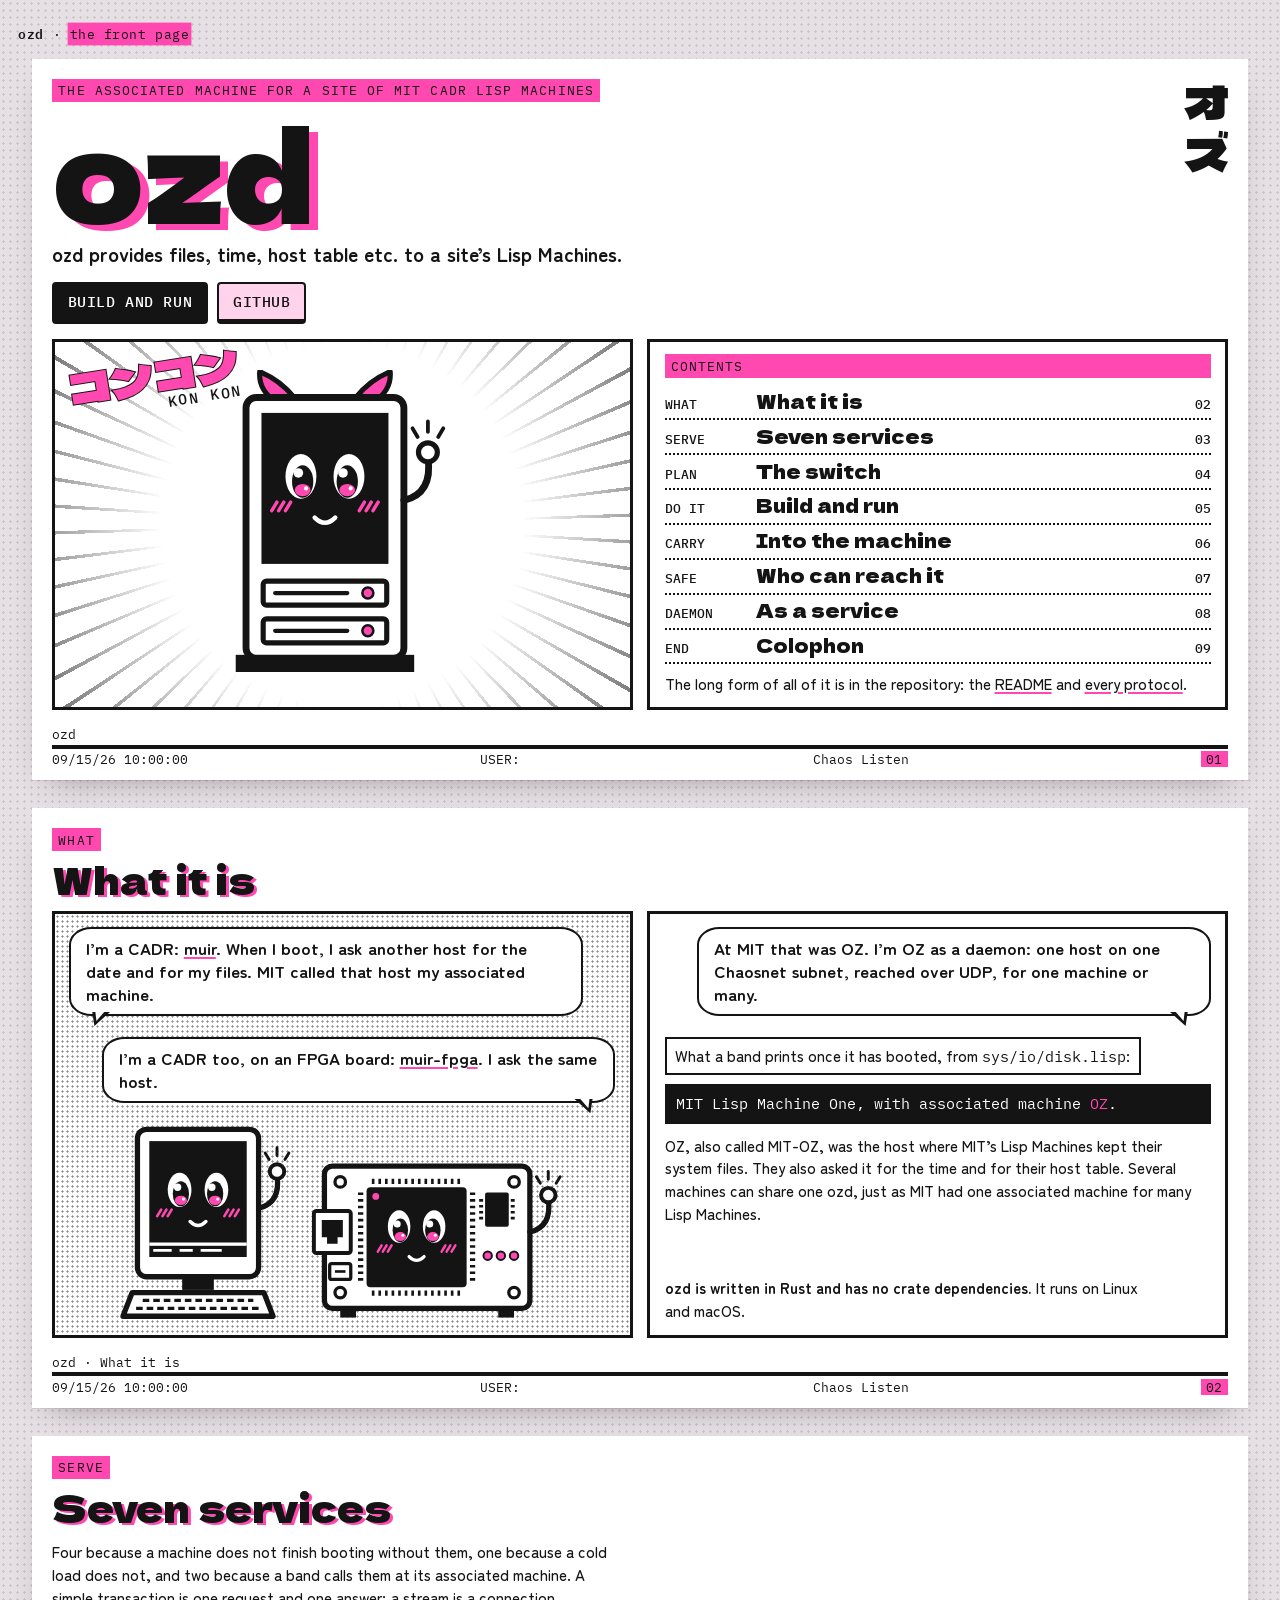
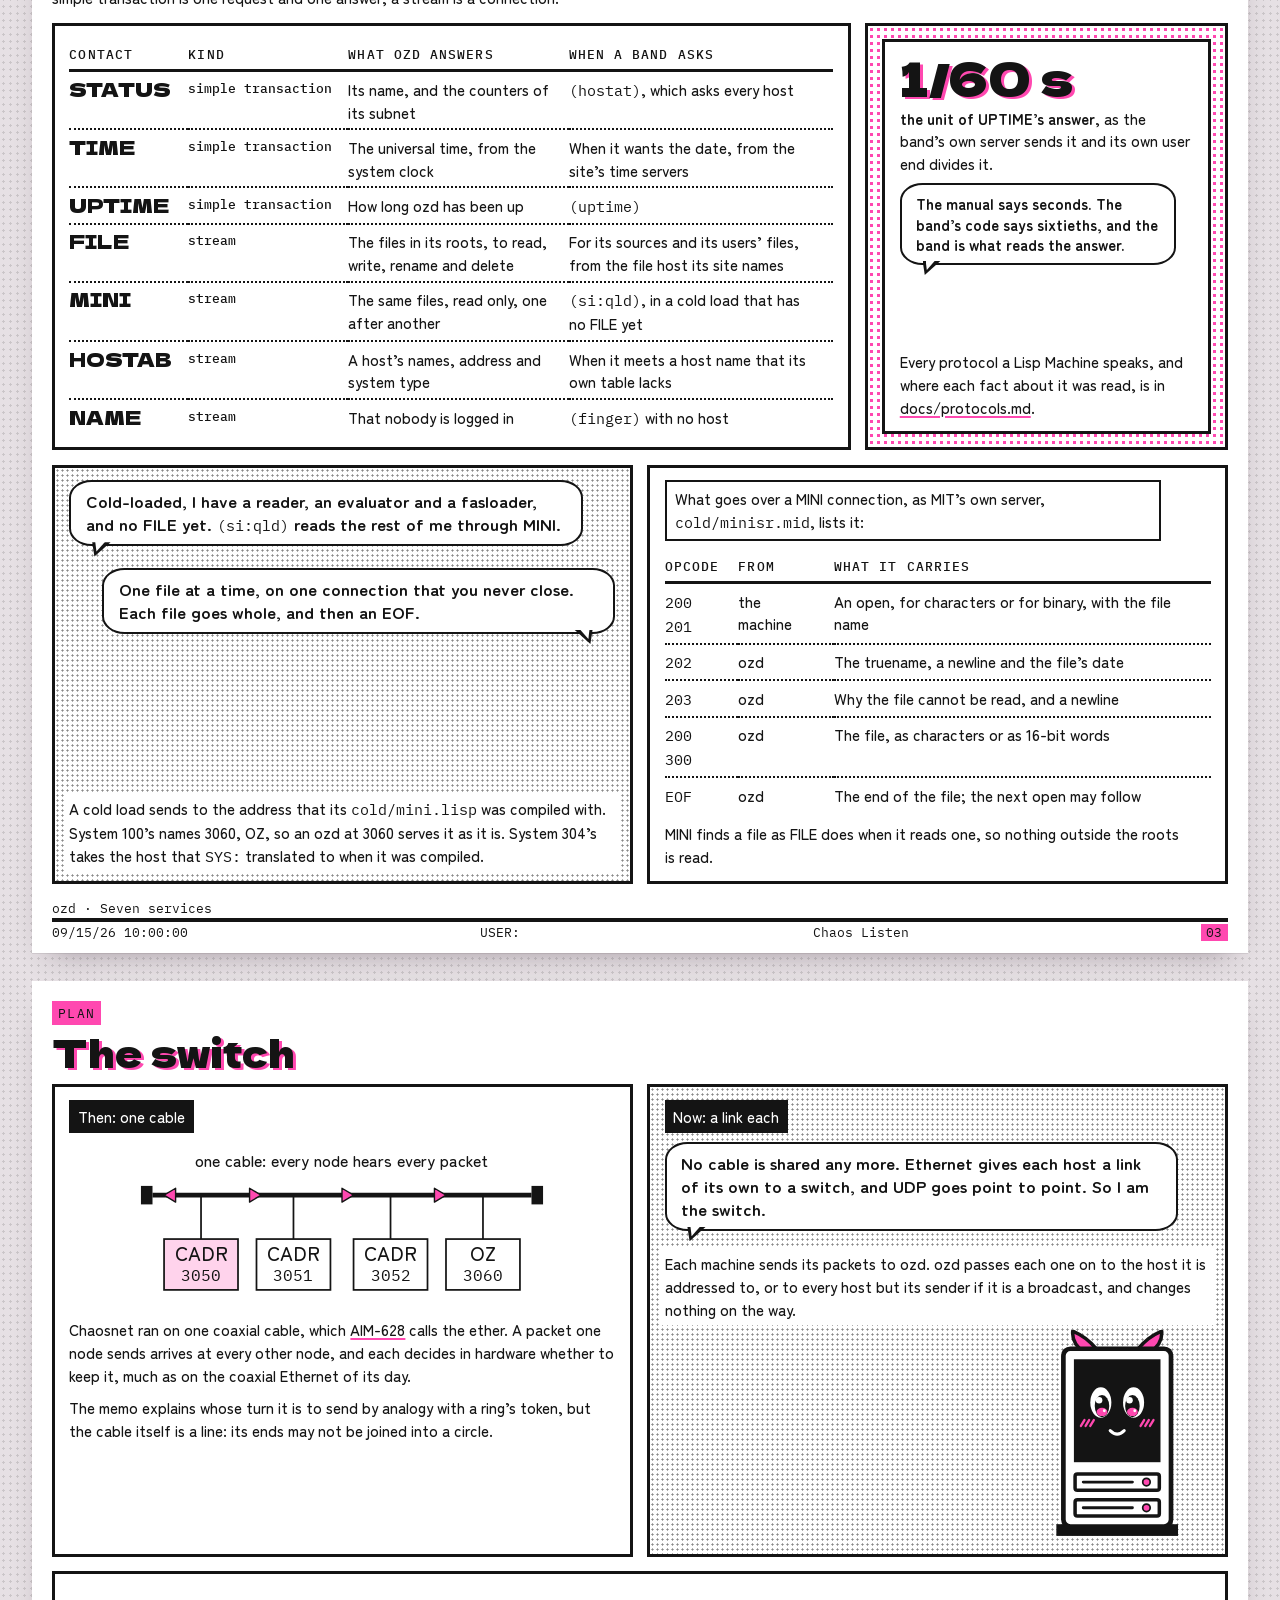
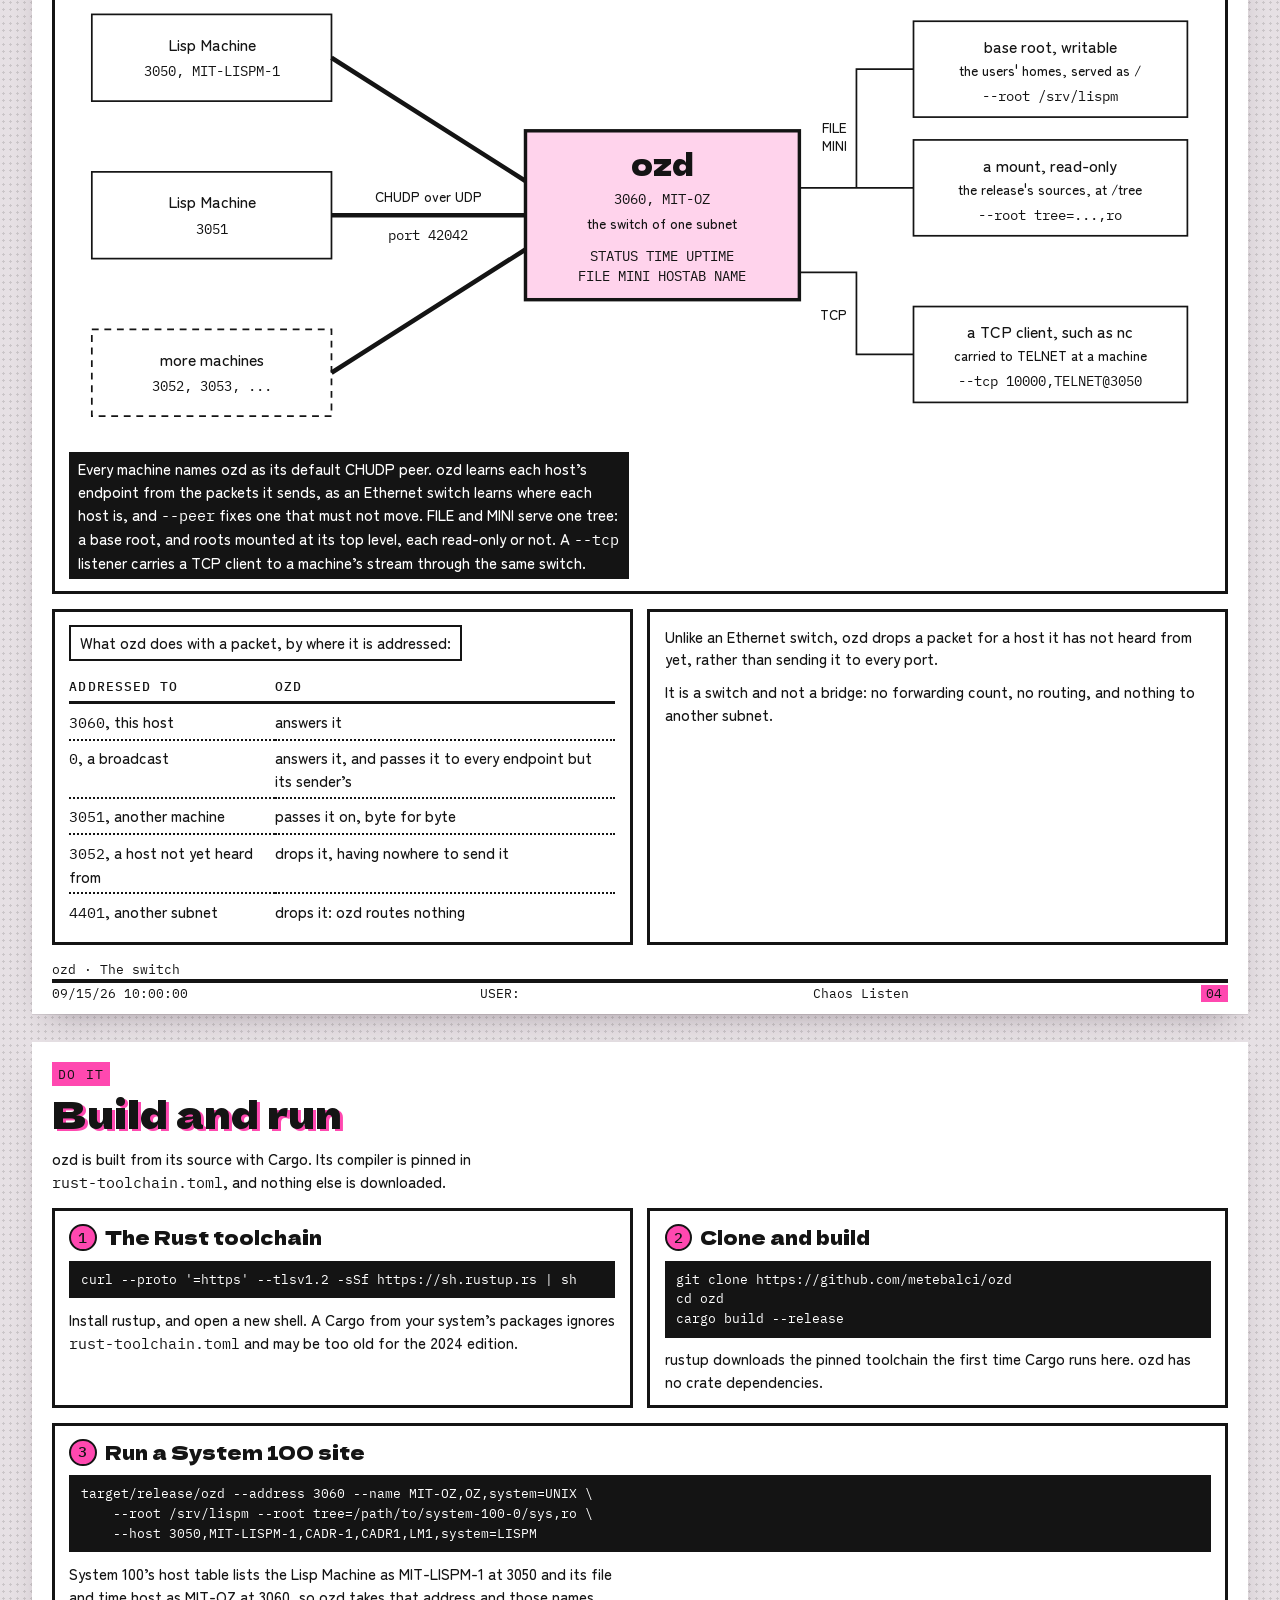
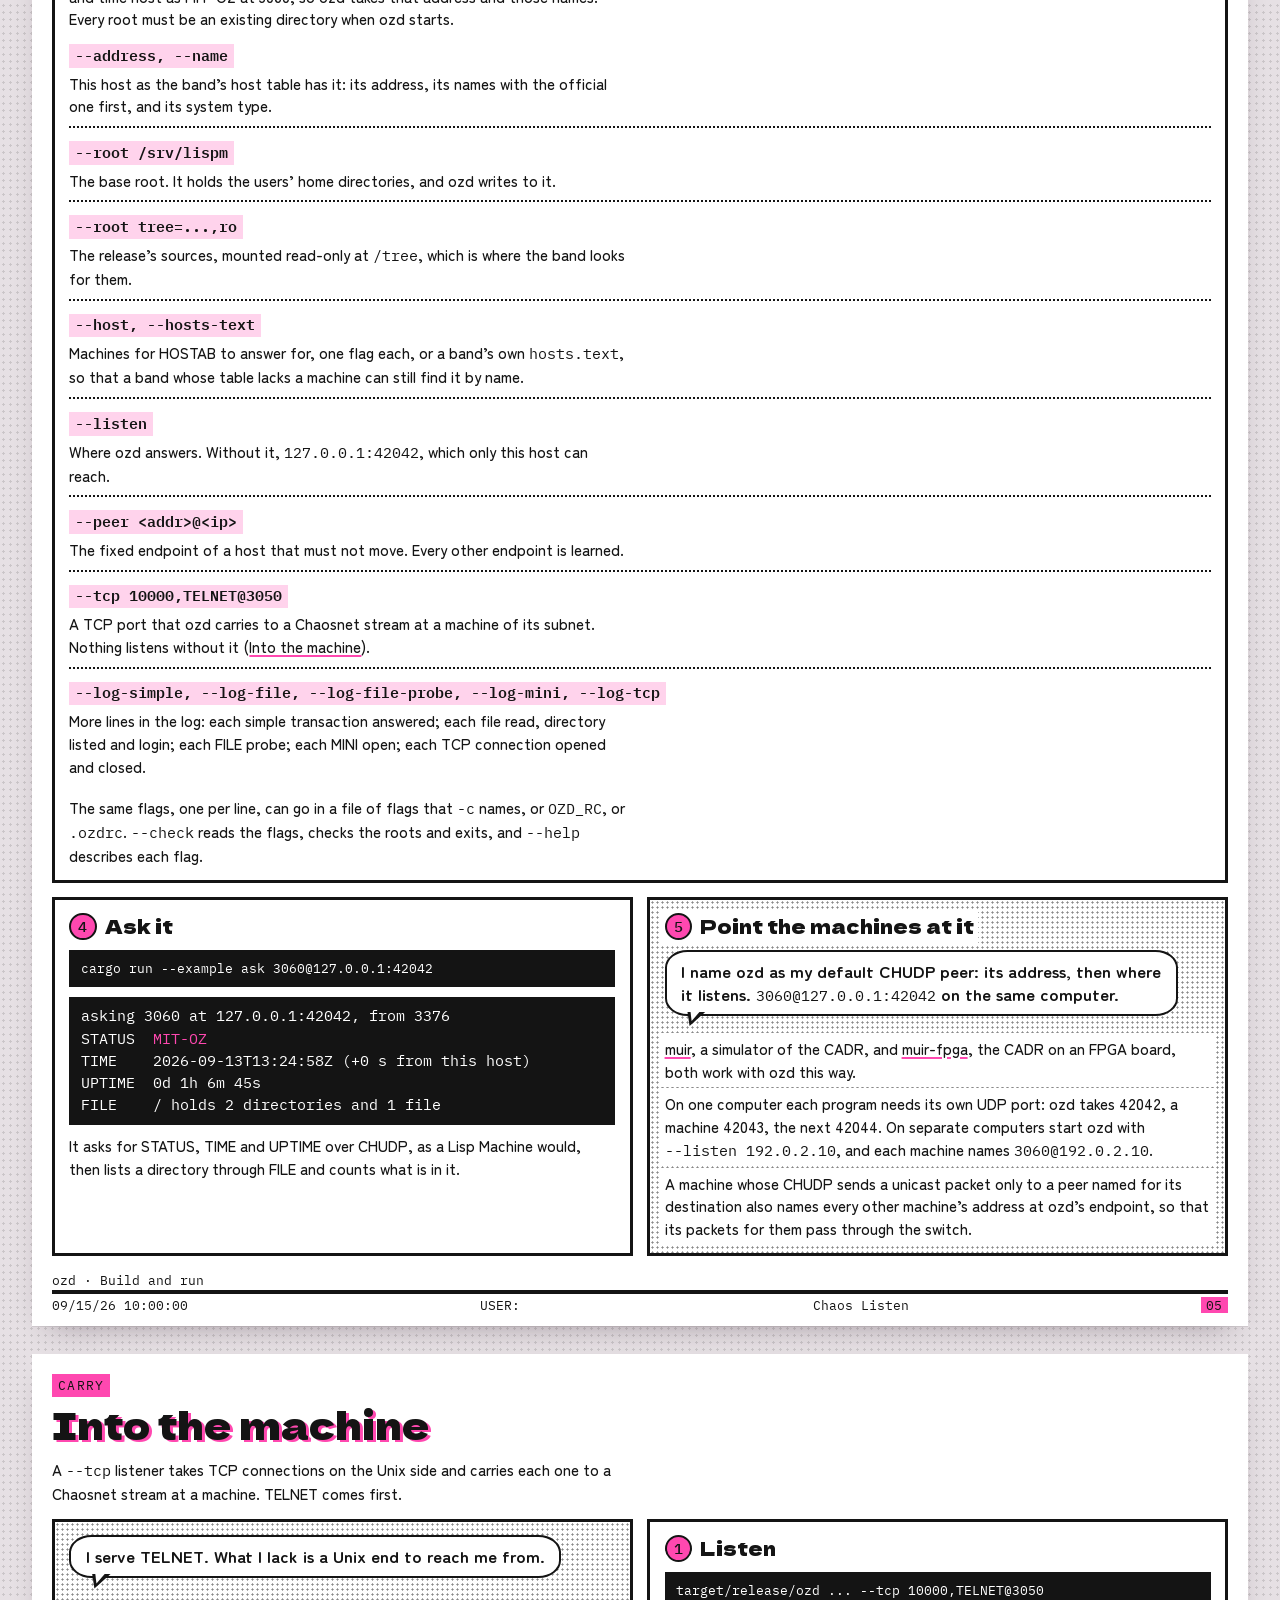
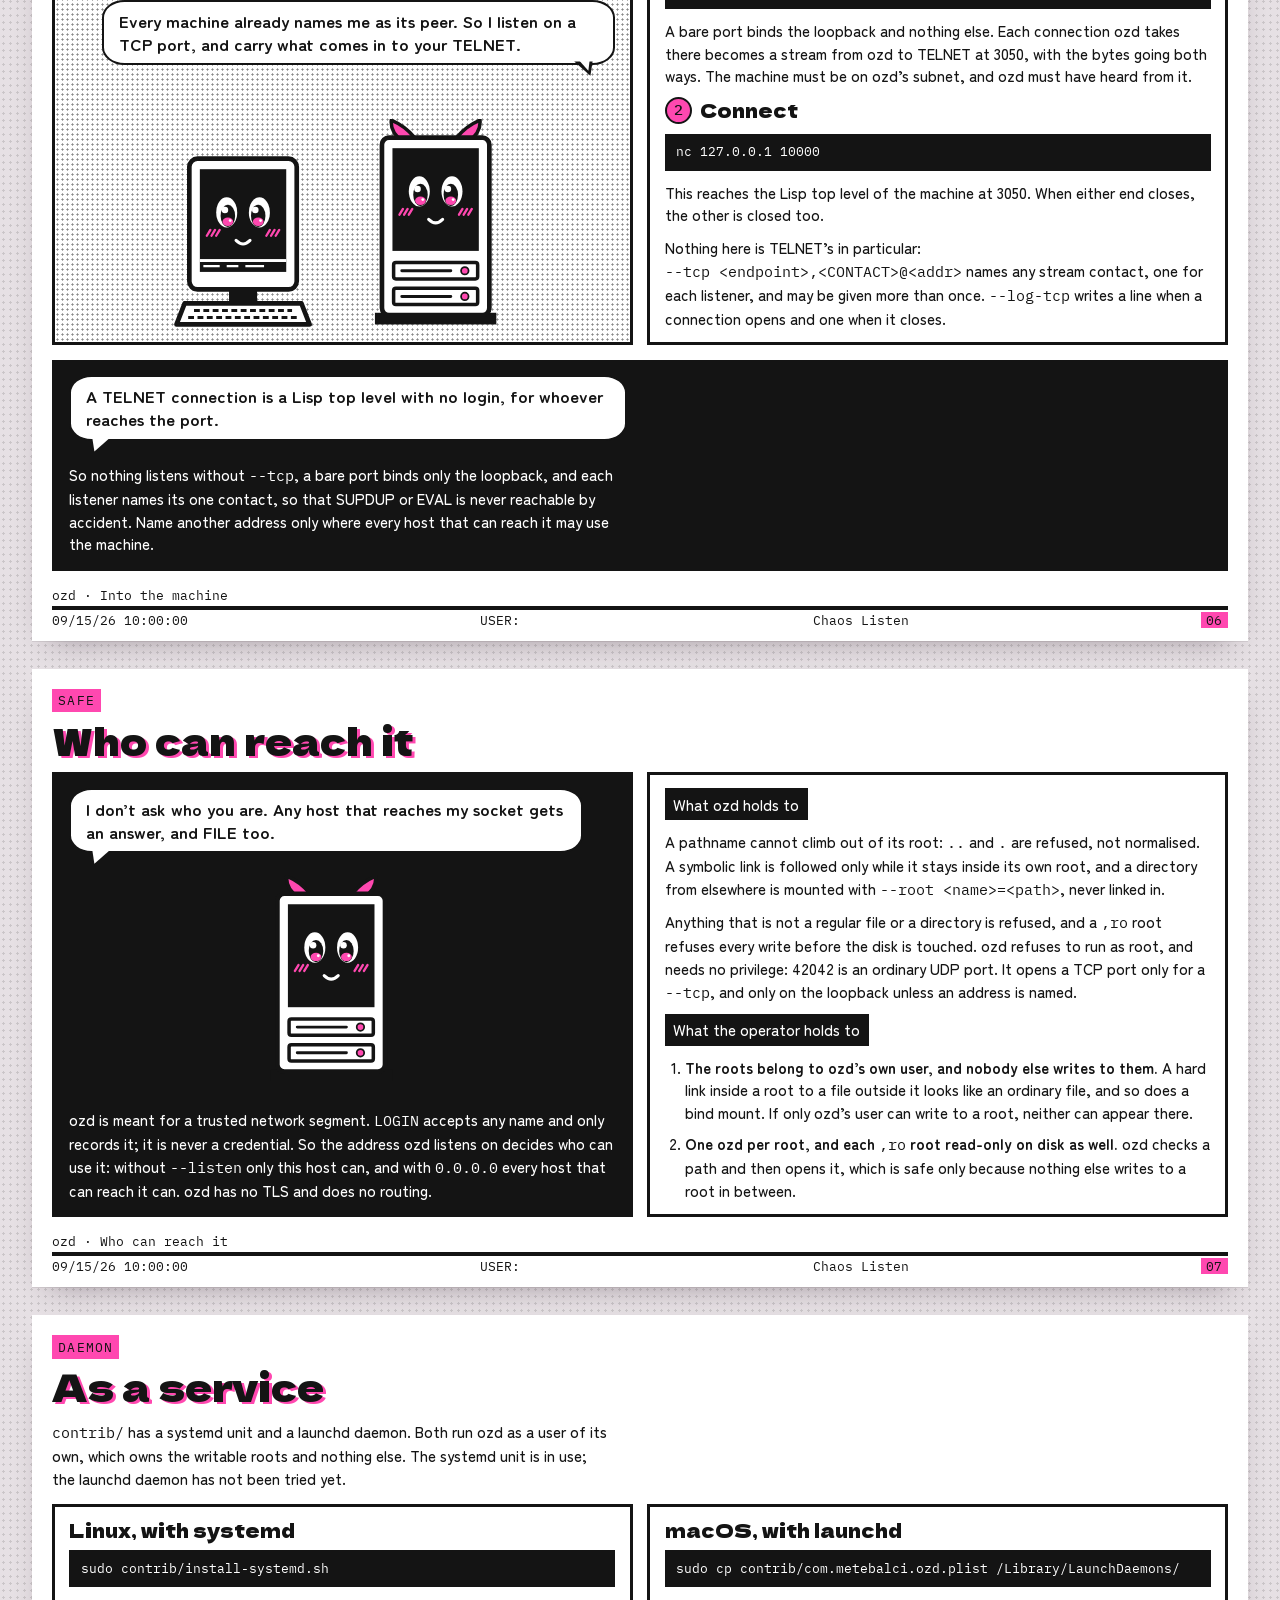
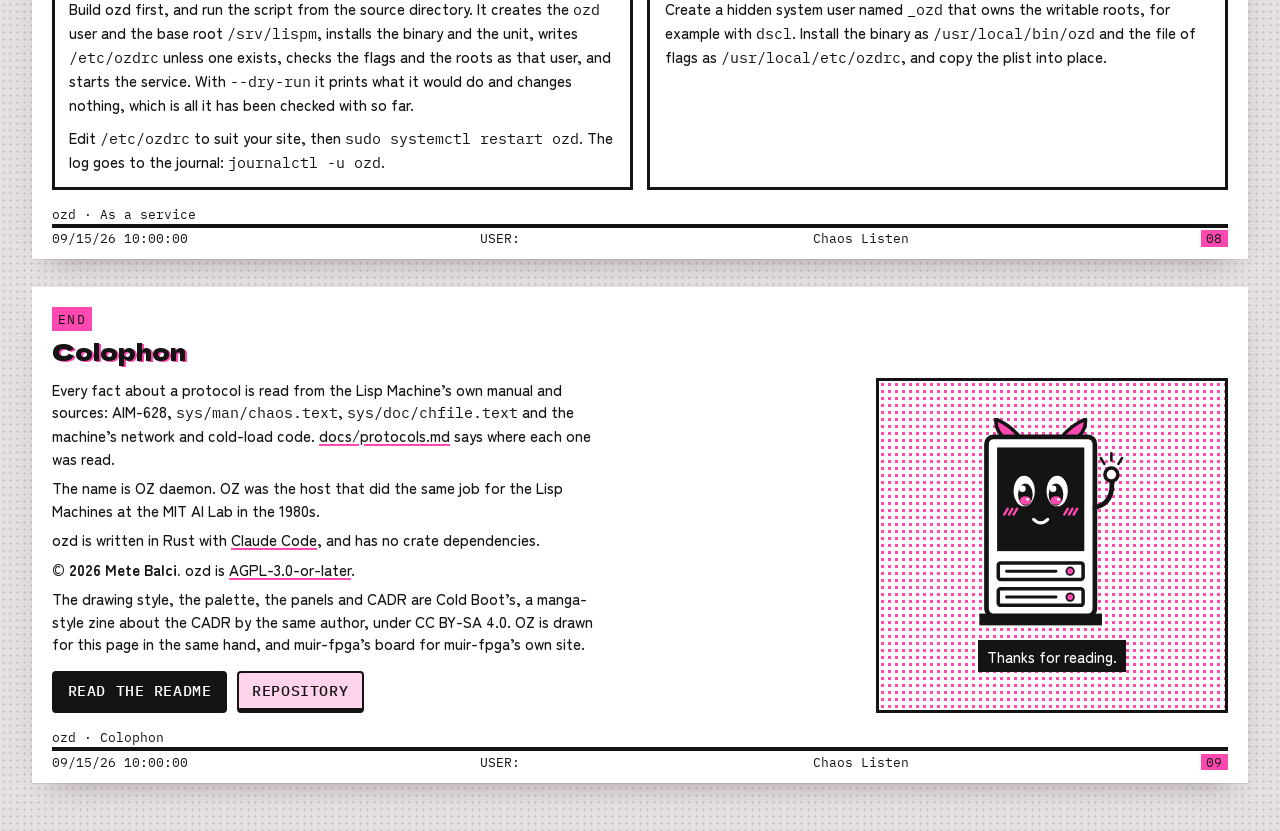
==== pages/index.html @ 04069c21 "The top line marks the front page as the page being shown The line above the masthead reads "ozd · t" ====
<!doctype html>
<html lang="en">
<head>
<meta charset="utf-8">
<meta name="viewport" content="width=device-width, initial-scale=1">
<title>ozd &mdash; the associated machine for a site of MIT CADR Lisp Machines</title>
<meta name="description" content="ozd is the host a site's Lisp Machines ask for their files, the time and their host table. It serves STATUS, TIME, UPTIME, FILE, MINI, HOSTAB and NAME over CHUDP, passes packets between the machines of its subnet, and carries a TCP connection to a machine's TELNET. Written in Rust, with no dependencies.">
<link rel="stylesheet" href="style.css">
</head>
<body>

<!-- The characters, drawn once and placed with <use>. CADR's body, its face
     and its waving arm are Cold Boot's own parts. OZ is drawn for this page
     in the same hand: a cabinet with CADR's face, two drive bays with
     their lights, and a daemon's horns. -->
<svg width="0" height="0" style="position:absolute" aria-hidden="true">
  <defs>
    <g id="cadr-body">
      <rect x="48" y="112" width="24" height="14" fill="#141414"/>
      <rect x="14" y="4" width="92" height="112" rx="7" fill="#fff" stroke="#141414" stroke-width="4"/>
      <rect x="23" y="13" width="74" height="88" fill="#141414"/>
      <rect x="23" y="90" width="74" height="2.5" fill="#fff"/>
      <path d="M26 96h14M46 96h10M62 96h16" stroke="#fff" stroke-width="2"/>
      <polygon points="10,128 110,128 117,146 3,146" fill="#fff" stroke="#141414" stroke-width="4" stroke-linejoin="round"/>
      <path d="M18 134h84M13 140h94" stroke="#141414" stroke-width="2.5" stroke-dasharray="5 3"/>
    </g>

    <g id="face-happy">
      <ellipse cx="46" cy="50" rx="9" ry="13" fill="#fff"/>
      <ellipse cx="74" cy="50" rx="9" ry="13" fill="#fff"/>
      <ellipse cx="47" cy="53" rx="6.2" ry="9.5" fill="#141414"/>
      <ellipse cx="73" cy="53" rx="6.2" ry="9.5" fill="#141414"/>
      <ellipse cx="47" cy="58" rx="4.6" ry="3.6" fill="#ff48b0"/>
      <ellipse cx="73" cy="58" rx="4.6" ry="3.6" fill="#ff48b0"/>
      <circle cx="44.5" cy="48" r="2.8" fill="#fff"/>
      <circle cx="70.5" cy="48" r="2.8" fill="#fff"/>
      <circle cx="49" cy="57" r="1.2" fill="#fff"/>
      <circle cx="75" cy="57" r="1.2" fill="#fff"/>
      <path d="M54 74q6 6 12 0" fill="none" stroke="#fff" stroke-width="2.6" stroke-linecap="round"/>
      <path d="M29 70l3-5M33 70l3-5M37 70l3-5M80 70l3-5M84 70l3-5M88 70l3-5" stroke="#ff48b0" stroke-width="2" stroke-linecap="round"/>
    </g>

    <g id="arm-wave">
      <path d="M106 64q17-4 14-25" fill="none" stroke="#141414" stroke-width="4" stroke-linecap="round"/>
      <circle cx="120" cy="36" r="5.5" fill="#fff" stroke="#141414" stroke-width="3"/>
      <path d="M111 22l3 5M120 18v6M129 22l-3 5" stroke="#141414" stroke-width="2.2" stroke-linecap="round"/>
    </g>

    <!-- OZ stands 12 units lower than CADR, to leave room for its horns, so
         the shared parts are placed with the same offset. -->
    <g id="oz">
      <path d="M32 19Q21 12 22 1Q34 6 42 16Z" fill="#ff48b0" stroke="#141414" stroke-width="3" stroke-linejoin="round"/>
      <path d="M88 19Q99 12 98 1Q86 6 78 16Z" fill="#ff48b0" stroke="#141414" stroke-width="3" stroke-linejoin="round"/>
      <rect x="8" y="166" width="104" height="10" fill="#141414"/>
      <rect x="14" y="16" width="92" height="152" rx="6" fill="#fff" stroke="#141414" stroke-width="4"/>
      <rect x="23" y="25" width="74" height="88" fill="#141414"/>
      <rect x="24" y="123" width="72" height="14" rx="2" fill="#fff" stroke="#141414" stroke-width="3"/>
      <rect x="24" y="145" width="72" height="14" rx="2" fill="#fff" stroke="#141414" stroke-width="3"/>
      <path d="M31 130h42M31 152h42" stroke="#141414" stroke-width="2.5" stroke-linecap="round"/>
      <circle cx="85" cy="130" r="3.2" fill="#ff48b0" stroke="#141414" stroke-width="1.5"/>
      <circle cx="85" cy="152" r="3.2" fill="#ff48b0" stroke="#141414" stroke-width="1.5"/>
      <use href="#face-happy" y="12"/>
    </g>
    <g id="oz-wave"><use href="#oz"/><use href="#arm-wave" y="12"/></g>

    <!-- muir-fpga: the CADR on an FPGA board, drawn in the same hand for
         muir-fpga's own site. The chip wears CADR's face; the DDR3 beside it, the
         Ethernet jack and the microSD slot are the parts muir-fpga's README
         names on its Arty Z7-20, and the mounting holes and the lights are any
         development board's. -->
    <g id="fpga-board">
      <rect x="20" y="116" width="12" height="9" fill="#141414"/>
      <rect x="140" y="116" width="12" height="9" fill="#141414"/>
      <rect x="8" y="10" width="156" height="108" rx="6" fill="#fff" stroke="#141414" stroke-width="4"/>
      <circle cx="20" cy="22" r="4" fill="#fff" stroke="#141414" stroke-width="2.5"/>
      <circle cx="152" cy="22" r="4" fill="#fff" stroke="#141414" stroke-width="2.5"/>
      <circle cx="20" cy="106" r="4" fill="#fff" stroke="#141414" stroke-width="2.5"/>
      <circle cx="152" cy="106" r="4" fill="#fff" stroke="#141414" stroke-width="2.5"/>
      <path d="M44 21.5h68M44 106.5h68M35.5 30v68M120.5 30v68" stroke="#141414" stroke-width="4" stroke-dasharray="2 3"/>
      <rect x="40" y="26" width="76" height="76" rx="3" fill="#141414"/>
      <circle cx="47" cy="33" r="2.6" fill="#ff48b0"/>
      <use href="#face-happy" transform="translate(21 8.4) scale(0.95)"/>
      <rect x="130" y="30" width="18" height="26" rx="1.5" fill="#141414"/>
      <path d="M127 35v16M151 35v16" stroke="#141414" stroke-width="3" stroke-dasharray="2 2.5"/>
      <rect x="0" y="44" width="28" height="32" rx="2" fill="#fff" stroke="#141414" stroke-width="3"/>
      <path d="M6 51h16v13h-4v5h-8v-5h-4z" fill="#141414"/>
      <rect x="12" y="84" width="16" height="12" rx="1.5" fill="#fff" stroke="#141414" stroke-width="2.5"/>
      <path d="M16 90h8" stroke="#141414" stroke-width="2"/>
      <circle cx="132" cy="78" r="3.2" fill="#ff48b0" stroke="#141414" stroke-width="1.5"/>
      <circle cx="142" cy="78" r="3.2" fill="#ff48b0" stroke="#141414" stroke-width="1.5"/>
      <circle cx="152" cy="78" r="3.2" fill="#ff48b0" stroke="#141414" stroke-width="1.5"/>
    </g>
    <g id="fpga-wave"><use href="#fpga-board"/><use href="#arm-wave" x="58" y="-4"/></g>
  </defs>
</svg>

<p class="desk-note"><b>ozd</b> &middot; <span aria-current="page">the front page</span></p>

<div class="page">

  <section aria-label="ozd">
    <div class="masthead">
      <div class="masthead-text">
        <span class="eyebrow">The associated machine for a site of MIT CADR Lisp Machines</span>
        <h1 class="title t-xl">ozd</h1>
        <p class="lede">ozd provides files, time, host table etc. to a site&rsquo;s Lisp Machines.</p>
        <div class="actions">
          <a class="key" href="#run">Build and run</a>
          <a class="key lm" href="https://github.com/metebalci/ozd">GitHub</a>
        </div>
      </div>
      <span class="vertical" lang="ja" aria-hidden="true">オズ</span>
    </div>

    <div class="panels two">
      <div class="panel focus center" style="min-height: 19rem;">
        <div class="sfx" style="position:absolute; top:0.8rem; left:0.8rem; z-index:2;" aria-hidden="true">コンコン<small>KON KON</small></div>
        <svg class="chara" viewBox="0 0 140 180" style="width:44%;" role="img" aria-label="OZ, a cabinet with horns, waving at whoever knocked">
          <use href="#oz-wave"/>
        </svg>
      </div>

      <nav class="panel contents" aria-label="Contents">
        <span class="eyebrow">Contents</span>
        <ol class="toc">
          <li><a href="#what"><span class="tag">WHAT</span><span class="nm">What it is</span><span class="no">02</span></a></li>
          <li><a href="#services"><span class="tag">SERVE</span><span class="nm">Seven services</span><span class="no">03</span></a></li>
          <li><a href="#switch"><span class="tag">PLAN</span><span class="nm">The switch</span><span class="no">04</span></a></li>
          <li><a href="#run"><span class="tag">DO IT</span><span class="nm">Build and run</span><span class="no">05</span></a></li>
          <li><a href="#tcp"><span class="tag">CARRY</span><span class="nm">Into the machine</span><span class="no">06</span></a></li>
          <li><a href="#security"><span class="tag">SAFE</span><span class="nm">Who can reach it</span><span class="no">07</span></a></li>
          <li><a href="#service"><span class="tag">DAEMON</span><span class="nm">As a service</span><span class="no">08</span></a></li>
          <li><a href="#colophon"><span class="tag">END</span><span class="nm">Colophon</span><span class="no">09</span></a></li>
        </ol>
        <p class="small push">The long form of all of it is in the repository: the <a href="https://github.com/metebalci/ozd#readme">README</a> and <a href="https://github.com/metebalci/ozd/blob/main/docs/protocols.md">every protocol</a>.</p>
      </nav>
    </div>

    <footer class="wholine">
      <div class="label">ozd</div>
      <div class="bar"><span>09/15/26 10:00:00</span><span>USER:</span><span>Chaos Listen</span><span>01</span></div>
    </footer>
  </section>

  <!-- ------------------------------------------------------ what it is -->
  <section id="what" aria-label="What it is">
    <div class="panel bare">
      <span class="eyebrow">What</span>
      <h2 class="title t-l">What it is</h2>
    </div>

    <div class="panels two">
      <div class="panel tone">
        <p class="say">I&rsquo;m a CADR: <a href="https://github.com/metebalci/muir">muir</a>. When I boot, I ask another host for the date and for my files. MIT called that host my associated machine.</p>
        <p class="say r">I&rsquo;m a CADR too, on an FPGA board: <a href="https://github.com/metebalci/muir-fpga">muir-fpga</a>. I ask the same host.</p>
        <svg class="chara" viewBox="0 0 340 150" style="width:82%; align-self:center; margin-top:auto;" role="img" aria-label="CADR, and muir-fpga's board, both waving">
          <use href="#cadr-body"/><use href="#face-happy"/><use href="#arm-wave"/>
          <use href="#fpga-wave" x="148" y="22"/>
        </svg>
      </div>

      <div class="panel">
        <p class="say r">At MIT that was OZ. I&rsquo;m OZ as a daemon: one host on one Chaosnet subnet, reached over UDP, for one machine or many.</p>
        <p class="cap light">What a band prints once it has booted, from <code>sys/io/disk.lisp</code>:</p>
<pre class="term">MIT Lisp Machine One, with associated machine <b>OZ</b>.</pre>
        <p class="small">OZ, also called MIT-OZ, was the host where MIT&rsquo;s Lisp Machines kept their system files. They also asked it for the time and for their host table. Several machines can share one ozd, just as MIT had one associated machine for many Lisp Machines.</p>
        <p class="small push"><b>ozd is written in Rust and has no crate dependencies.</b> It runs on Linux and macOS.</p>
      </div>
    </div>

    <footer class="wholine">
      <div class="label">ozd &middot; What it is</div>
      <div class="bar"><span>09/15/26 10:00:00</span><span>USER:</span><span>Chaos Listen</span><span>02</span></div>
    </footer>
  </section>

  <!-- ------------------------------------------------- seven services -->
  <section id="services" aria-label="Seven services">
    <div class="panel bare">
      <span class="eyebrow">Serve</span>
      <h2 class="title t-l">Seven services</h2>
      <p class="small" style="margin-top:0.4rem;">Four because a machine does not finish booting without them, one because a cold load does not, and two because a band calls them at its associated machine. A simple transaction is one request and one answer; a stream is a connection.</p>
    </div>

    <div class="panels two serve-split">
      <div class="panel">
        <div class="tablewrap">
          <table>
            <thead>
              <tr><th scope="col">Contact</th><th scope="col">Kind</th><th scope="col">What ozd answers</th><th scope="col">When a band asks</th></tr>
            </thead>
            <tbody>
              <tr><td class="contact">STATUS</td><td class="kind">simple transaction</td><td>Its name, and the counters of its subnet</td><td><code>(hostat)</code>, which asks every host</td></tr>
              <tr><td class="contact">TIME</td><td class="kind">simple transaction</td><td>The universal time, from the system clock</td><td>When it wants the date, from the site&rsquo;s time servers</td></tr>
              <tr><td class="contact">UPTIME</td><td class="kind">simple transaction</td><td>How long ozd has been up</td><td><code>(uptime)</code></td></tr>
              <tr><td class="contact">FILE</td><td class="kind">stream</td><td>The files in its roots, to read, write, rename and delete</td><td>For its sources and its users&rsquo; files, from the file host its site names</td></tr>
              <tr><td class="contact">MINI</td><td class="kind">stream</td><td>The same files, read only, one after another</td><td><code>(si:qld)</code>, in a cold load that has no FILE yet</td></tr>
              <tr><td class="contact">HOSTAB</td><td class="kind">stream</td><td>A host&rsquo;s names, address and system type</td><td>When it meets a host name that its own table lacks</td></tr>
              <tr><td class="contact">NAME</td><td class="kind">stream</td><td>That nobody is logged in</td><td><code>(finger)</code> with no host</td></tr>
            </tbody>
          </table>
        </div>
      </div>

      <div class="panel tone-pink">
        <div class="panel" style="gap:0.5rem; flex:1;">
          <p class="big-number">1/60&nbsp;s</p>
          <p class="small"><b>the unit of UPTIME&rsquo;s answer</b>, as the band&rsquo;s own server sends it and its own user end divides it.</p>
          <p class="say quiet">The manual says seconds. The band&rsquo;s code says sixtieths, and the band is what reads the answer.</p>
          <p class="small push">Every protocol a Lisp Machine speaks, and where each fact about it was read, is in <a href="https://github.com/metebalci/ozd/blob/main/docs/protocols.md">docs/protocols.md</a>.</p>
        </div>
      </div>
    </div>

    <div class="panels two">
      <div class="panel tone">
        <p class="say">Cold-loaded, I have a reader, an evaluator and a fasloader, and no FILE yet. <code>(si:qld)</code> reads the rest of me through MINI.</p>
        <p class="say r">One file at a time, on one connection that you never close. Each file goes whole, and then an EOF.</p>
        <p class="small push">A cold load sends to the address that its <code>cold/mini.lisp</code> was compiled with. System 100&rsquo;s names 3060, OZ, so an ozd at 3060 serves it as it is. System 304&rsquo;s takes the host that <code>SYS:</code> translated to when it was compiled.</p>
      </div>

      <div class="panel">
        <p class="cap light">What goes over a MINI connection, as MIT&rsquo;s own server, <code>cold/minisr.mid</code>, lists it:</p>
        <div class="tablewrap">
          <table style="min-width:18rem;">
            <thead>
              <tr><th scope="col">Opcode</th><th scope="col">From</th><th scope="col">What it carries</th></tr>
            </thead>
            <tbody>
              <tr><td><code>200</code> <code>201</code></td><td>the machine</td><td>An open, for characters or for binary, with the file name</td></tr>
              <tr><td><code>202</code></td><td>ozd</td><td>The truename, a newline and the file&rsquo;s date</td></tr>
              <tr><td><code>203</code></td><td>ozd</td><td>Why the file cannot be read, and a newline</td></tr>
              <tr><td><code>200</code> <code>300</code></td><td>ozd</td><td>The file, as characters or as 16-bit words</td></tr>
              <tr><td><code>EOF</code></td><td>ozd</td><td>The end of the file; the next open may follow</td></tr>
            </tbody>
          </table>
        </div>
        <p class="small push">MINI finds a file as FILE does when it reads one, so nothing outside the roots is read.</p>
      </div>
    </div>

    <footer class="wholine">
      <div class="label">ozd &middot; Seven services</div>
      <div class="bar"><span>09/15/26 10:00:00</span><span>USER:</span><span>Chaos Listen</span><span>03</span></div>
    </footer>
  </section>

  <!-- ---------------------------------------------------------- the switch -->
  <section id="switch" aria-label="The switch">
    <div class="panel bare">
      <span class="eyebrow">Plan</span>
      <h2 class="title t-l">The switch</h2>
    </div>

    <div class="panels two">
      <div class="panel">
        <p class="cap">Then: one cable</p>
        <svg class="sketch" viewBox="0 0 360 144" role="img" aria-label="One coaxial cable, terminated at both ends, with four nodes tapped onto it: CADRs at 3050, 3051 and 3052, and OZ at 3060. A packet sent by 3050 travels both ways along the cable, past every other node.">
          <text class="d-s" x="180" y="22" text-anchor="middle">one cable: every node hears every packet</text>
          <rect x="6" y="38" width="10" height="16" fill="currentColor"/>
          <rect x="344" y="38" width="10" height="16" fill="currentColor"/>
          <path class="d-wire" d="M16,46 L344,46"/>
          <path class="d-line" d="M58,46 V84 M138,46 V84 M222,46 V84 M302,46 V84"/>
          <rect class="d-lit" x="26" y="84" width="64" height="44"/>
          <text class="d-t" x="58" y="103" text-anchor="middle">CADR</text>
          <text class="d-n" x="58" y="120" text-anchor="middle">3050</text>
          <rect class="d-box" x="106" y="84" width="64" height="44"/>
          <text class="d-t" x="138" y="103" text-anchor="middle">CADR</text>
          <text class="d-n" x="138" y="120" text-anchor="middle">3051</text>
          <rect class="d-box" x="190" y="84" width="64" height="44"/>
          <text class="d-t" x="222" y="103" text-anchor="middle">CADR</text>
          <text class="d-n" x="222" y="120" text-anchor="middle">3052</text>
          <rect class="d-box" x="270" y="84" width="64" height="44"/>
          <text class="d-t" x="302" y="103" text-anchor="middle">OZ</text>
          <text class="d-n" x="302" y="120" text-anchor="middle">3060</text>
          <path d="M36,40 L26,46 L36,52 Z M100,40 L110,46 L100,52 Z M180,40 L190,46 L180,52 Z M260,40 L270,46 L260,52 Z" fill="#ff48b0" stroke="currentColor" stroke-width="1.2" stroke-linejoin="round"/>
        </svg>
        <p class="small">Chaosnet ran on one coaxial cable, which <a href="https://chaosnet.net/amber.html">AIM-628</a> calls the ether. A packet one node sends arrives at every other node, and each decides in hardware whether to keep it, much as on the coaxial Ethernet of its day.</p>
        <p class="small">The memo explains whose turn it is to send by analogy with a ring&rsquo;s token, but the cable itself is a line: its ends may not be joined into a circle.</p>
      </div>

      <div class="panel tone">
        <p class="cap">Now: a link each</p>
        <p class="say">No cable is shared any more. Ethernet gives each host a link of its own to a switch, and UDP goes point to point. So I am the switch.</p>
        <p class="small">Each machine sends its packets to ozd. ozd passes each one on to the host it is addressed to, or to every host but its sender if it is a broadcast, and changes nothing on the way.</p>
        <svg class="chara" viewBox="0 0 140 180" style="width:30%; align-self:flex-end; margin-top:auto;" role="img" aria-label="OZ">
          <use href="#oz"/>
        </svg>
      </div>
    </div>

    <figure class="panel">
      <div class="scroll">
        <svg viewBox="0 0 1000 396" role="img" aria-label="Three Lisp Machines, at 3050, 3051 and more, each connect over CHUDP on UDP port 42042 to ozd at 3060, the switch of one subnet, which serves STATUS, TIME, UPTIME, FILE, MINI, HOSTAB and NAME. FILE and MINI serve two roots: a writable base root, the users' homes, served as /, and a read-only mount of the release's sources at /tree. A TCP client, such as nc, reaches a --tcp listener and is carried to TELNET at a machine.">
          <rect class="d-box" x="20" y="24" width="210" height="76"/>
          <text class="d-t" x="125" y="56" text-anchor="middle">Lisp Machine</text>
          <text class="d-n" x="125" y="78" text-anchor="middle">3050, MIT-LISPM-1</text>
          <rect class="d-box" x="20" y="162" width="210" height="76"/>
          <text class="d-t" x="125" y="194" text-anchor="middle">Lisp Machine</text>
          <text class="d-n" x="125" y="216" text-anchor="middle">3051</text>
          <rect class="d-dash" x="20" y="300" width="210" height="76"/>
          <text class="d-t" x="125" y="332" text-anchor="middle">more machines</text>
          <text class="d-n" x="125" y="354" text-anchor="middle">3052, 3053, ...</text>

          <path class="d-wire" d="M230,62 L400,170 M230,200 L400,200 M230,338 L400,230"/>
          <text class="d-s" x="315" y="188" text-anchor="middle">CHUDP over UDP</text>
          <text class="d-n" x="315" y="222" text-anchor="middle">port 42042</text>

          <rect class="d-switch" x="400" y="126" width="240" height="148"/>
          <text class="d-big" x="520" y="166" text-anchor="middle">ozd</text>
          <text class="d-n" x="520" y="190" text-anchor="middle">3060, MIT-OZ</text>
          <text class="d-s" x="520" y="212" text-anchor="middle">the switch of one subnet</text>
          <text class="d-n" x="520" y="240" text-anchor="middle">STATUS TIME UPTIME</text>
          <text class="d-n" x="520" y="258" text-anchor="middle">FILE MINI HOSTAB NAME</text>

          <path class="d-line" d="M640,176 L690,176 L690,72 L740,72 M690,176 L740,176"/>
          <text class="d-s" x="682" y="128" text-anchor="end">FILE</text>
          <text class="d-s" x="682" y="144" text-anchor="end">MINI</text>
          <rect class="d-box" x="740" y="30" width="240" height="84"/>
          <text class="d-t" x="860" y="58" text-anchor="middle">base root, writable</text>
          <text class="d-s" x="860" y="78" text-anchor="middle">the users' homes, served as /</text>
          <text class="d-n" x="860" y="100" text-anchor="middle">--root /srv/lispm</text>
          <rect class="d-box" x="740" y="134" width="240" height="84"/>
          <text class="d-t" x="860" y="162" text-anchor="middle">a mount, read-only</text>
          <text class="d-s" x="860" y="182" text-anchor="middle">the release's sources, at /tree</text>
          <text class="d-n" x="860" y="204" text-anchor="middle">--root tree=...,ro</text>

          <path class="d-line" d="M640,250 L690,250 L690,322 L740,322"/>
          <text class="d-s" x="682" y="292" text-anchor="end">TCP</text>
          <rect class="d-box" x="740" y="280" width="240" height="84"/>
          <text class="d-t" x="860" y="308" text-anchor="middle">a TCP client, such as nc</text>
          <text class="d-s" x="860" y="328" text-anchor="middle">carried to TELNET at a machine</text>
          <text class="d-n" x="860" y="350" text-anchor="middle">--tcp 10000,TELNET@3050</text>

        </svg>
      </div>
      <figcaption class="cap long">Every machine names ozd as its default CHUDP peer. ozd learns each host&rsquo;s endpoint from the packets it sends, as an Ethernet switch learns where each host is, and <code>--peer</code> fixes one that must not move. FILE and MINI serve one tree: a base root, and roots mounted at its top level, each read-only or not. A <code>--tcp</code> listener carries a TCP client to a machine&rsquo;s stream through the same switch.</figcaption>
    </figure>

    <div class="panels two">
      <div class="panel">
        <p class="cap light">What ozd does with a packet, by where it is addressed:</p>
        <div class="tablewrap">
          <table style="min-width:24rem;">
            <thead>
              <tr><th scope="col">Addressed to</th><th scope="col">ozd</th></tr>
            </thead>
            <tbody>
              <tr><td><code>3060</code>, this host</td><td>answers it</td></tr>
              <tr><td><code>0</code>, a broadcast</td><td>answers it, and passes it to every endpoint but its sender&rsquo;s</td></tr>
              <tr><td><code>3051</code>, another machine</td><td>passes it on, byte for byte</td></tr>
              <tr><td><code>3052</code>, a host not yet heard from</td><td>drops it, having nowhere to send it</td></tr>
              <tr><td><code>4401</code>, another subnet</td><td>drops it: ozd routes nothing</td></tr>
            </tbody>
          </table>
        </div>
      </div>

      <div class="panel">
        <p class="small">Unlike an Ethernet switch, ozd drops a packet for a host it has not heard from yet, rather than sending it to every port.</p>
        <p class="small">It is a switch and not a bridge: no forwarding count, no routing, and nothing to another subnet.</p>
      </div>
    </div>

    <footer class="wholine">
      <div class="label">ozd &middot; The switch</div>
      <div class="bar"><span>09/15/26 10:00:00</span><span>USER:</span><span>Chaos Listen</span><span>04</span></div>
    </footer>
  </section>

  <!-- ---------------------------------------------------- build and run -->
  <section id="run" aria-label="Build and run">
    <div class="panel bare">
      <span class="eyebrow">Do it</span>
      <h2 class="title t-l">Build and run</h2>
      <p class="small" style="margin-top:0.4rem;">ozd is built from its source with Cargo. Its compiler is pinned in <code>rust-toolchain.toml</code>, and nothing else is downloaded.</p>
    </div>

    <div class="panels two">
      <div class="panel">
        <div class="step-head"><span class="step-num">1</span><h3>The Rust toolchain</h3></div>
<pre class="term cmd">curl --proto '=https' --tlsv1.2 -sSf https://sh.rustup.rs | sh</pre>
        <p class="small">Install rustup, and open a new shell. A Cargo from your system&rsquo;s packages ignores <code>rust-toolchain.toml</code> and may be too old for the 2024 edition.</p>
      </div>

      <div class="panel">
        <div class="step-head"><span class="step-num">2</span><h3>Clone and build</h3></div>
<pre class="term cmd">git clone https://github.com/metebalci/ozd
cd ozd
cargo build --release</pre>
        <p class="small">rustup downloads the pinned toolchain the first time Cargo runs here. ozd has no crate dependencies.</p>
      </div>

      <div class="panel wide">
        <div class="step-head"><span class="step-num">3</span><h3>Run a System 100 site</h3></div>
<pre class="term cmd">target/release/ozd --address 3060 --name MIT-OZ,OZ,system=UNIX \
    --root /srv/lispm --root tree=/path/to/system-100-0/sys,ro \
    --host 3050,MIT-LISPM-1,CADR-1,CADR1,LM1,system=LISPM</pre>
        <p class="small">System 100&rsquo;s host table lists the Lisp Machine as MIT-LISPM-1 at 3050 and its file and time host as MIT-OZ at 3060, so ozd takes that address and those names. Every root must be an existing directory when ozd starts.</p>
        <dl class="flags">
          <div><dt>--address, --name</dt><dd>This host as the band&rsquo;s host table has it: its address, its names with the official one first, and its system type.</dd></div>
          <div><dt>--root /srv/lispm</dt><dd>The base root. It holds the users&rsquo; home directories, and ozd writes to it.</dd></div>
          <div><dt>--root tree=...,ro</dt><dd>The release&rsquo;s sources, mounted read-only at <code>/tree</code>, which is where the band looks for them.</dd></div>
          <div><dt>--host, --hosts-text</dt><dd>Machines for HOSTAB to answer for, one flag each, or a band&rsquo;s own <code>hosts.text</code>, so that a band whose table lacks a machine can still find it by name.</dd></div>
          <div><dt>--listen</dt><dd>Where ozd answers. Without it, <code>127.0.0.1:42042</code>, which only this host can reach.</dd></div>
          <div><dt>--peer &lt;addr&gt;@&lt;ip&gt;</dt><dd>The fixed endpoint of a host that must not move. Every other endpoint is learned.</dd></div>
          <div><dt>--tcp 10000,TELNET@3050</dt><dd>A TCP port that ozd carries to a Chaosnet stream at a machine of its subnet. Nothing listens without it (<a href="#tcp">Into the machine</a>).</dd></div>
          <div><dt>--log-simple, --log-file, --log-file-probe, --log-mini, --log-tcp</dt><dd>More lines in the log: each simple transaction answered; each file read, directory listed and login; each FILE probe; each MINI open; each TCP connection opened and closed.</dd></div>
        </dl>
        <p class="small">The same flags, one per line, can go in a file of flags that <code>-c</code> names, or <code>OZD_RC</code>, or <code>.ozdrc</code>. <code>--check</code> reads the flags, checks the roots and exits, and <code>--help</code> describes each flag.</p>
      </div>

      <div class="panel">
        <div class="step-head"><span class="step-num">4</span><h3>Ask it</h3></div>
<pre class="term cmd">cargo run --example ask 3060@127.0.0.1:42042</pre>
<pre class="term">asking 3060 at 127.0.0.1:42042, from 3376
STATUS  <b>MIT-OZ</b>
TIME    2026-09-13T13:24:58Z (+0 s from this host)
UPTIME  0d 1h 6m 45s
FILE    / holds 2 directories and 1 file</pre>
        <p class="small">It asks for STATUS, TIME and UPTIME over CHUDP, as a Lisp Machine would, then lists a directory through FILE and counts what is in it.</p>
      </div>

      <div class="panel tone">
        <div class="step-head"><span class="step-num">5</span><h3>Point the machines at it</h3></div>
        <p class="say">I name ozd as my default CHUDP peer: its address, then where it listens. <code>3060@127.0.0.1:42042</code> on the same computer.</p>
        <p class="small"><a href="https://github.com/metebalci/muir">muir</a>, a simulator of the CADR, and <a href="https://github.com/metebalci/muir-fpga">muir-fpga</a>, the CADR on an FPGA board, both work with ozd this way.</p>
        <p class="small">On one computer each program needs its own UDP port: ozd takes 42042, a machine 42043, the next 42044. On separate computers start ozd with <code>--listen 192.0.2.10</code>, and each machine names <code>3060@192.0.2.10</code>.</p>
        <p class="small push">A machine whose CHUDP sends a unicast packet only to a peer named for its destination also names every other machine&rsquo;s address at ozd&rsquo;s endpoint, so that its packets for them pass through the switch.</p>
      </div>
    </div>

    <footer class="wholine">
      <div class="label">ozd &middot; Build and run</div>
      <div class="bar"><span>09/15/26 10:00:00</span><span>USER:</span><span>Chaos Listen</span><span>05</span></div>
    </footer>
  </section>

  <!-- ------------------------------------------------- into the machine -->
  <section id="tcp" aria-label="Into the machine">
    <div class="panel bare">
      <span class="eyebrow">Carry</span>
      <h2 class="title t-l">Into the machine</h2>
      <p class="small" style="margin-top:0.4rem;">A <code>--tcp</code> listener takes TCP connections on the Unix side and carries each one to a Chaosnet stream at a machine. TELNET comes first.</p>
    </div>

    <div class="panels two">
      <div class="panel tone">
        <p class="say">I serve TELNET. What I lack is a Unix end to reach me from.</p>
        <p class="say r">Every machine already names me as its peer. So I listen on a TCP port, and carry what comes in to your TELNET.</p>
        <svg class="chara" viewBox="0 0 290 180" style="width:62%; align-self:center; margin-top:auto;" role="img" aria-label="CADR and OZ, side by side">
          <use href="#cadr-body" y="30"/><use href="#face-happy" y="30"/>
          <use href="#oz" x="165"/>
        </svg>
      </div>

      <div class="panel">
        <div class="step-head"><span class="step-num">1</span><h3>Listen</h3></div>
<pre class="term cmd">target/release/ozd ... --tcp 10000,TELNET@3050</pre>
        <p class="small">A bare port binds the loopback and nothing else. Each connection ozd takes there becomes a stream from ozd to TELNET at 3050, with the bytes going both ways. The machine must be on ozd&rsquo;s subnet, and ozd must have heard from it.</p>
        <div class="step-head"><span class="step-num">2</span><h3>Connect</h3></div>
<pre class="term cmd">nc 127.0.0.1 10000</pre>
        <p class="small">This reaches the Lisp top level of the machine at 3050. When either end closes, the other is closed too.</p>
        <p class="small push">Nothing here is TELNET&rsquo;s in particular: <code>--tcp &lt;endpoint&gt;,&lt;CONTACT&gt;@&lt;addr&gt;</code> names any stream contact, one for each listener, and may be given more than once. <code>--log-tcp</code> writes a line when a connection opens and one when it closes.</p>
      </div>

      <div class="panel ink wide">
        <p class="say">A TELNET connection is a Lisp top level with no login, for whoever reaches the port.</p>
        <p class="small">So nothing listens without <code>--tcp</code>, a bare port binds only the loopback, and each listener names its one contact, so that SUPDUP or EVAL is never reachable by accident. Name another address only where every host that can reach it may use the machine.</p>
      </div>
    </div>

    <footer class="wholine">
      <div class="label">ozd &middot; Into the machine</div>
      <div class="bar"><span>09/15/26 10:00:00</span><span>USER:</span><span>Chaos Listen</span><span>06</span></div>
    </footer>
  </section>

  <!-- --------------------------------------------------------- security -->
  <section id="security" aria-label="Who can reach it">
    <div class="panel bare">
      <span class="eyebrow">Safe</span>
      <h2 class="title t-l">Who can reach it</h2>
    </div>

    <div class="panels two">
      <div class="panel ink">
        <p class="say">I don&rsquo;t ask who you are. Any host that reaches my socket gets an answer, and FILE too.</p>
        <svg class="chara" viewBox="0 0 140 180" style="width:30%; align-self:center;" role="img" aria-label="OZ">
          <use href="#oz"/>
        </svg>
        <p class="small push">ozd is meant for a trusted network segment. <code>LOGIN</code> accepts any name and only records it; it is never a credential. So the address ozd listens on decides who can use it: without <code>--listen</code> only this host can, and with <code>0.0.0.0</code> every host that can reach it can. ozd has no TLS and does no routing.</p>
      </div>

      <div class="panel">
        <p class="cap">What ozd holds to</p>
        <p class="small">A pathname cannot climb out of its root: <code>..</code> and <code>.</code> are refused, not normalised. A symbolic link is followed only while it stays inside its own root, and a directory from elsewhere is mounted with <code>--root &lt;name&gt;=&lt;path&gt;</code>, never linked in.</p>
        <p class="small">Anything that is not a regular file or a directory is refused, and a <code>,ro</code> root refuses every write before the disk is touched. ozd refuses to run as root, and needs no privilege: 42042 is an ordinary UDP port. It opens a TCP port only for a <code>--tcp</code>, and only on the loopback unless an address is named.</p>
        <p class="cap">What the operator holds to</p>
        <ol class="rules">
          <li><b>The roots belong to ozd&rsquo;s own user, and nobody else writes to them.</b> A hard link inside a root to a file outside it looks like an ordinary file, and so does a bind mount. If only ozd&rsquo;s user can write to a root, neither can appear there.</li>
          <li><b>One ozd per root, and each <code>,ro</code> root read-only on disk as well.</b> ozd checks a path and then opens it, which is safe only because nothing else writes to a root in between.</li>
        </ol>
      </div>
    </div>

    <footer class="wholine">
      <div class="label">ozd &middot; Who can reach it</div>
      <div class="bar"><span>09/15/26 10:00:00</span><span>USER:</span><span>Chaos Listen</span><span>07</span></div>
    </footer>
  </section>

  <!-- ------------------------------------------------------- as a service -->
  <section id="service" aria-label="As a service">
    <div class="panel bare">
      <span class="eyebrow">Daemon</span>
      <h2 class="title t-l">As a service</h2>
      <p class="small" style="margin-top:0.4rem;"><code>contrib/</code> has a systemd unit and a launchd daemon. Both run ozd as a user of its own, which owns the writable roots and nothing else. The systemd unit is in use; the launchd daemon has not been tried yet.</p>
    </div>

    <div class="panels two">
      <div class="panel">
        <div class="step-head"><h3>Linux, with systemd</h3></div>
<pre class="term cmd">sudo contrib/install-systemd.sh</pre>
        <p class="small">Build ozd first, and run the script from the source directory. It creates the <code>ozd</code> user and the base root <code>/srv/lispm</code>, installs the binary and the unit, writes <code>/etc/ozdrc</code> unless one exists, checks the flags and the roots as that user, and starts the service. With <code>--dry-run</code> it prints what it would do and changes nothing, which is all it has been checked with so far.</p>
        <p class="small push">Edit <code>/etc/ozdrc</code> to suit your site, then <code>sudo systemctl restart ozd</code>. The log goes to the journal: <code>journalctl -u ozd</code>.</p>
      </div>

      <div class="panel">
        <div class="step-head"><h3>macOS, with launchd</h3></div>
<pre class="term cmd">sudo cp contrib/com.metebalci.ozd.plist /Library/LaunchDaemons/</pre>
        <p class="small">Create a hidden system user named <code>_ozd</code> that owns the writable roots, for example with <code>dscl</code>. Install the binary as <code>/usr/local/bin/ozd</code> and the file of flags as <code>/usr/local/etc/ozdrc</code>, and copy the plist into place.</p>
      </div>
    </div>

    <footer class="wholine">
      <div class="label">ozd &middot; As a service</div>
      <div class="bar"><span>09/15/26 10:00:00</span><span>USER:</span><span>Chaos Listen</span><span>08</span></div>
    </footer>
  </section>

  <!-- --------------------------------------------------------- colophon -->
  <section id="colophon" aria-label="Colophon">
    <div class="panel bare">
      <span class="eyebrow">End</span>
      <h2 class="title t-m">Colophon</h2>
    </div>

    <div class="panels two end-split">
      <div class="colophon">
        <p>Every fact about a protocol is read from the Lisp Machine&rsquo;s own manual and sources: AIM-628, <code>sys/man/chaos.text</code>, <code>sys/doc/chfile.text</code> and the machine&rsquo;s network and cold-load code. <a href="https://github.com/metebalci/ozd/blob/main/docs/protocols.md">docs/protocols.md</a> says where each one was read.</p>
        <p>The name is OZ daemon. OZ was the host that did the same job for the Lisp Machines at the MIT AI Lab in the 1980s.</p>
        <p>ozd is written in Rust with <a href="https://claude.com/claude-code">Claude Code</a>, and has no crate dependencies.</p>
        <p><b>&copy; 2026 Mete Balci.</b> ozd is <a href="https://www.gnu.org/licenses/agpl-3.0.html">AGPL-3.0-or-later</a>.</p>
        <p>The drawing style, the palette, the panels and CADR are Cold Boot&rsquo;s, a manga-style zine about the CADR by the same author, under CC BY-SA 4.0. OZ is drawn for this page in the same hand, and muir-fpga&rsquo;s board for muir-fpga&rsquo;s own site.</p>
        <div class="actions" style="margin-top:0.6rem;">
          <a class="key" href="https://github.com/metebalci/ozd#readme">Read the README</a>
          <a class="key lm" href="https://github.com/metebalci/ozd">Repository</a>
        </div>
      </div>

      <div class="panel tone-pink center">
        <svg class="chara" viewBox="0 0 140 180" style="width:52%;" role="img" aria-label="OZ, waving goodbye">
          <use href="#oz-wave"/>
        </svg>
        <p class="cap" style="align-self:center;">Thanks for reading.</p>
      </div>
    </div>

    <footer class="wholine">
      <div class="label">ozd &middot; Colophon</div>
      <div class="bar"><span>09/15/26 10:00:00</span><span>USER:</span><span>Chaos Listen</span><span>09</span></div>
    </footer>
  </section>

</div>

</body>
</html>
---- pages/style.css ----
/* SPDX-FileCopyrightText: 2026 Mete Balci */
/* SPDX-License-Identifier: AGPL-3.0-or-later */

/* ozd --- the site, drawn in Cold Boot's hand.

   Cold Boot is a manga-style zine about the CADR by the same author. This
   page is drawn the same way: riso black and one spot color, fluorescent
   pink, on paper white, laid on a halftone desk. Every section is a plate of
   paper: panels with a 3px ink border, a title in the display face with a
   pink drop shadow --- a second drum printed a little out of register ---
   and the Lisp Machine's own who-line ruled off at the foot.

   No dark mode. Paper and ink is what this is, as the zine is, so the
   stylesheet names one set of colors and the page keeps them in either
   setting: a spot color printed on black is a different object.

   Text sizes are all in rem, taken from the tokens below, and nothing here
   styles `html`. The one exception is the diagram: the `d-*` rules give
   their sizes in the drawing's own viewBox units, which are not page pixels
   and do not scale with the reader's text size, because the picture scales
   with its box instead. */

/* The three families, served from this directory rather than from Google:
   a visitor should not have to ask a third party for a page to be readable.
   Dela Gothic One is the display face, Zen Maru Gothic the voice, IBM Plex
   Mono the machine's own. All are under the SIL Open Font License 1.1, and
   `fonts/README.md` says where each came from and how it was cut down.

   Zen Maru Gothic is carried at 500 and 700 and no lighter: 500 is the
   weight this page calls normal, as the zine does. */
@font-face {
  font-family: 'Dela Gothic One';
  font-style: normal;
  font-weight: 400;
  font-display: swap;
  src: url('fonts/dela-gothic-one.woff2') format('woff2');
}
@font-face {
  font-family: 'Zen Maru Gothic';
  font-style: normal;
  font-weight: 500;
  font-display: swap;
  src: url('fonts/zen-maru-gothic-500.woff2') format('woff2');
}
@font-face {
  font-family: 'Zen Maru Gothic';
  font-style: normal;
  font-weight: 700;
  font-display: swap;
  src: url('fonts/zen-maru-gothic-700.woff2') format('woff2');
}
@font-face {
  font-family: 'IBM Plex Mono';
  font-style: normal;
  font-weight: 400;
  font-display: swap;
  src: url('fonts/ibm-plex-mono-400.woff2') format('woff2');
}
@font-face {
  font-family: 'IBM Plex Mono';
  font-style: normal;
  font-weight: 500;
  font-display: swap;
  src: url('fonts/ibm-plex-mono-500.woff2') format('woff2');
}
@font-face {
  font-family: 'IBM Plex Mono';
  font-style: normal;
  font-weight: 600;
  font-display: swap;
  src: url('fonts/ibm-plex-mono-600.woff2') format('woff2');
}

:root {
  --ink: #141414;
  --paper: #ffffff;
  --spot: #ff48b0;        /* riso Fluorescent Pink */
  --spot-tint: #ffd3ec;
  --tone: rgba(20, 20, 20, 0.5);
  --desk: #e6e0e4;

  --display: "Dela Gothic One", "Noto Sans CJK JP", "Arial Black", sans-serif;
  --voice: "Zen Maru Gothic", "Noto Sans CJK JP", system-ui, sans-serif;
  --mono: "IBM Plex Mono", ui-monospace, "SF Mono", Menlo, monospace;

  /* Every size on the page comes from one of these, so that a step up or
     down is one edit and no rule invents a size of its own. */
  --fs-body: 1.125rem;         /* running text */
  --fs-small: 0.95rem;         /* captions, tables, the aside under a panel */
  --fs-say: 1.06rem;           /* a speech bubble, which is set heavier */
  --fs-lede: 1.24rem;          /* the line under the wordmark */
  --fs-mono: 0.92rem;          /* inline code, the terminal blocks, the keys */
  --fs-mono-small: 0.84rem;    /* eyebrows, the who-line, table headings */
  --fs-cmd: 0.82rem;           /* a command line, which must not fold */
  --fs-t-xl: clamp(4rem, 14vw, 7.8rem);   /* the wordmark */
  --fs-t-l: 2.35rem;           /* a section's title */
  --fs-t-m: 1.5rem;            /* a smaller one */
  --fs-t-s: 1.18rem;           /* a heading inside a section, a contents line */
  --fs-numeral: 2.9rem;        /* a figure printed as a picture of itself */
  --fs-sfx: 2.7rem;            /* a sound effect */

  /* A line of running text stops at 70 characters however wide the page is;
     a bubble or a caption, which is read in a glance, stops sooner. What a
     program printed is not running text and is not held to it. */
  --measure: 70ch;
  --measure-tight: 62ch;

  --line: 3px;
}

*, *::before, *::after { box-sizing: border-box; }

body {
  margin: 0;
  font-family: var(--voice);
  font-size: var(--fs-body);
  font-weight: 500;
  line-height: 1.5;
  color: var(--ink);
  background-color: var(--desk);
  background-image: radial-gradient(rgba(20, 20, 20, 0.13) 1px, transparent 1.4px);
  background-size: 7px 7px;
  padding-block: 1.5rem 3rem;
  padding-inline: 1rem;
  -webkit-text-size-adjust: 100%;
}

p { margin: 0; text-wrap: pretty; }
a { color: inherit; text-decoration-color: var(--spot); text-decoration-thickness: 2px; text-underline-offset: 2px; }
a:focus-visible { outline: 3px solid var(--spot); outline-offset: 3px; }

/* Inline code is one size wherever it sits, not a fraction of its context:
   a relative size compounds against every panel and produces sizes nobody
   chose. */
code { font-family: var(--mono); font-size: var(--fs-mono); font-weight: 400; white-space: nowrap; }

/* ---------------------------------------------------------------- shell */

/* One explicit column, not `auto`: an `auto` column takes the min-content
   width of its widest section, and the diagram is 720px wide whatever the
   screen is. With minmax(0, 1fr) the sections follow the viewport and the
   diagram scrolls inside its own box. */
.page {
  max-width: 76rem;
  margin-inline: auto;
  display: grid;
  grid-template-columns: minmax(0, 1fr);
  gap: 1.75rem;
}

.desk-note {
  font-family: var(--mono);
  font-size: var(--fs-mono-small);
  font-weight: 400;
  letter-spacing: 0.04em;
  padding-inline: 0.15rem;
  margin-bottom: 0.9rem;
}
.desk-note b { font-weight: 600; }
.desk-note a, .desk-note [aria-current="page"] { white-space: nowrap; }
.desk-note [aria-current="page"] {
  background: var(--spot);
  box-shadow: 0 0 0 0.15rem var(--spot);
  color: var(--ink);
}

/* Each section is paper on the halftone desk, with its panels above and the
   machine's own status line ruled off at the foot. */
.page > section {
  min-width: 0;
  display: flex;
  flex-direction: column;
  gap: 0.9rem;
  background: var(--paper);
  padding: 1.25rem 1.25rem 0.8rem;
  box-shadow: 0 1px 0 rgba(0, 0, 0, 0.08), 0 14px 30px -18px rgba(40, 20, 35, 0.45);
}

.panels { display: grid; gap: 0.9rem; }
.two { grid-template-columns: repeat(2, minmax(0, 1fr)); }
.wide { grid-column: 1 / -1; }
/* Uneven splits, as classes rather than inline styles: an inline style would
   outrank the narrow-screen rule below and keep two columns on a phone. */
.serve-split { grid-template-columns: minmax(0, 2.2fr) minmax(0, 1fr); }
.end-split { grid-template-columns: minmax(0, 2.3fr) minmax(0, 1fr); }

/* ---------------------------------------------------------------- panels */

.panel {
  position: relative;
  min-width: 0;
  border: var(--line) solid var(--ink);
  background: var(--paper);
  overflow: hidden;
  padding: 0.8rem 0.9rem;
  display: flex;
  flex-direction: column;
  gap: 0.6rem;
}
.panel.ink { background: var(--ink); color: var(--paper); }
.panel.bare { border: 0; padding: 0; overflow: visible; }
.panel.center { align-items: center; justify-content: center; text-align: center; }

.tone { background-image: radial-gradient(var(--tone) 0.9px, transparent 1.2px); background-size: 5px 5px; }
/* Running text on a halftone reads through the dots. Give it a plate of
   paper to sit on, the width of the line and no more. */
.panel.tone > .small, .panel.tone > .step-head {
  background: var(--paper);
  box-shadow: 0 0 0 0.25rem var(--paper);
}
.panel.tone > .step-head { align-self: flex-start; }
.tone-pink { background-image: radial-gradient(var(--spot) 1.5px, transparent 1.8px); background-size: 7px 7px; }

/* focus lines (manga 集中線) */
.focus::before {
  content: "";
  position: absolute;
  inset: -60%;
  background: repeating-conic-gradient(from 3deg, var(--ink) 0deg 0.7deg, transparent 0.7deg 5.3deg);
  -webkit-mask: radial-gradient(circle, transparent 24%, #000 60%);
  mask: radial-gradient(circle, transparent 24%, #000 60%);
  pointer-events: none;
}
.focus > * { position: relative; }

/* ------------------------------------------------------------- lettering */

.title {
  margin: 0;
  font-family: var(--display);
  font-weight: 400;
  line-height: 0.95;
  text-wrap: balance;
  text-shadow: 0.07em 0.05em 0 var(--spot);   /* second drum, slightly off */
}
.t-xl { font-size: var(--fs-t-xl); letter-spacing: -0.02em; line-height: 0.88; }
.t-l { font-size: var(--fs-t-l); }
.t-m { font-size: var(--fs-t-m); }

.eyebrow {
  font-family: var(--mono);
  font-size: var(--fs-mono-small);
  font-weight: 400;
  letter-spacing: 0.08em;
  text-transform: uppercase;
  align-self: flex-start;
  background: var(--spot);
  color: var(--ink);
  padding: 0.1rem 0.4rem;
}

.cap {
  align-self: flex-start;
  max-width: min(100%, var(--measure-tight));
  background: var(--ink);
  color: var(--paper);
  font-size: var(--fs-small);
  font-weight: 500;
  padding: 0.3rem 0.55rem;
  text-wrap: pretty;
}
.cap.light { background: var(--paper); color: var(--ink); border: 2px solid var(--ink); }
.cap.long { max-width: min(100%, var(--measure)); }
.panel.ink .cap { background: var(--paper); color: var(--ink); }

.say {
  position: relative;
  align-self: flex-start;
  max-width: min(94%, var(--measure-tight));
  background: var(--paper);
  color: var(--ink);
  border: 2px solid var(--ink);
  border-radius: 1.4rem / 1.1rem;
  padding: 0.5rem 0.9rem;
  font-size: var(--fs-say);
  font-weight: 700;
  line-height: 1.35;
  text-wrap: pretty;
  margin-bottom: 0.75rem;
}
.say::before, .say::after {
  content: "";
  position: absolute;
  top: calc(100% - 2px);
  left: 1.3rem;
  width: 1.15rem;
  height: 0.9rem;
  background: var(--ink);
  clip-path: polygon(0 0, 100% 0, 12% 100%);
}
.say::after {
  top: calc(100% - 3px);
  left: calc(1.3rem + 3px);
  width: calc(1.15rem - 8px);
  height: calc(0.9rem - 4px);
  background: var(--paper);
}
.say.r { align-self: flex-end; }
.say.r::before, .say.r::after { left: auto; right: 1.3rem; clip-path: polygon(0 0, 100% 0, 88% 100%); }
.say.r::after { right: calc(1.3rem + 3px); }
/* An aside in the same voice, set at the size of the text around it. */
.say.quiet { font-size: var(--fs-small); }
/* On an ink panel the bubble's tail is drawn in paper, or it vanishes. */
.panel.ink .say::before { background: var(--paper); }

.sfx {
  font-family: var(--display);
  font-size: var(--fs-sfx);
  line-height: 1;
  color: var(--spot);
  -webkit-text-stroke: 2px var(--ink);
  paint-order: stroke fill;
  transform: rotate(-9deg);
  white-space: nowrap;
}
.sfx small {
  display: block;
  font-family: var(--mono);
  font-size: var(--fs-mono);
  color: var(--ink);
  -webkit-text-stroke: 0;
  letter-spacing: 0.12em;
  text-align: right;
}

.vertical {
  writing-mode: vertical-rl;
  font-family: var(--display);
  font-size: var(--fs-t-m);
  letter-spacing: 0.12em;
  line-height: 1;
}
@media (min-width: 52rem) { .vertical { font-size: var(--fs-numeral); } }

.small { font-size: var(--fs-small); max-width: var(--measure); }
.lede { font-size: var(--fs-lede); font-weight: 700; max-width: 40rem; }
.push { margin-top: auto; }

.big-number {
  font-family: var(--display);
  font-size: var(--fs-numeral);
  line-height: 0.95;
  text-shadow: 0.06em 0.05em 0 var(--spot);
  font-variant-numeric: tabular-nums;
}

/* -------------------------------------------------- masthead and the keys */

.masthead {
  display: grid;
  grid-template-columns: minmax(0, 1fr) auto;
  gap: 1.25rem;
  align-items: start;
}
.masthead-text { display: grid; gap: 0.85rem; justify-items: start; }

/* links drawn as Lisp Machine keys */
.actions { display: flex; flex-wrap: wrap; gap: 0.6rem; }
.key {
  display: inline-block;
  font-family: var(--mono);
  font-size: var(--fs-mono);
  font-weight: 500;
  letter-spacing: 0.04em;
  text-transform: uppercase;
  text-decoration: none;
  white-space: nowrap;
  background: var(--ink);
  color: var(--paper);
  border: 2px solid var(--ink);
  border-bottom-width: 5px;
  border-radius: 4px;
  padding: 0.45rem 0.85rem 0.35rem;
}
.key.lm { background: var(--spot-tint); color: var(--ink); }
.key:hover { background: var(--spot); color: var(--ink); }
.key:active { border-bottom-width: 2px; translate: 0 3px; }

/* The contents, with dotted leaders */
.contents { display: grid; gap: 0.45rem; }
.toc { margin: 0; padding: 0; list-style: none; display: grid; }
.toc a {
  display: grid;
  grid-template-columns: 5.2rem minmax(0, 1fr) auto;
  gap: 0.5rem;
  align-items: baseline;
  padding-block: 0.3rem 0.25rem;
  border-bottom: 2px dotted var(--ink);
  text-decoration: none;
}
.toc .tag, .toc .no { font-family: var(--mono); font-size: var(--fs-mono-small); font-variant-numeric: tabular-nums; }
.toc .nm { font-family: var(--display); font-size: var(--fs-t-s); line-height: 1.2; }
.toc a:hover .nm { background: var(--spot-tint); box-shadow: 0 0 0 0.15rem var(--spot-tint); }

/* -------------------------------------------- characters, screens, blocks */

.chara { display: block; width: 100%; height: auto; max-width: 100%; }
figure { margin: 0; display: grid; gap: 0.5rem; }

.term {
  margin: 0;
  background: var(--ink);
  color: var(--paper);
  font-family: var(--mono);
  font-size: var(--fs-mono);
  font-weight: 400;
  line-height: 1.5;
  padding: 0.55rem 0.7rem;
  white-space: pre-wrap;
  overflow-wrap: anywhere;
}
.term b { color: var(--spot); font-weight: 400; }
.term code { font-size: inherit; white-space: inherit; }
.panel.ink .term { border: 2px solid var(--paper); }
/* A command keeps the line breaks it was typed with, and where a line is
   longer than its panel it folds at a space and never inside a flag, a path
   or a URL --- a break mid-token reads as a typo. */
.term.cmd {
  white-space: pre-wrap;
  overflow-wrap: normal;
  overflow-x: auto;
  font-size: var(--fs-cmd);
}

.step-num {
  display: inline-grid;
  place-items: center;
  width: 1.7rem;
  height: 1.7rem;
  border-radius: 50%;
  background: var(--spot);
  border: 2px solid var(--ink);
  font-family: var(--mono);
  font-size: var(--fs-mono);
  flex: none;
}
.step-head { display: flex; align-items: center; gap: 0.5rem; }
.step-head h3 { margin: 0; font-family: var(--display); font-weight: 400; font-size: var(--fs-t-s); line-height: 1.1; }

/* ------------------------------------------------------------ the tables */

/* A mono heading ruled off in ink, dotted rules between the rows, and the
   row under the pointer tinted. */
.tablewrap { overflow-x: auto; }

table { width: 100%; min-width: 34rem; border-collapse: collapse; font-size: var(--fs-small); }
th, td { text-align: left; padding: 0.35rem 1rem 0.3rem 0; vertical-align: top; }
thead th {
  font-family: var(--mono);
  font-size: var(--fs-mono-small);
  letter-spacing: 0.08em;
  text-transform: uppercase;
  font-weight: 500;
  border-bottom: var(--line) solid var(--ink);
}
tbody td { border-bottom: 2px dotted var(--ink); }
tbody tr:last-child td { border-bottom: 0; }
tbody tr:hover td { background: var(--spot-tint); }
/* A contact name is printed as the display face prints a name, and its kind
   as the machine writes it. */
td.contact { font-family: var(--display); font-size: var(--fs-t-s); line-height: 1.2; white-space: nowrap; }
td.kind { font-family: var(--mono); font-size: var(--fs-mono-small); white-space: nowrap; }

/* ------------------------------------------------------------- the diagram */

/* The diagram keeps its own minimum width and scrolls inside its box rather
   than shrinking to illegibility. The sizes below are the drawing's own
   viewBox units, not page pixels: the picture scales with its box. */
.scroll { min-width: 0; overflow-x: auto; padding-bottom: 0.25rem; }
.scroll svg { display: block; width: 100%; min-width: 720px; height: auto; }

.d-box  { fill: none; stroke: currentColor; stroke-width: 1.5; }
.d-switch  { fill: var(--spot-tint); stroke: currentColor; stroke-width: 3; }
.d-lit  { fill: var(--spot-tint); stroke: currentColor; stroke-width: 1.5; }
/* A small drawing inside a panel, which scales with the panel rather than
   scrolling, and stops growing before its lettering does. */
.sketch { display: block; width: 100%; max-width: 26rem; height: auto; align-self: center; }
/* A phone shows the sketch at about 0.9 of its viewBox, so its lettering
   starts larger than the diagram's, which scrolls at full size instead. */
.sketch .d-t { font: 500 17px var(--voice); }
.sketch .d-s { font: 500 14px var(--voice); }
.sketch .d-n { font: 400 14px var(--mono); }
.d-dash { fill: none; stroke: currentColor; stroke-width: 1.5; stroke-dasharray: 6 5; }
.d-line { fill: none; stroke: currentColor; stroke-width: 1.5; }
.d-wire { fill: none; stroke: currentColor; stroke-width: 4; }
.d-t { font: 500 14px var(--voice); fill: currentColor; }
.d-s { font: 500 12px var(--voice); fill: currentColor; }
.d-n { font: 400 12px var(--mono); fill: currentColor; }
.d-big { font: 400 26px var(--display); fill: currentColor; }

/* ---------------------------------------------------------------- lists */

/* The flags: the name over what it does rather than beside it, because the
   longest of them is wider than a column that would leave room to read. */
dl.flags { margin: 0; }
dl.flags > div { padding: 0.55rem 0; border-top: 2px dotted var(--ink); }
dl.flags > div:first-child { border-top: 0; padding-top: 0; }
dl.flags dt {
  font-family: var(--mono);
  font-size: var(--fs-mono);
  font-weight: 600;
  margin-bottom: 0.25rem;
  background: var(--spot-tint);
  display: inline-block;
  padding: 0.05rem 0.35rem;
}
dl.flags dd { margin: 0; font-size: var(--fs-small); max-width: var(--measure); }

/* A rule the operator keeps, set as a numbered point because there are
   exactly two and the page refers to them as a pair. */
ol.rules { margin: 0; padding-left: 1.3rem; display: grid; gap: 0.5rem; font-size: var(--fs-small); max-width: var(--measure); }
ol.rules b { font-weight: 700; }

/* ---------------------------------------------- colophon and the who-line */

.colophon { display: grid; gap: 0.4rem; font-size: var(--fs-small); max-width: var(--measure); align-content: start; }

.wholine { font-family: var(--mono); font-size: var(--fs-mono-small); font-weight: 400; line-height: 1.2; margin-top: auto; }
.wholine .label { padding-block: 0.1rem 0.15rem; }
.wholine .bar {
  display: flex;
  flex-wrap: wrap;
  justify-content: space-between;
  gap: 0.2rem 0.75rem;
  border-top: 4px solid var(--ink);
  padding-top: 0.15rem;
  font-variant-numeric: tabular-nums;
}
.wholine .bar span:last-child { background: var(--spot); color: var(--ink); padding-inline: 0.35rem; }

/* ------------------------------------------------------------------ narrow */

/* The phone: every panel row becomes one column, panel under panel, and the
   masthead's vertical caption steps out of the way. */
@media screen and (max-width: 46rem) {
  body { padding-inline: 1rem; }
  .page > section { padding: 0.9rem 0.9rem 0.7rem; }
  .panels { grid-template-columns: minmax(0, 1fr); }
  .panel.wide, .panels > .panel { grid-column: auto; }
  .masthead { grid-template-columns: minmax(0, 1fr); }
  .masthead .vertical { display: none; }
  .t-l { font-size: var(--fs-t-m); }
  .sfx { font-size: var(--fs-t-m); }
  /* Too narrow to fold a command at a space: every fold would land inside a
     flag, which reads as a typo. So the box scrolls instead. */
  .term.cmd { white-space: pre; }
  .big-number { font-size: var(--fs-t-l); }
  .toc a { grid-template-columns: 4rem minmax(0, 1fr) auto; }
}
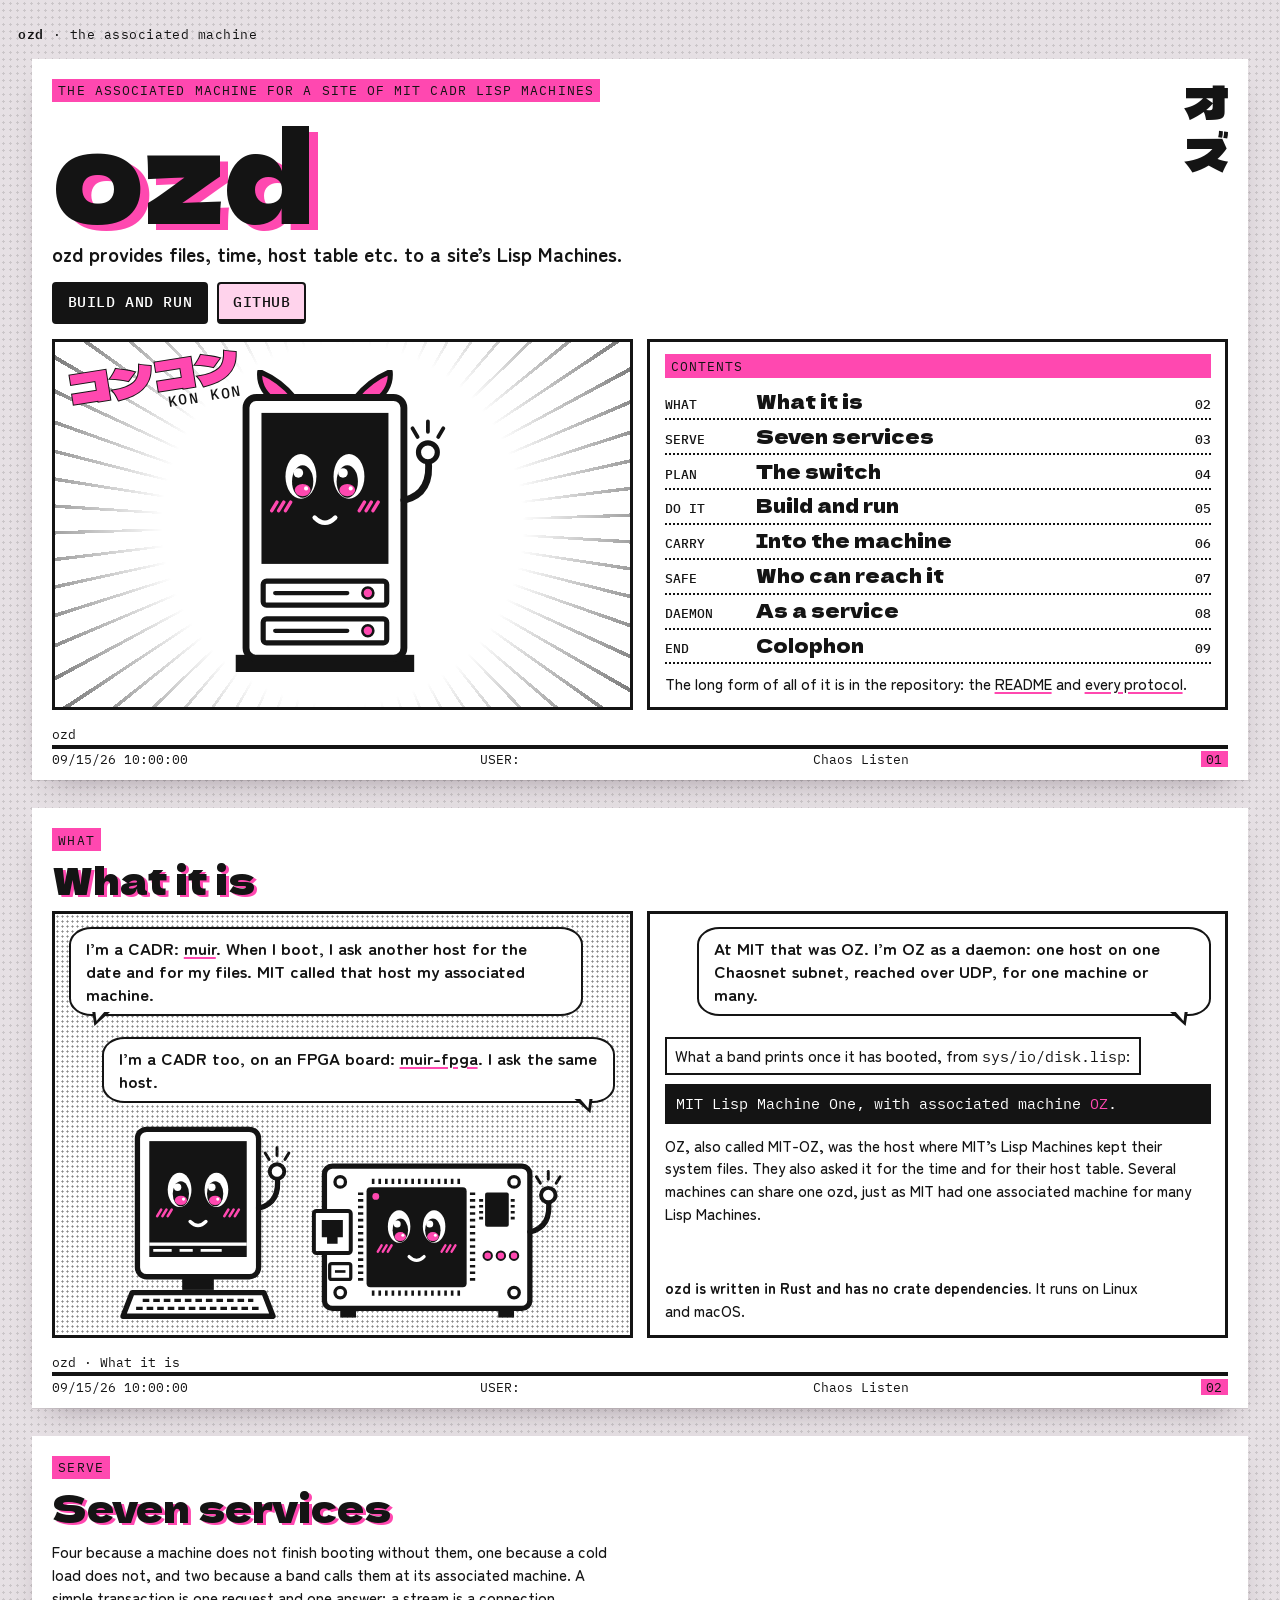
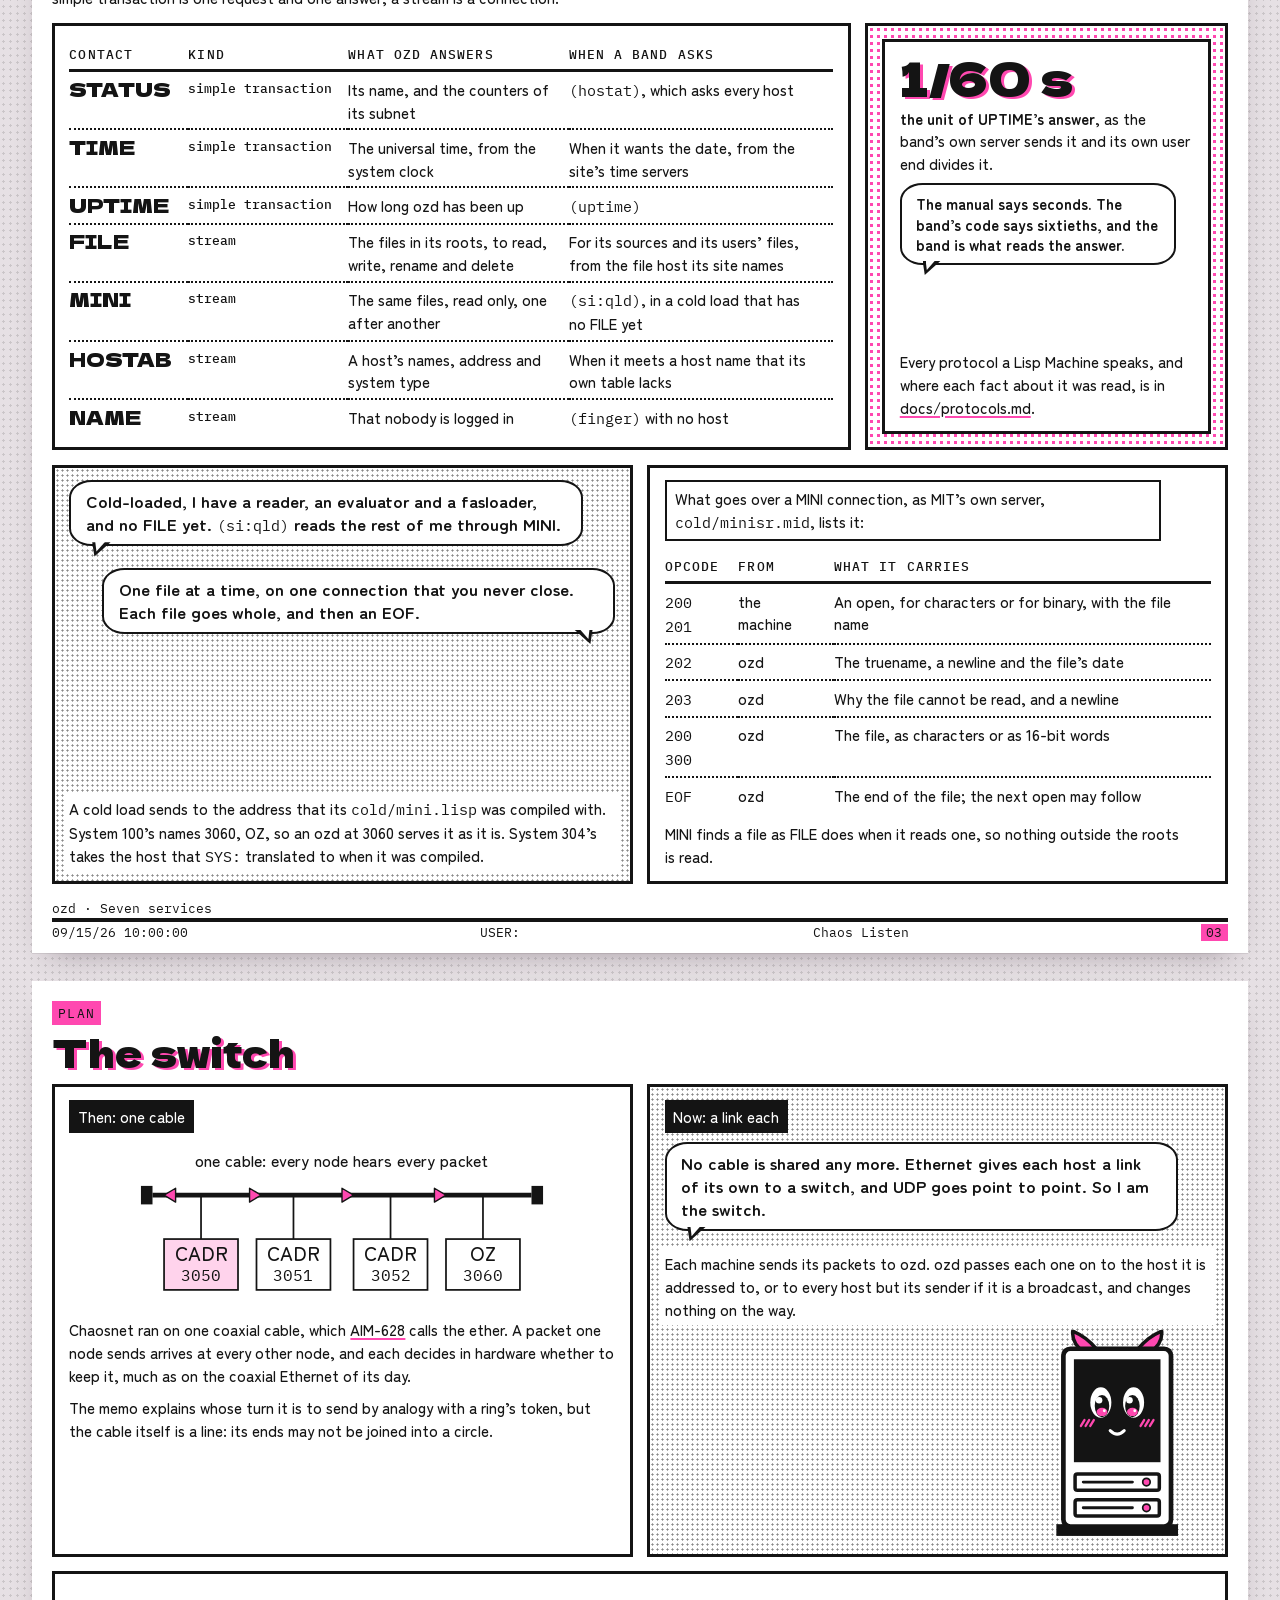
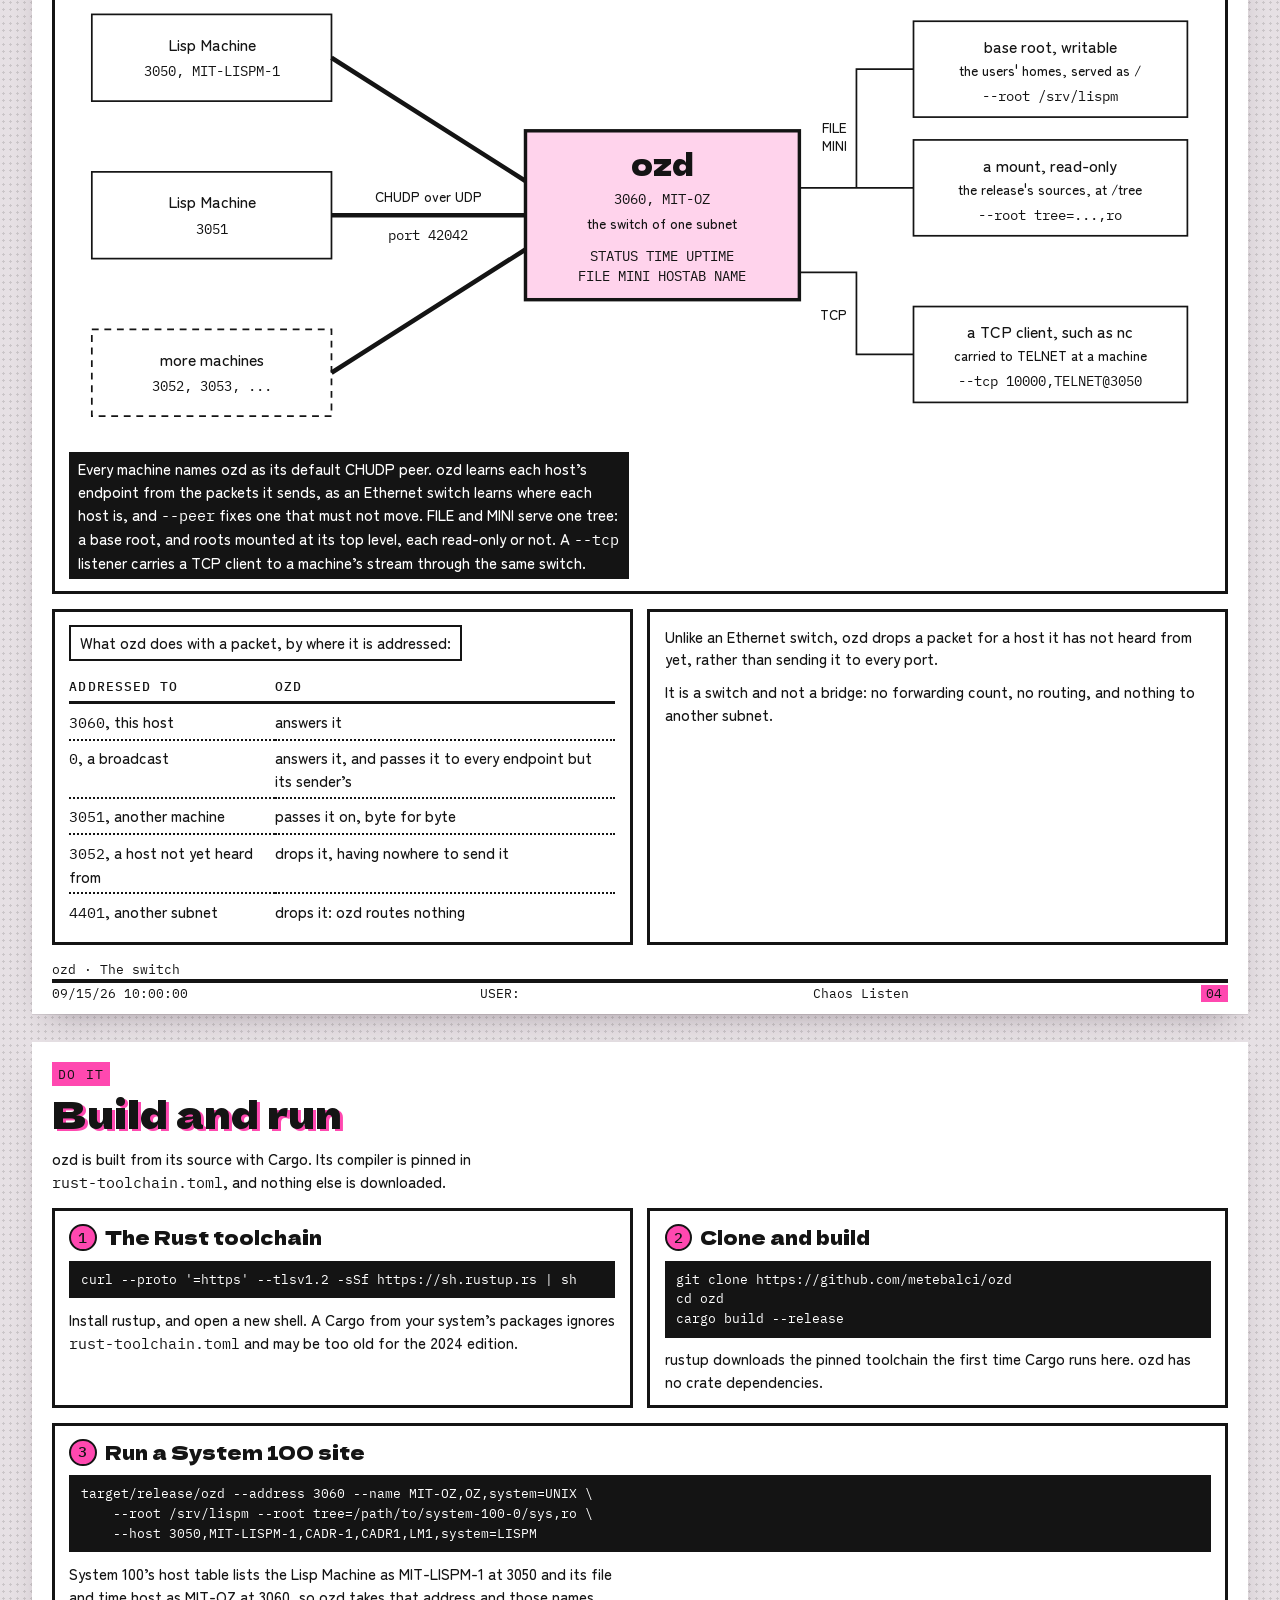
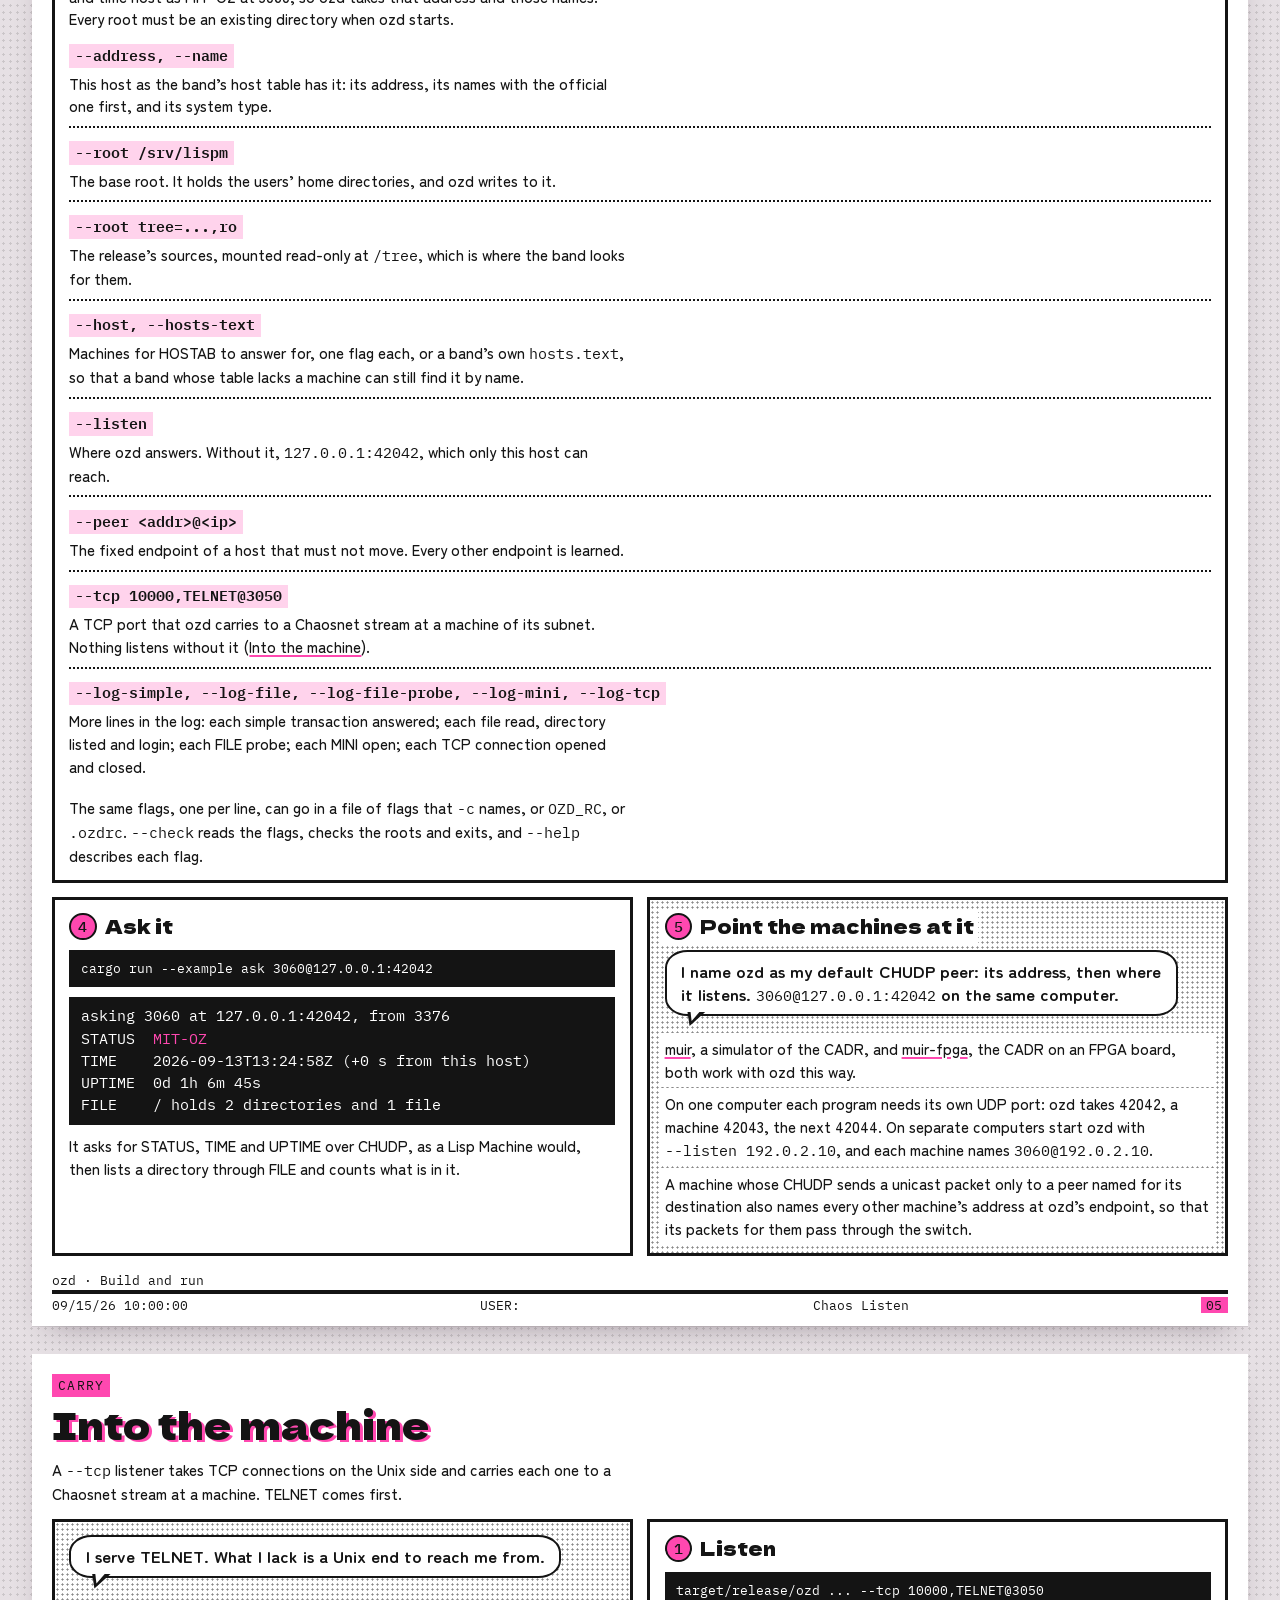
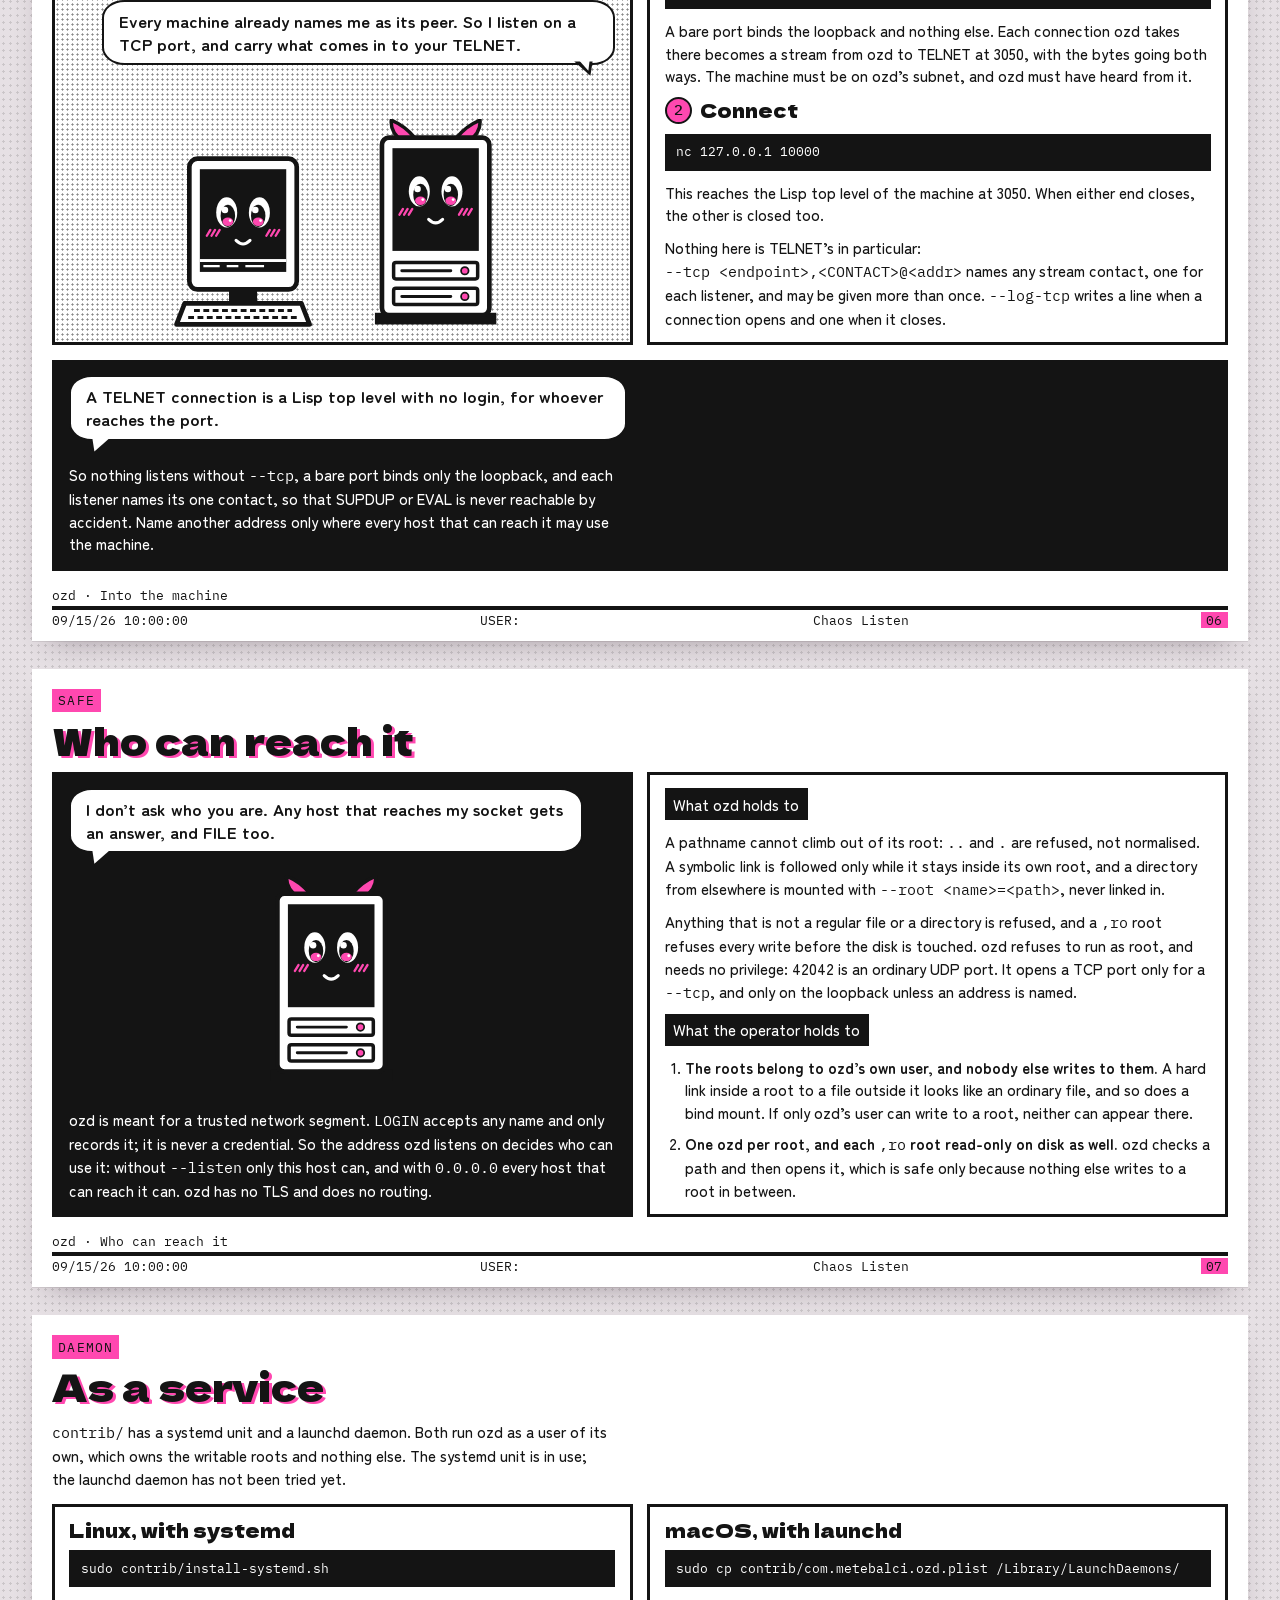
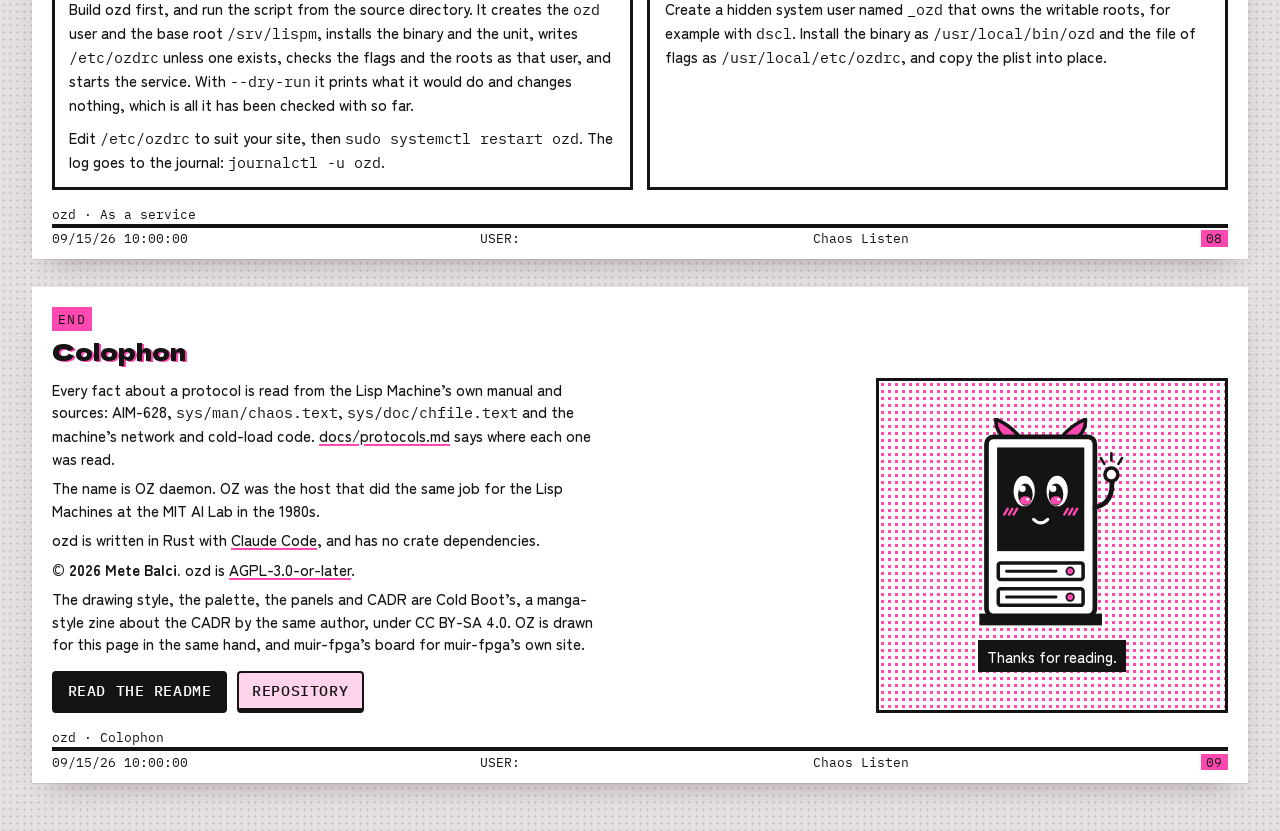
==== commit 8484e848: "The page says what ozd provides, and where its name comes from The lede now says plainly what ozd pr" ====
--- a/pages/index.html
+++ b/pages/index.html
@@ -94,7 +94,7 @@
   </defs>
 </svg>
 
-<p class="desk-note"><b>ozd</b> &middot; <span aria-current="page">the front page</span></p>
+<p class="desk-note"><b>ozd</b> &middot; the associated machine</p>
 
 <div class="page">
 
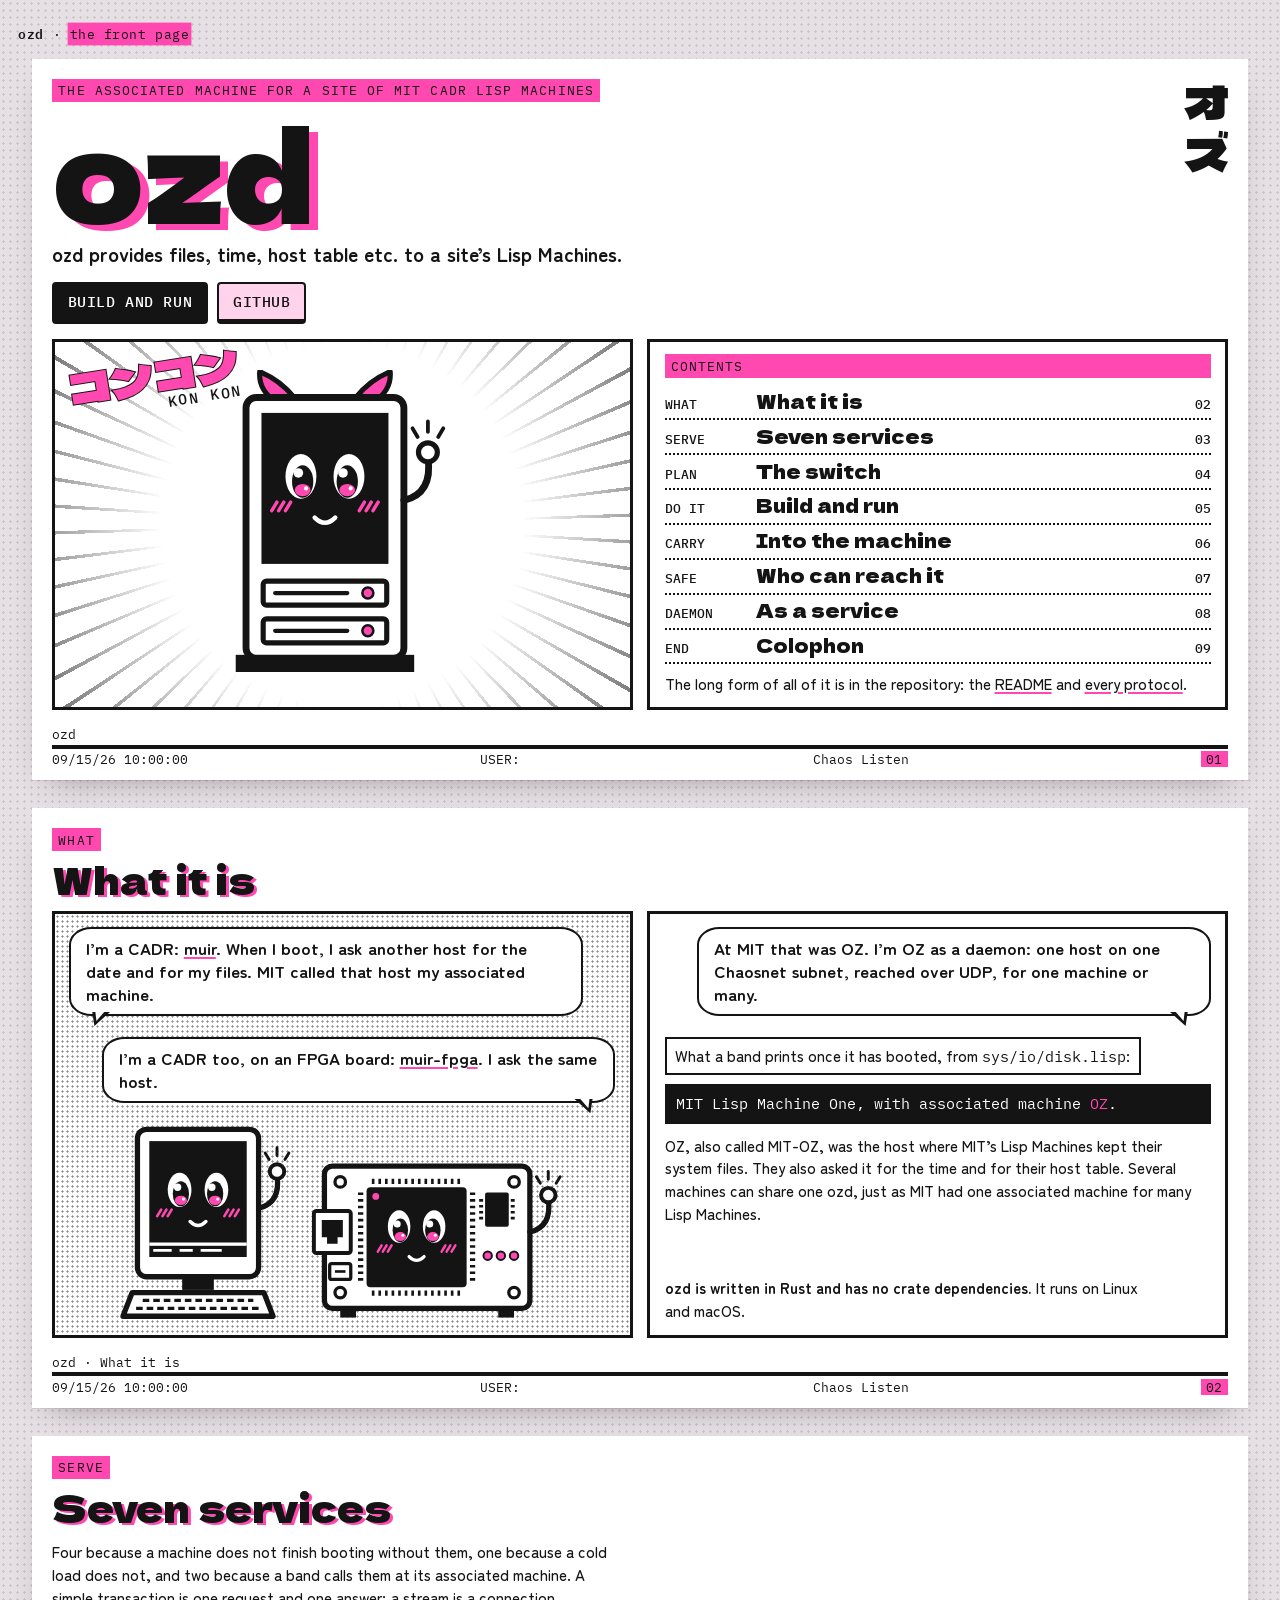
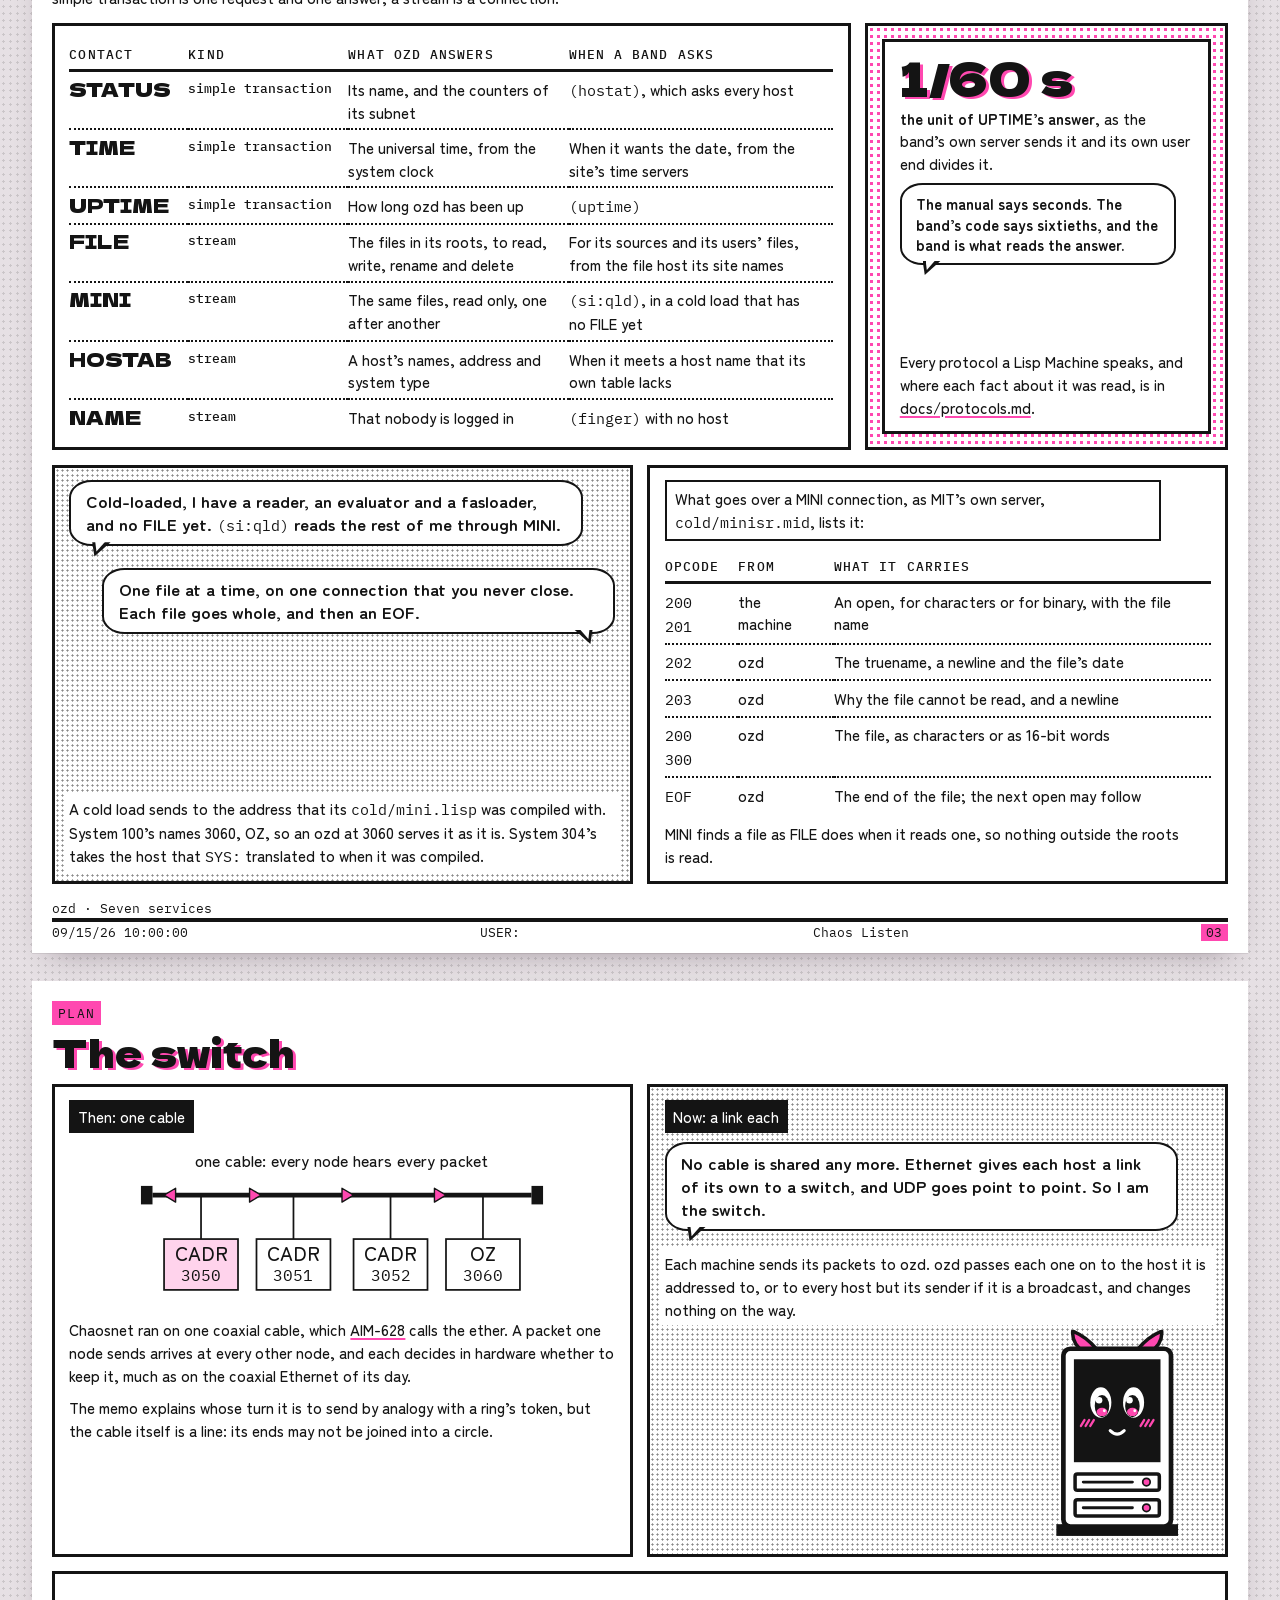
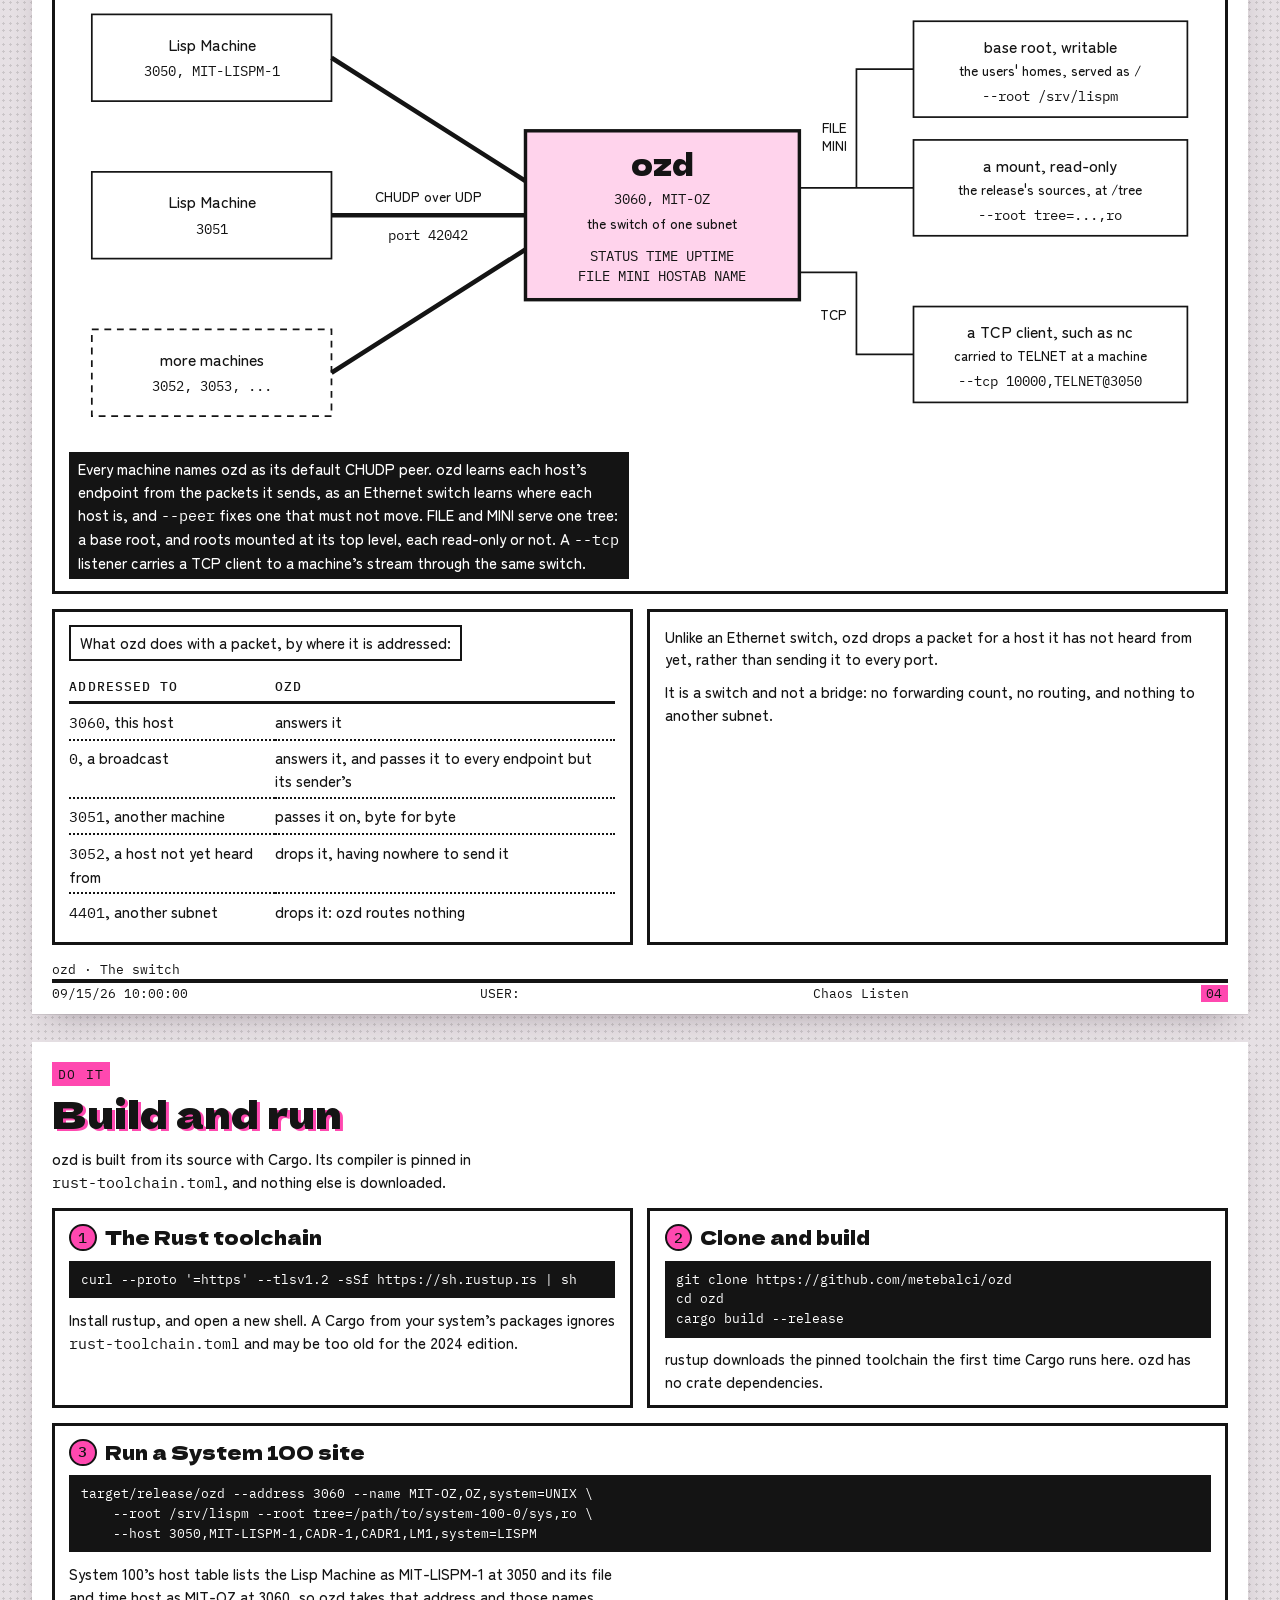
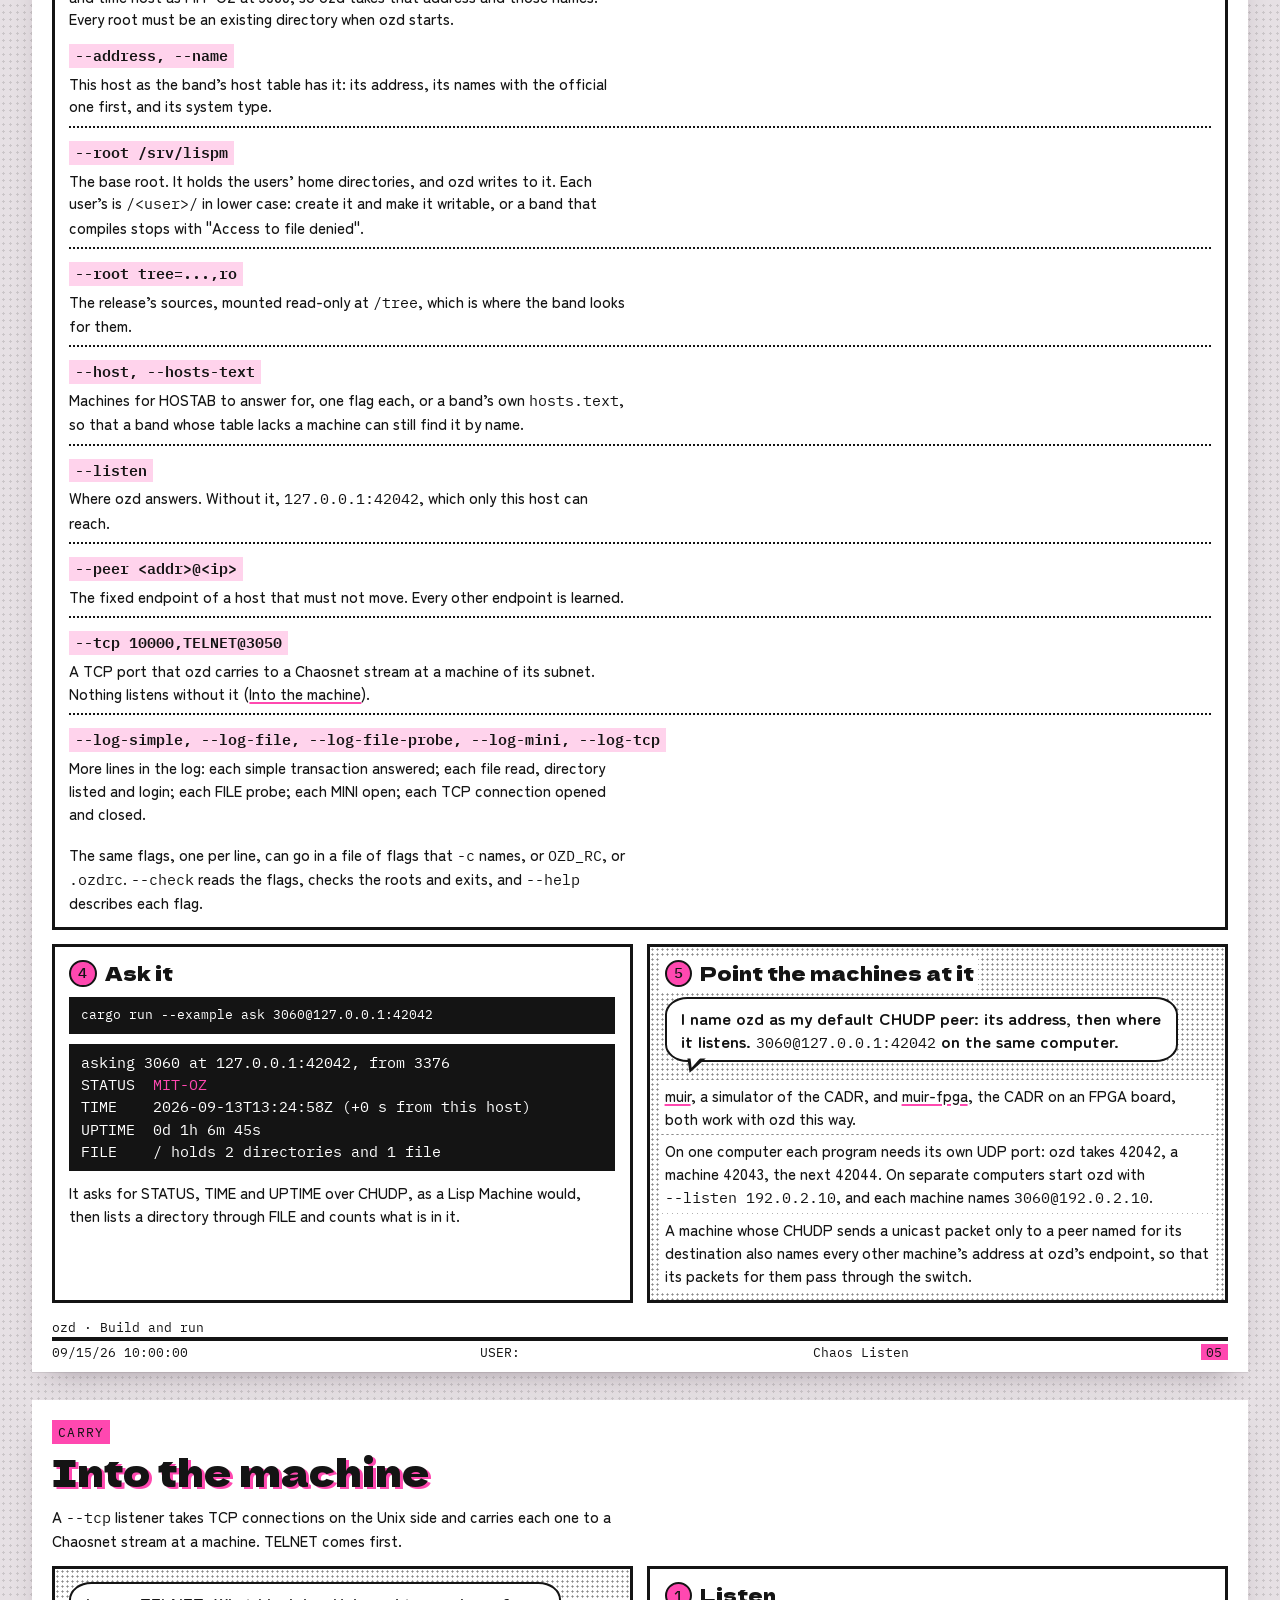
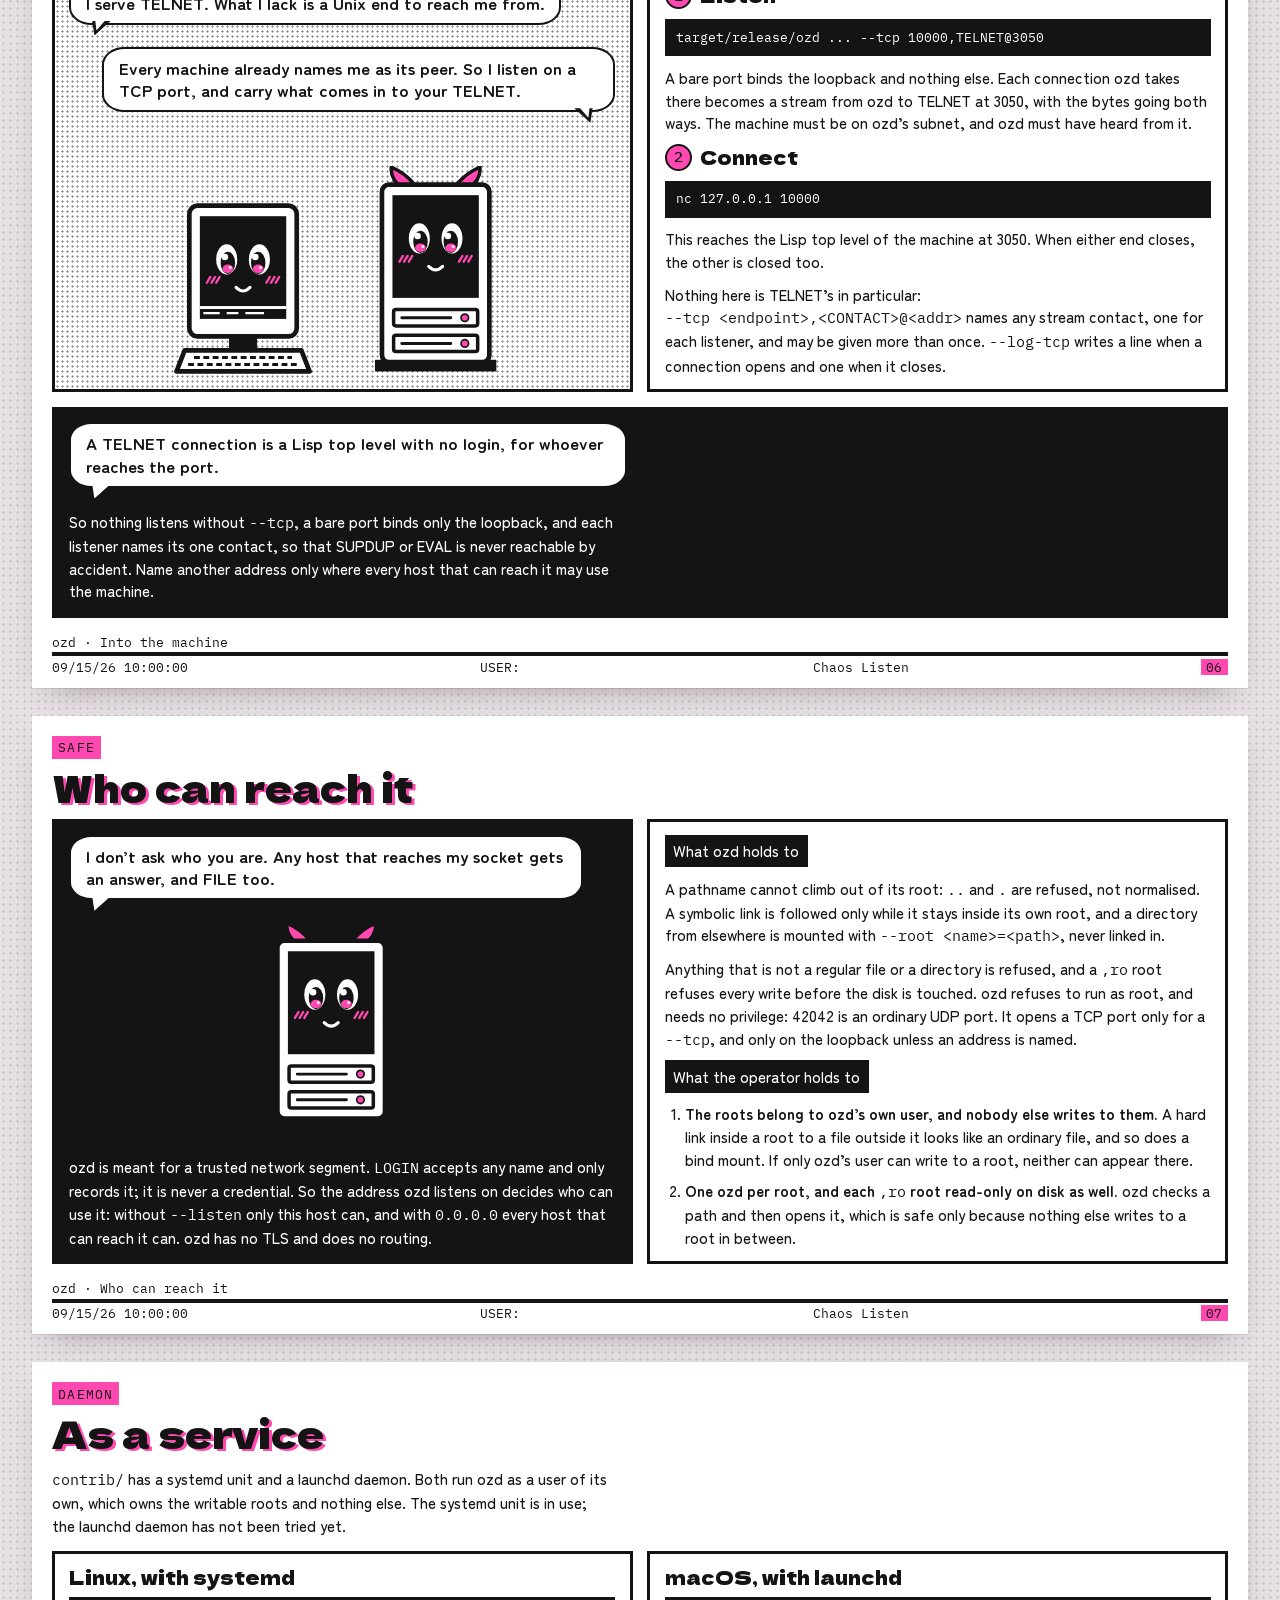
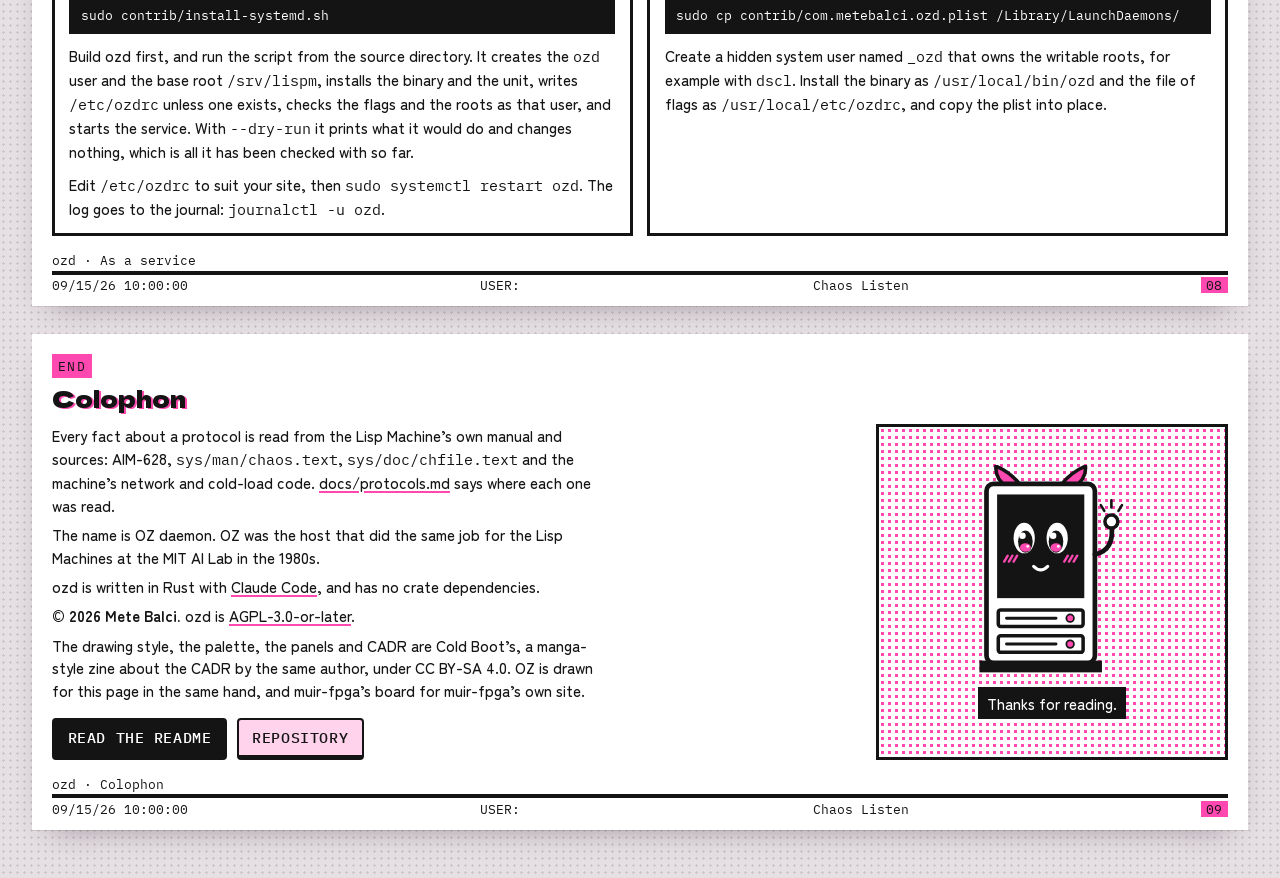
==== commit d2a116cb: "A user's home directory must exist and be writable LOGIN gives each user the home directory /<user>/" ====
--- a/pages/index.html
+++ b/pages/index.html
@@ -94,7 +94,7 @@
   </defs>
 </svg>
 
-<p class="desk-note"><b>ozd</b> &middot; the associated machine</p>
+<p class="desk-note"><b>ozd</b> &middot; <span aria-current="page">the front page</span></p>
 
 <div class="page">
 
@@ -399,7 +399,7 @@
         <p class="small">System 100&rsquo;s host table lists the Lisp Machine as MIT-LISPM-1 at 3050 and its file and time host as MIT-OZ at 3060, so ozd takes that address and those names. Every root must be an existing directory when ozd starts.</p>
         <dl class="flags">
           <div><dt>--address, --name</dt><dd>This host as the band&rsquo;s host table has it: its address, its names with the official one first, and its system type.</dd></div>
-          <div><dt>--root /srv/lispm</dt><dd>The base root. It holds the users&rsquo; home directories, and ozd writes to it.</dd></div>
+          <div><dt>--root /srv/lispm</dt><dd>The base root. It holds the users&rsquo; home directories, and ozd writes to it. Each user&rsquo;s is <code>/&lt;user&gt;/</code> in lower case: create it and make it writable, or a band that compiles stops with "Access to file denied".</dd></div>
           <div><dt>--root tree=...,ro</dt><dd>The release&rsquo;s sources, mounted read-only at <code>/tree</code>, which is where the band looks for them.</dd></div>
           <div><dt>--host, --hosts-text</dt><dd>Machines for HOSTAB to answer for, one flag each, or a band&rsquo;s own <code>hosts.text</code>, so that a band whose table lacks a machine can still find it by name.</dd></div>
           <div><dt>--listen</dt><dd>Where ozd answers. Without it, <code>127.0.0.1:42042</code>, which only this host can reach.</dd></div>
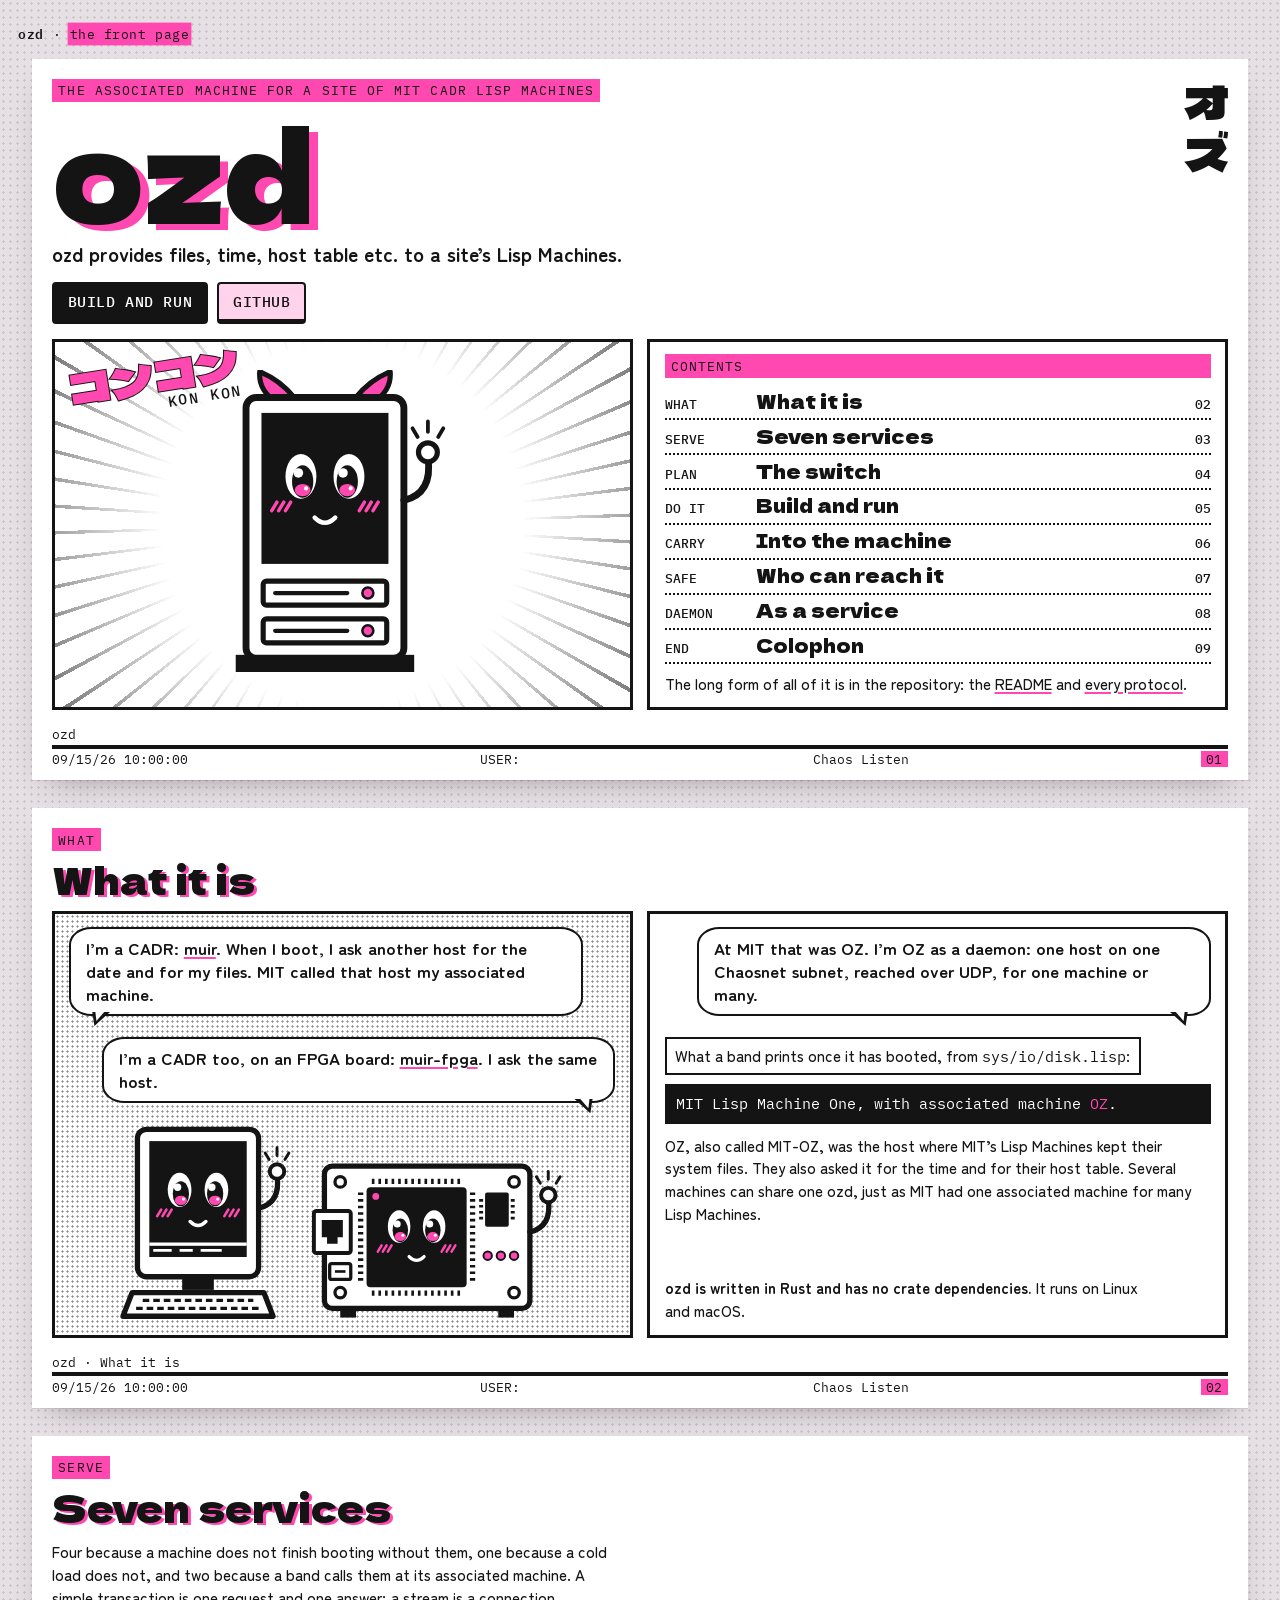
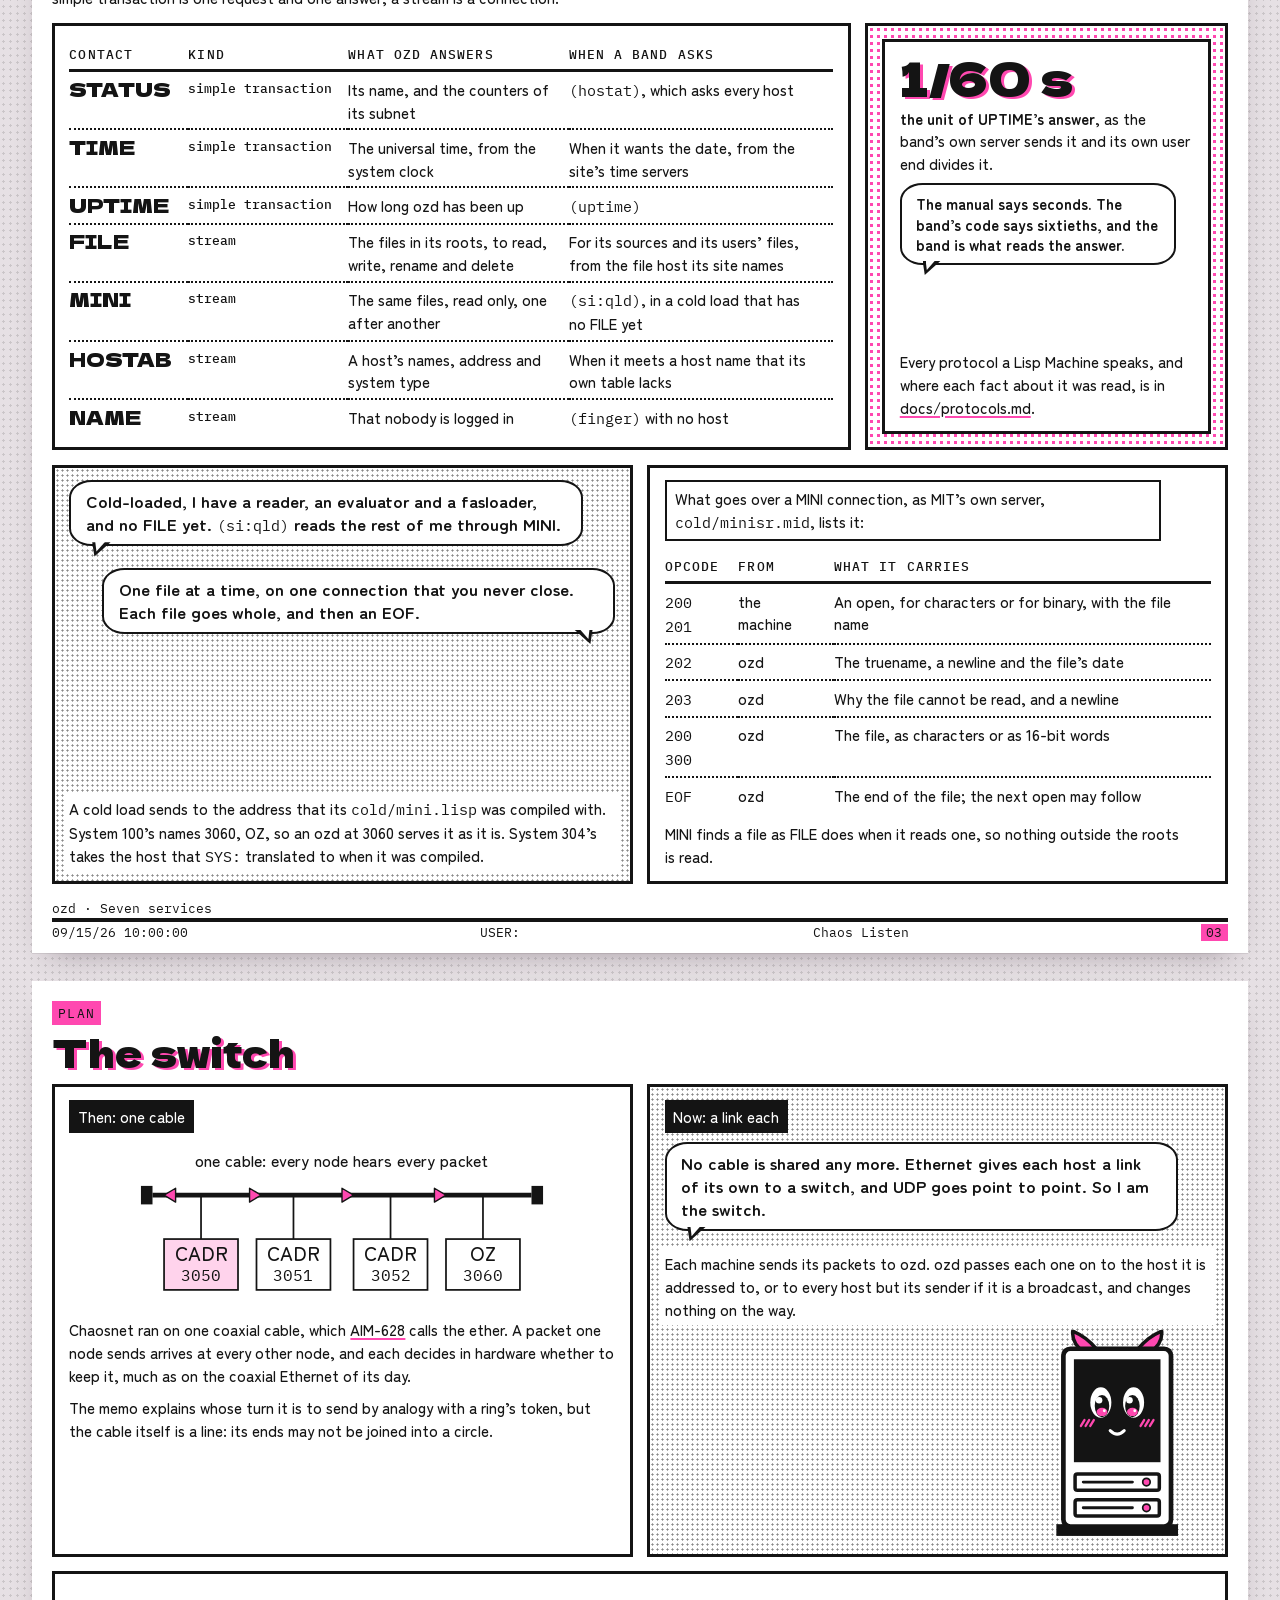
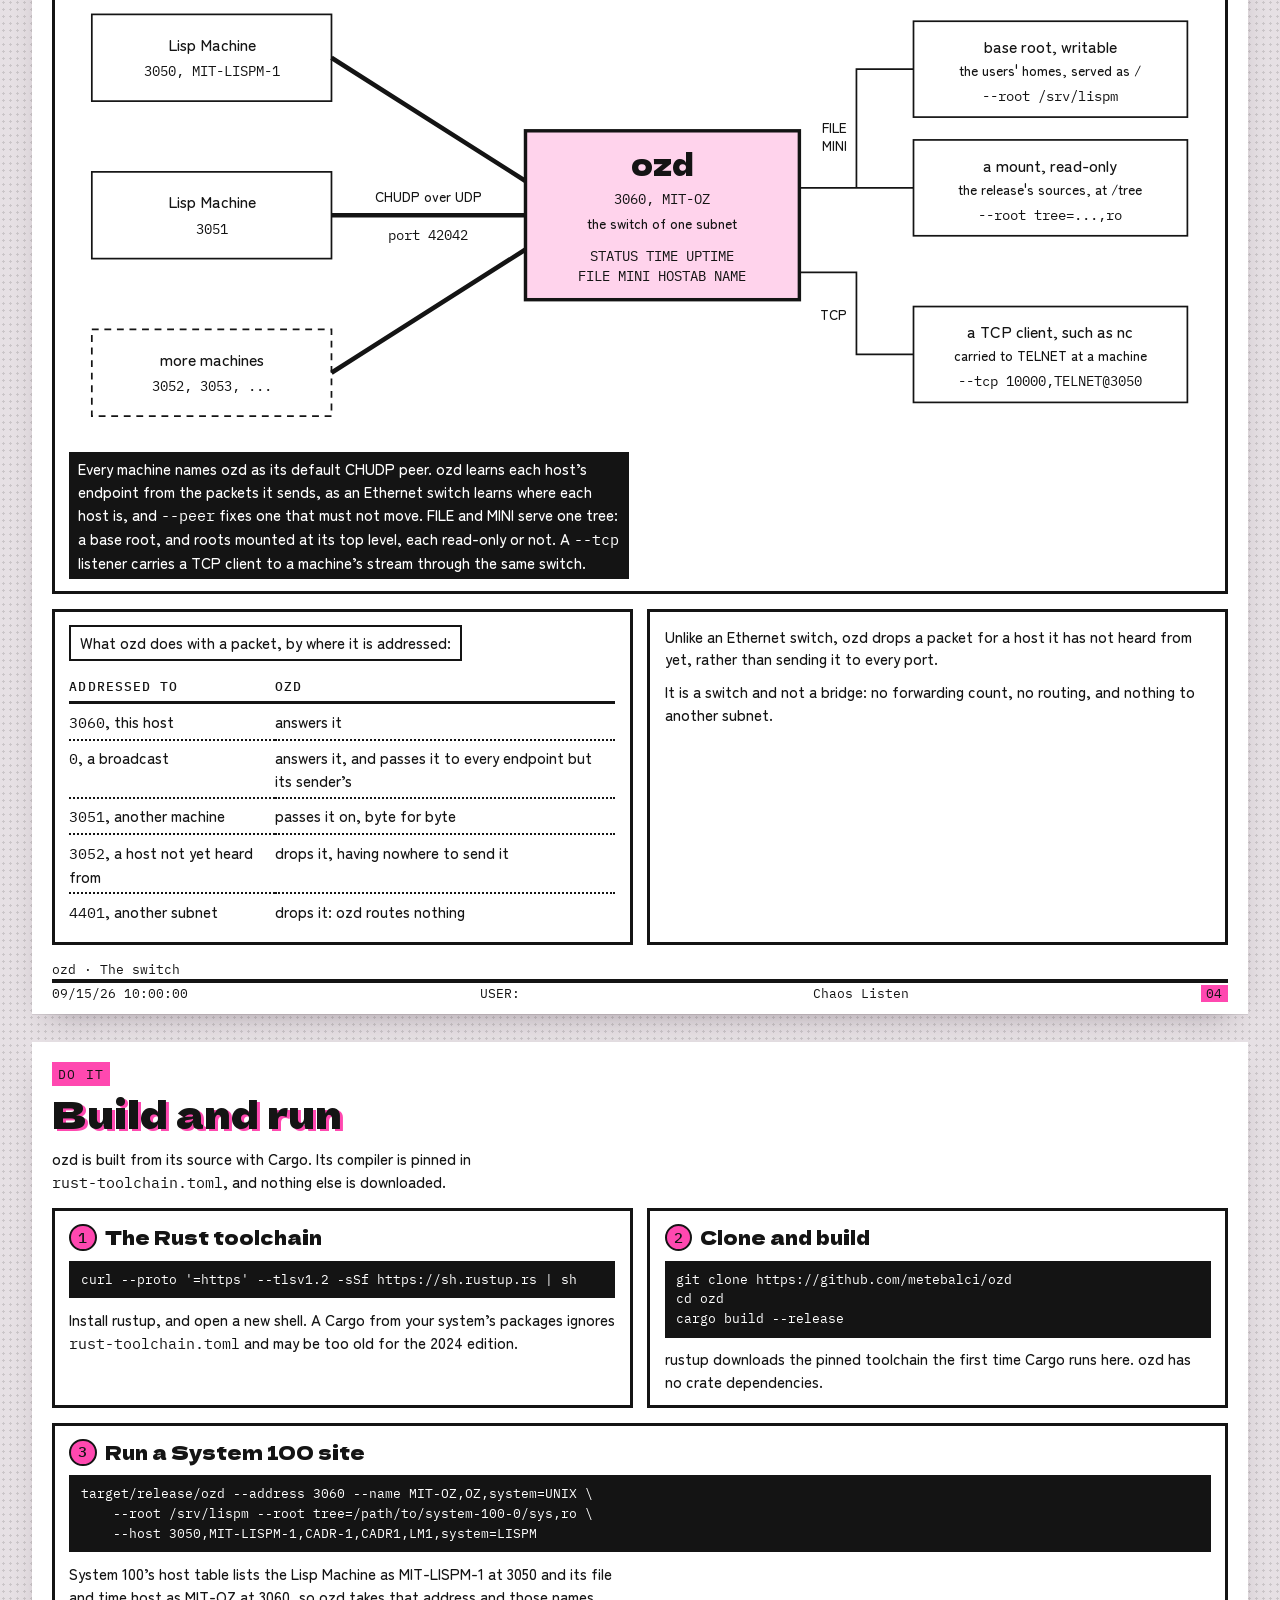
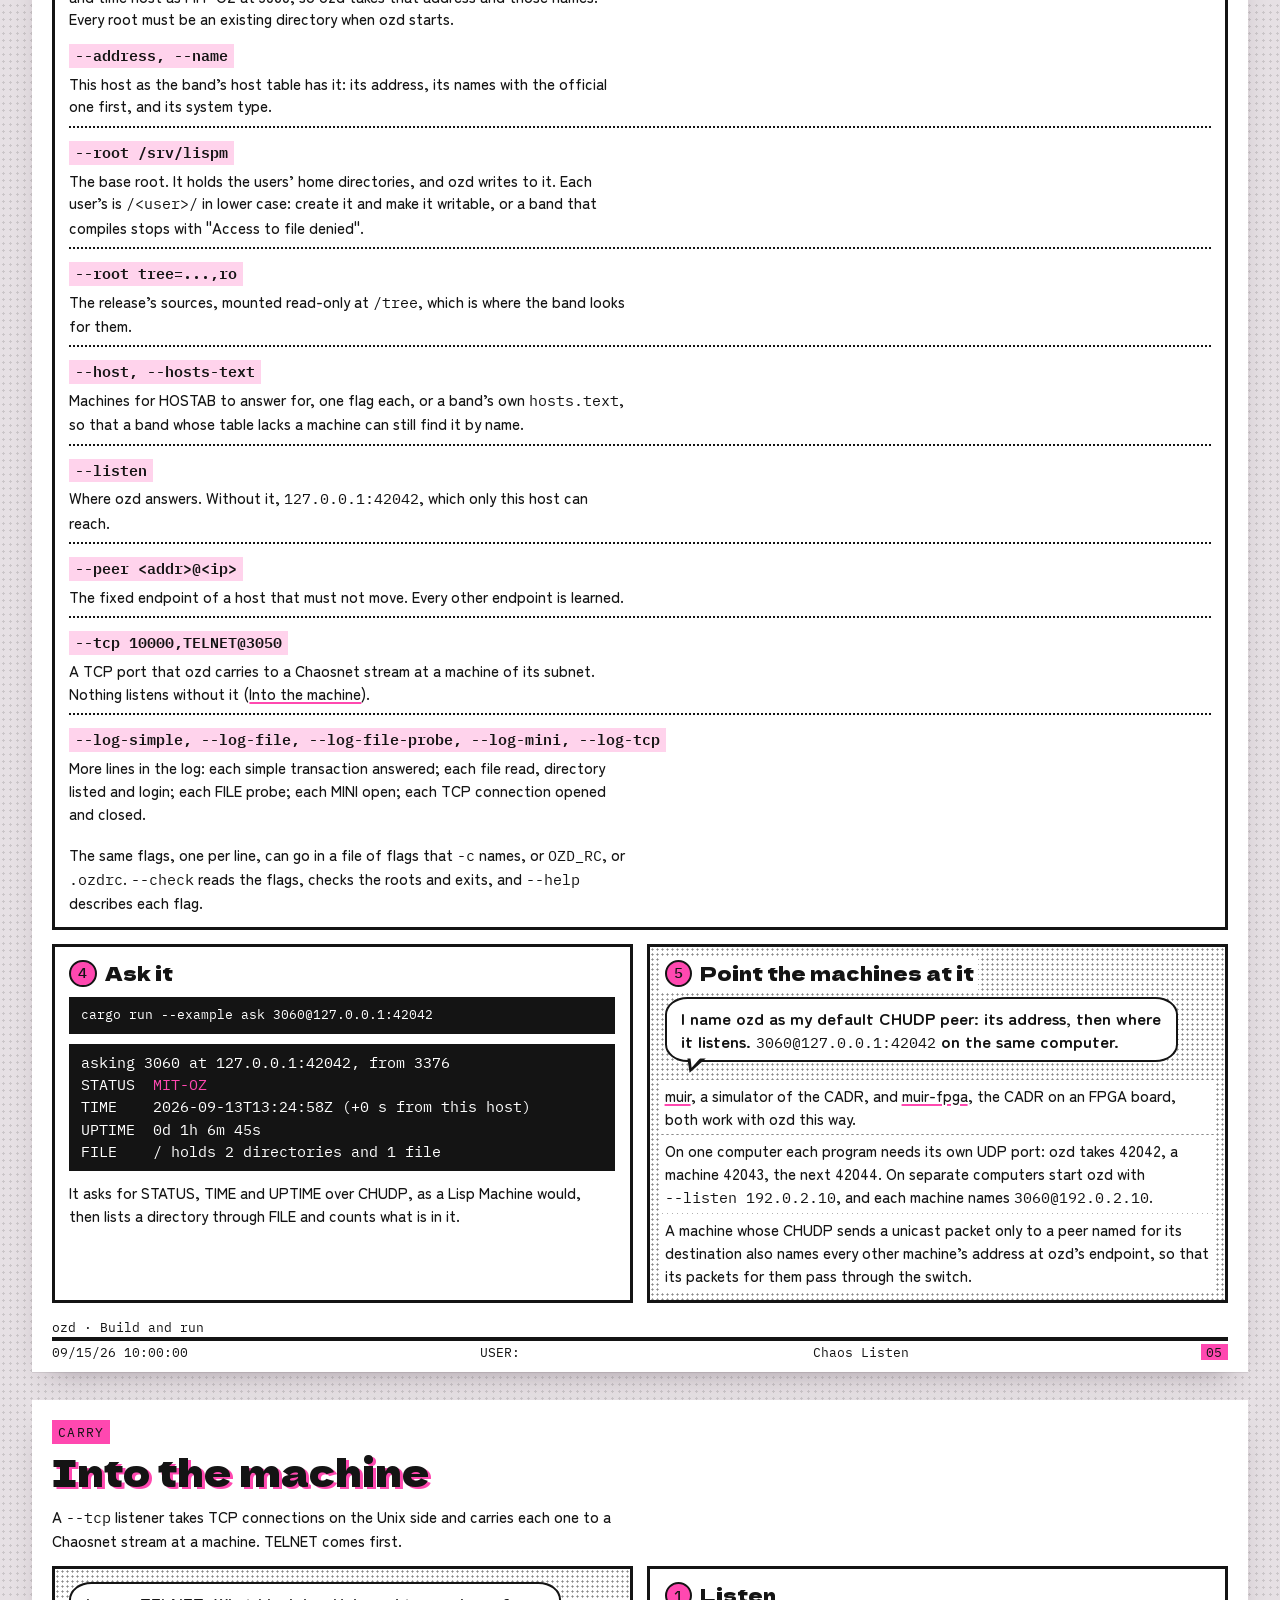
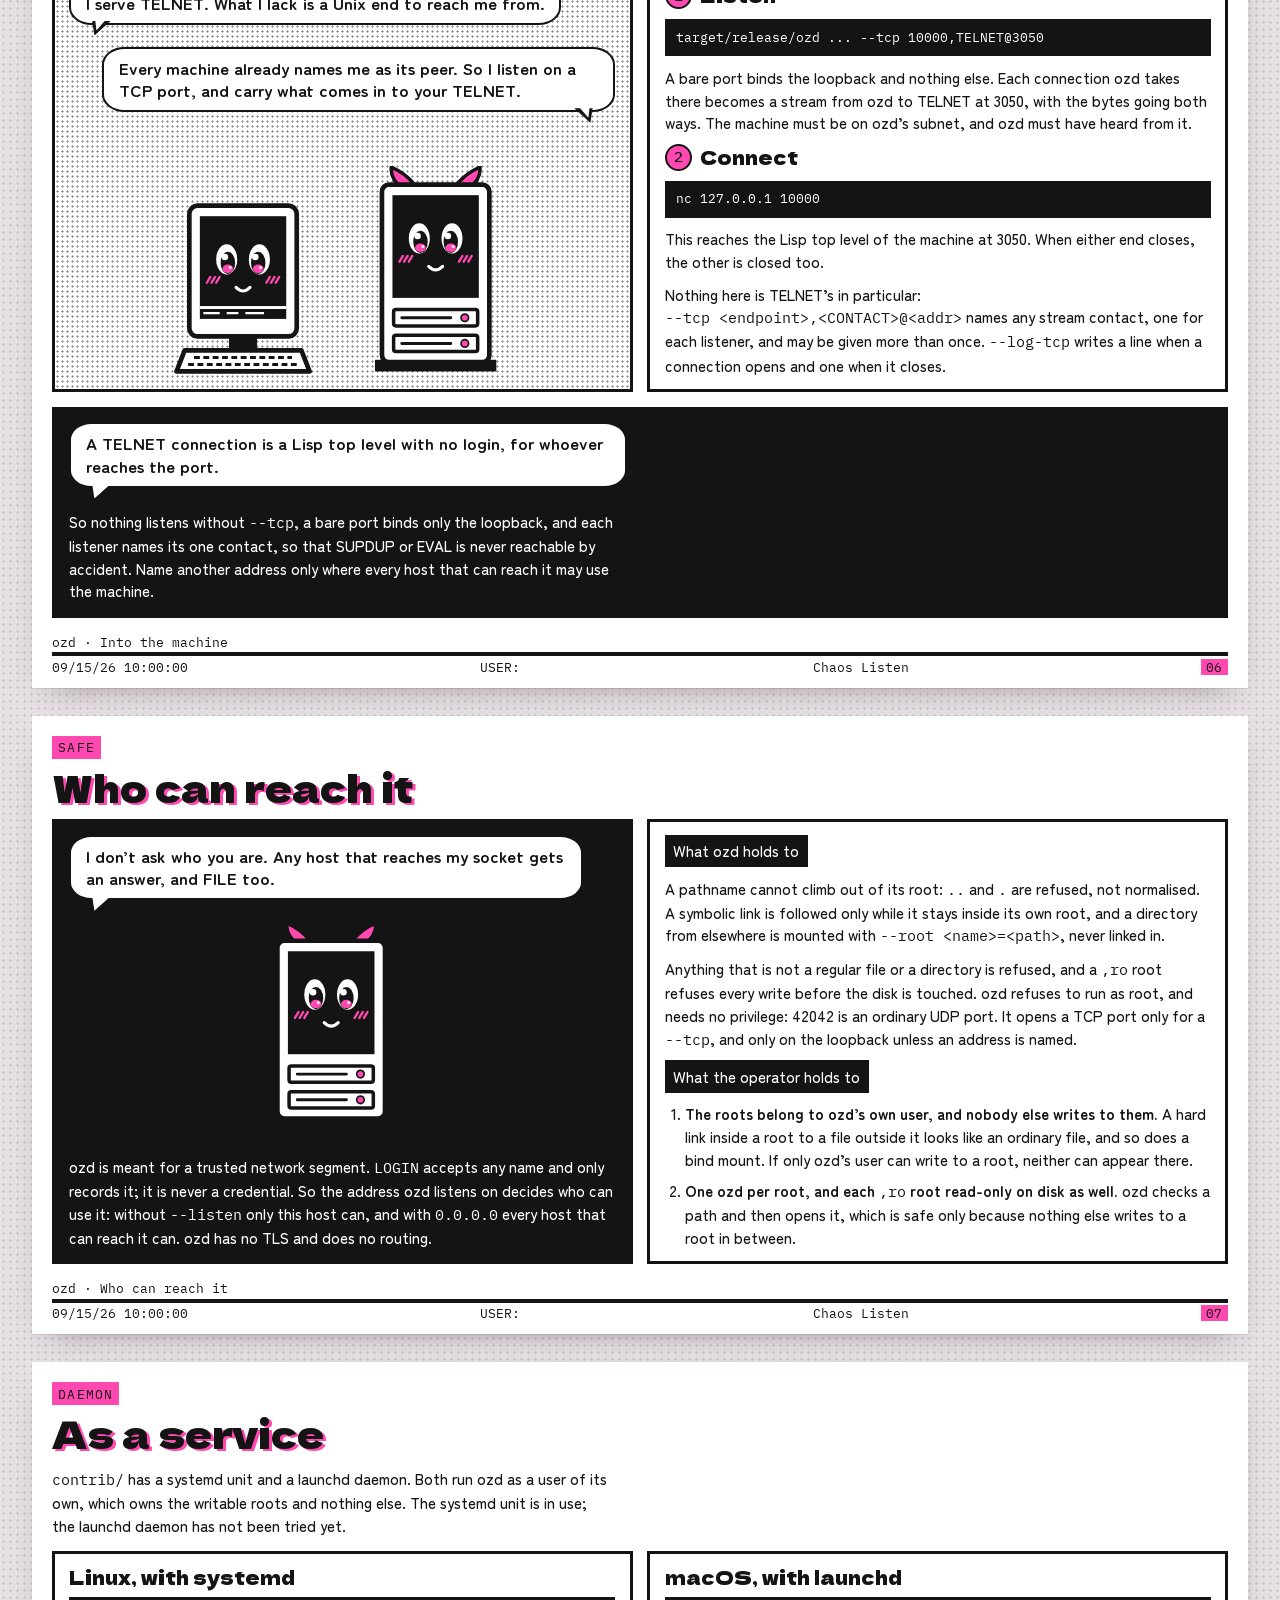
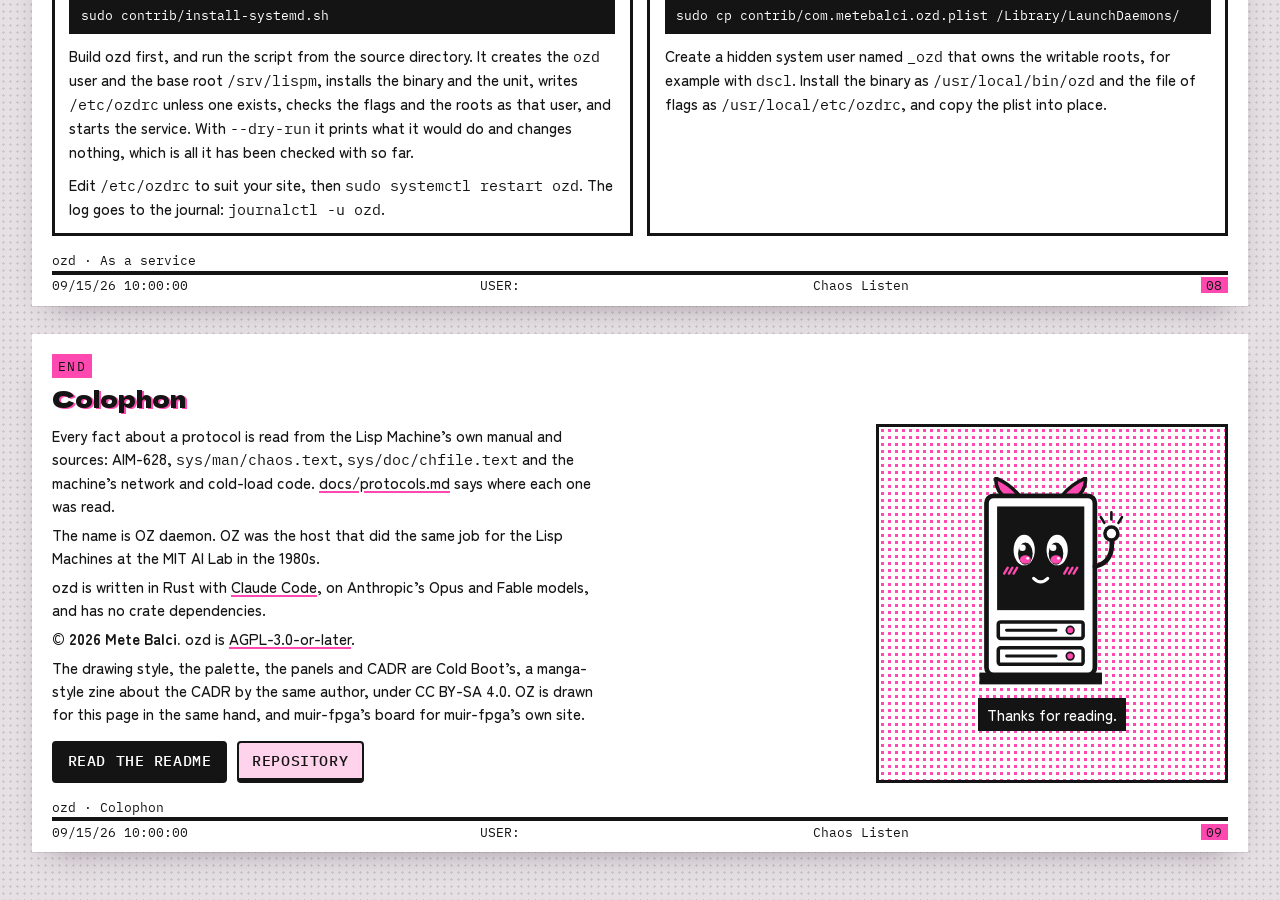
==== commit 223f7656: "The colophon names the models, without their versions ozd is written with Claude Code on Anthropic's" ====
--- a/pages/index.html
+++ b/pages/index.html
@@ -550,7 +550,7 @@
       <div class="colophon">
         <p>Every fact about a protocol is read from the Lisp Machine&rsquo;s own manual and sources: AIM-628, <code>sys/man/chaos.text</code>, <code>sys/doc/chfile.text</code> and the machine&rsquo;s network and cold-load code. <a href="https://github.com/metebalci/ozd/blob/main/docs/protocols.md">docs/protocols.md</a> says where each one was read.</p>
         <p>The name is OZ daemon. OZ was the host that did the same job for the Lisp Machines at the MIT AI Lab in the 1980s.</p>
-        <p>ozd is written in Rust with <a href="https://claude.com/claude-code">Claude Code</a>, and has no crate dependencies.</p>
+        <p>ozd is written in Rust with <a href="https://claude.com/claude-code">Claude Code</a>, on Anthropic&rsquo;s Opus and Fable models, and has no crate dependencies.</p>
         <p><b>&copy; 2026 Mete Balci.</b> ozd is <a href="https://www.gnu.org/licenses/agpl-3.0.html">AGPL-3.0-or-later</a>.</p>
         <p>The drawing style, the palette, the panels and CADR are Cold Boot&rsquo;s, a manga-style zine about the CADR by the same author, under CC BY-SA 4.0. OZ is drawn for this page in the same hand, and muir-fpga&rsquo;s board for muir-fpga&rsquo;s own site.</p>
         <div class="actions" style="margin-top:0.6rem;">
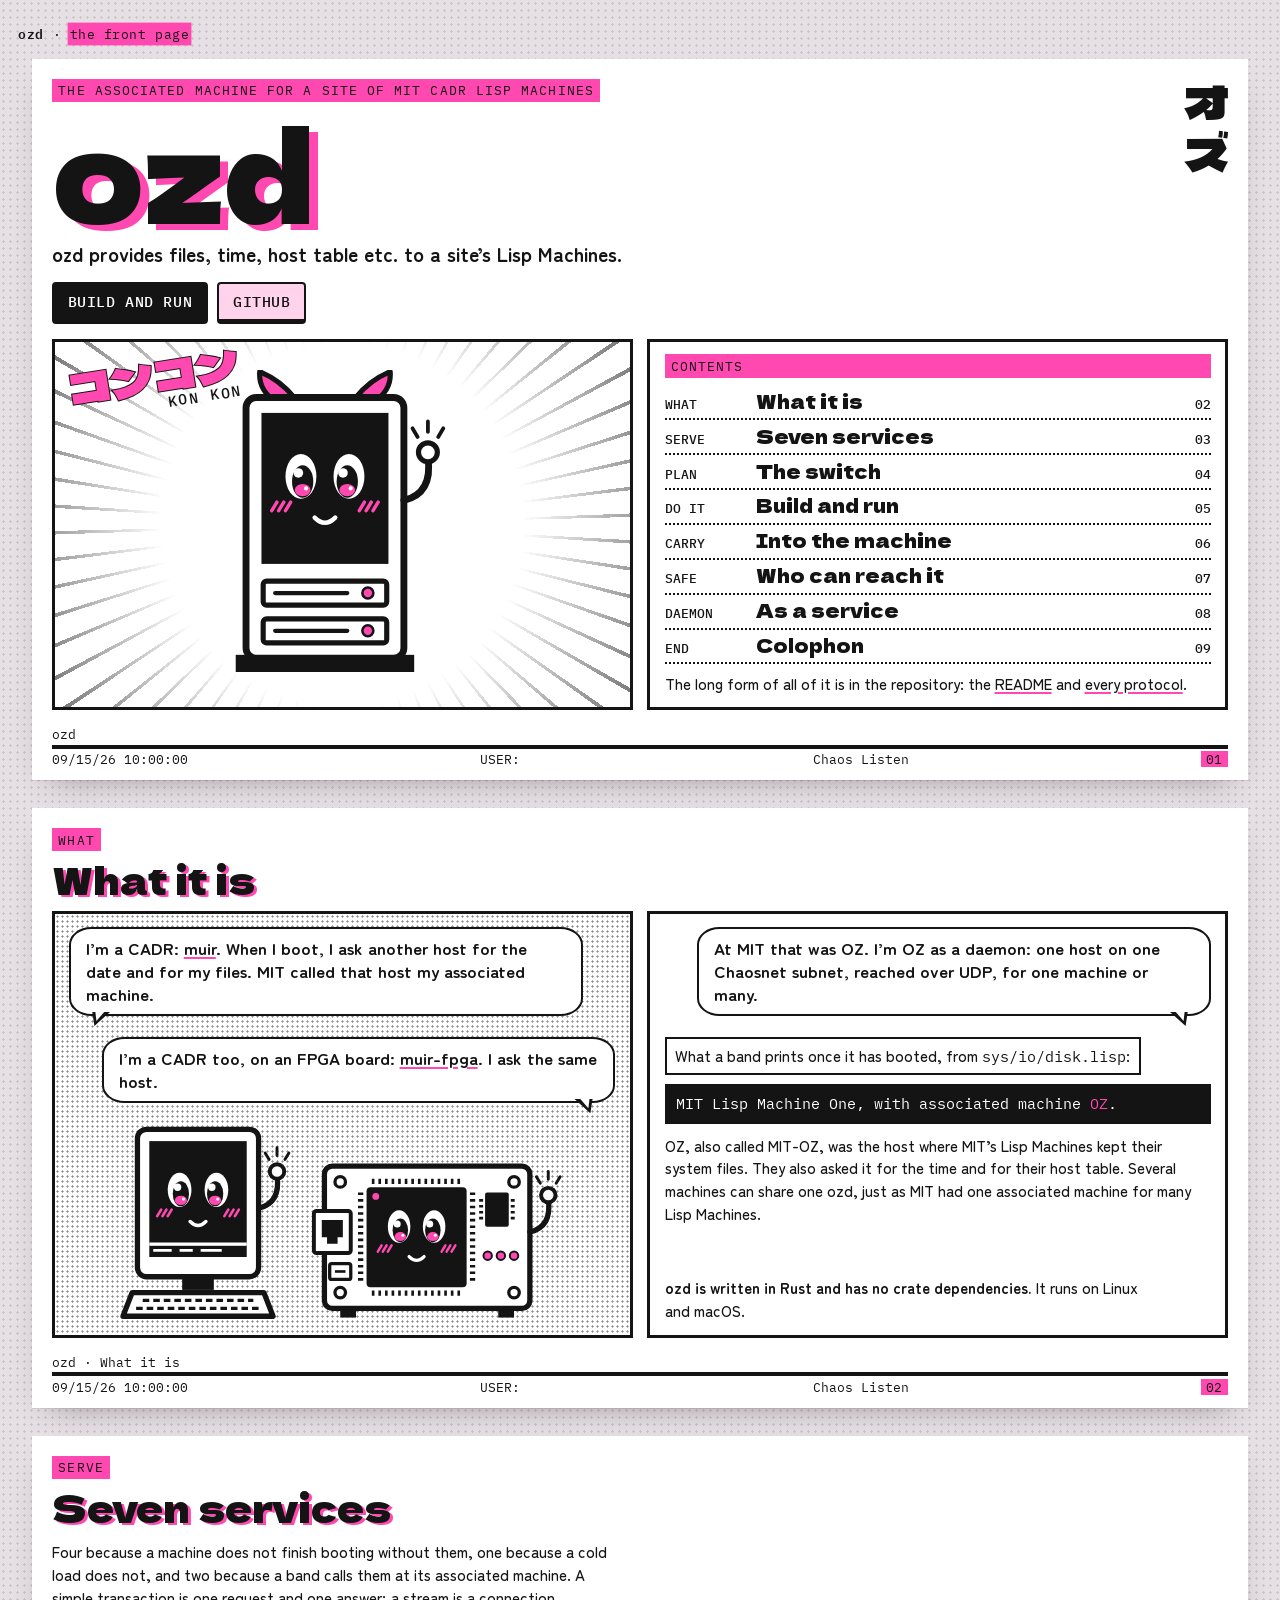
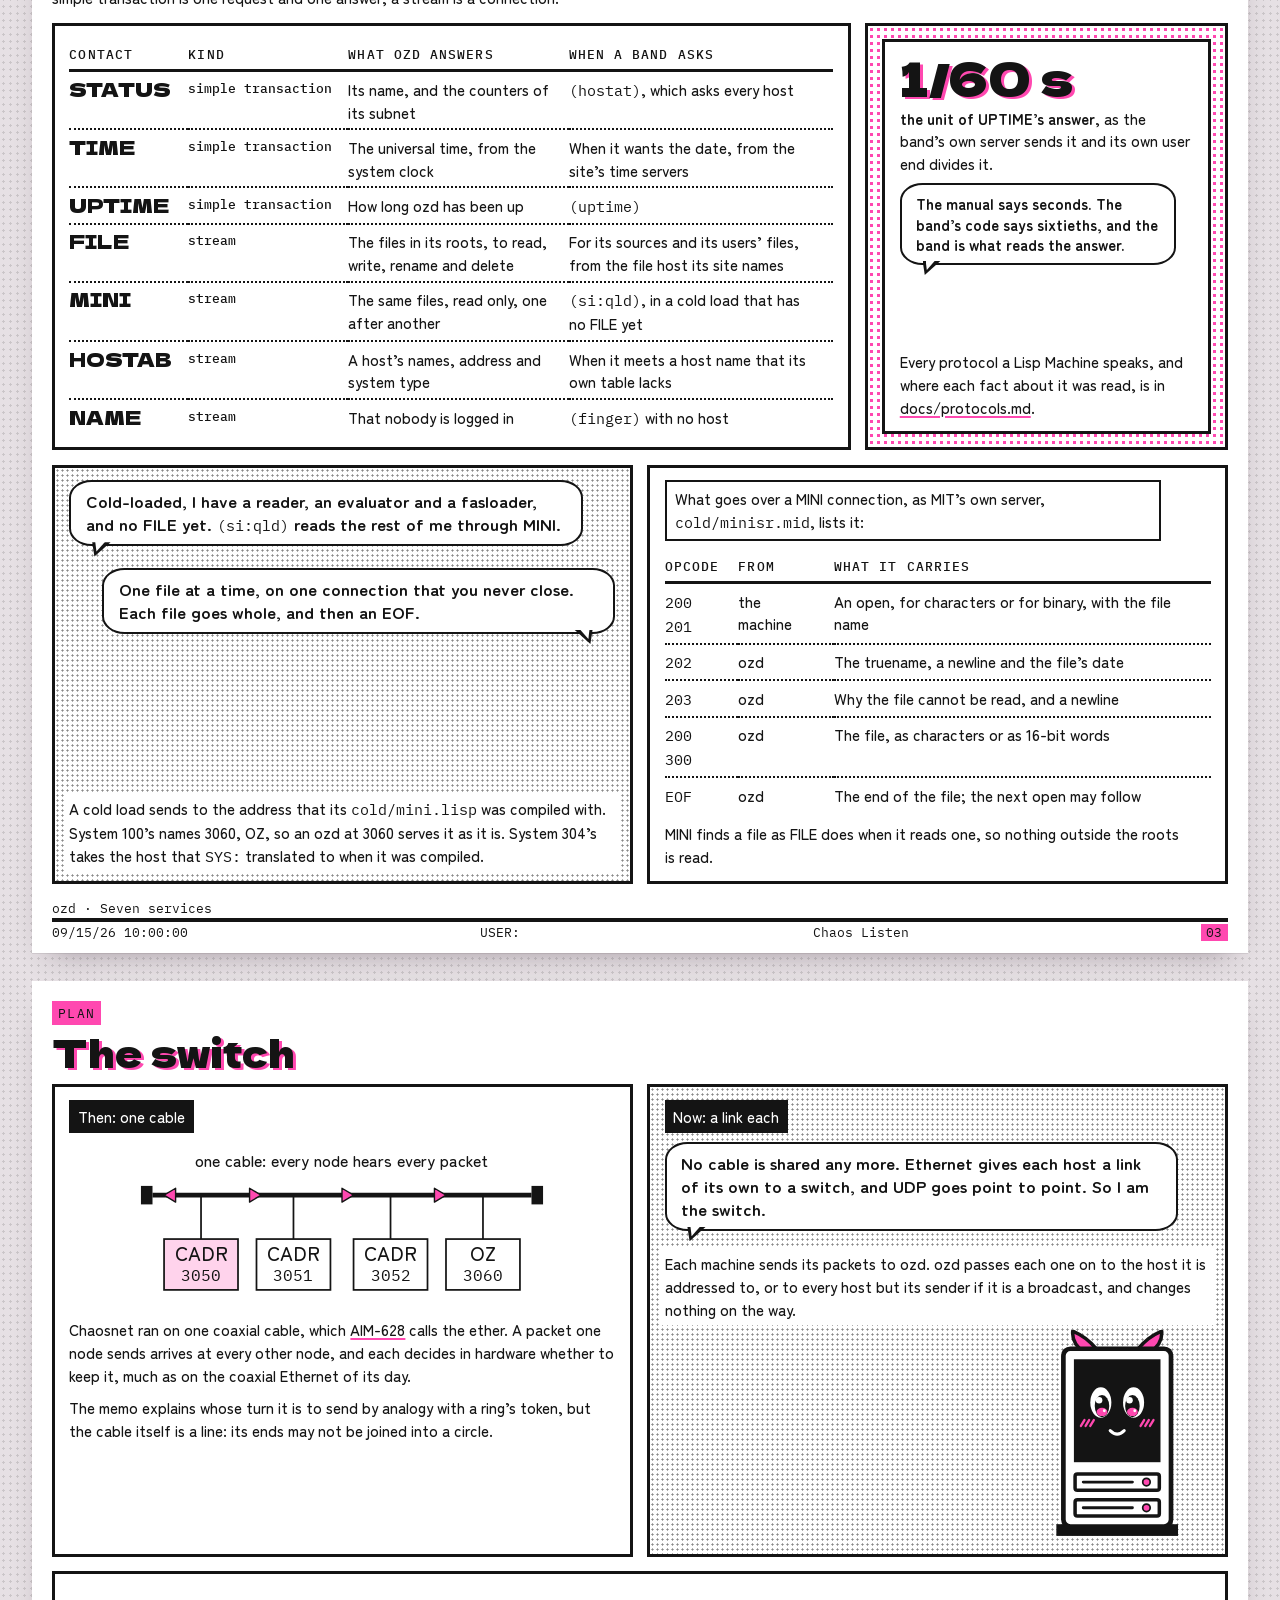
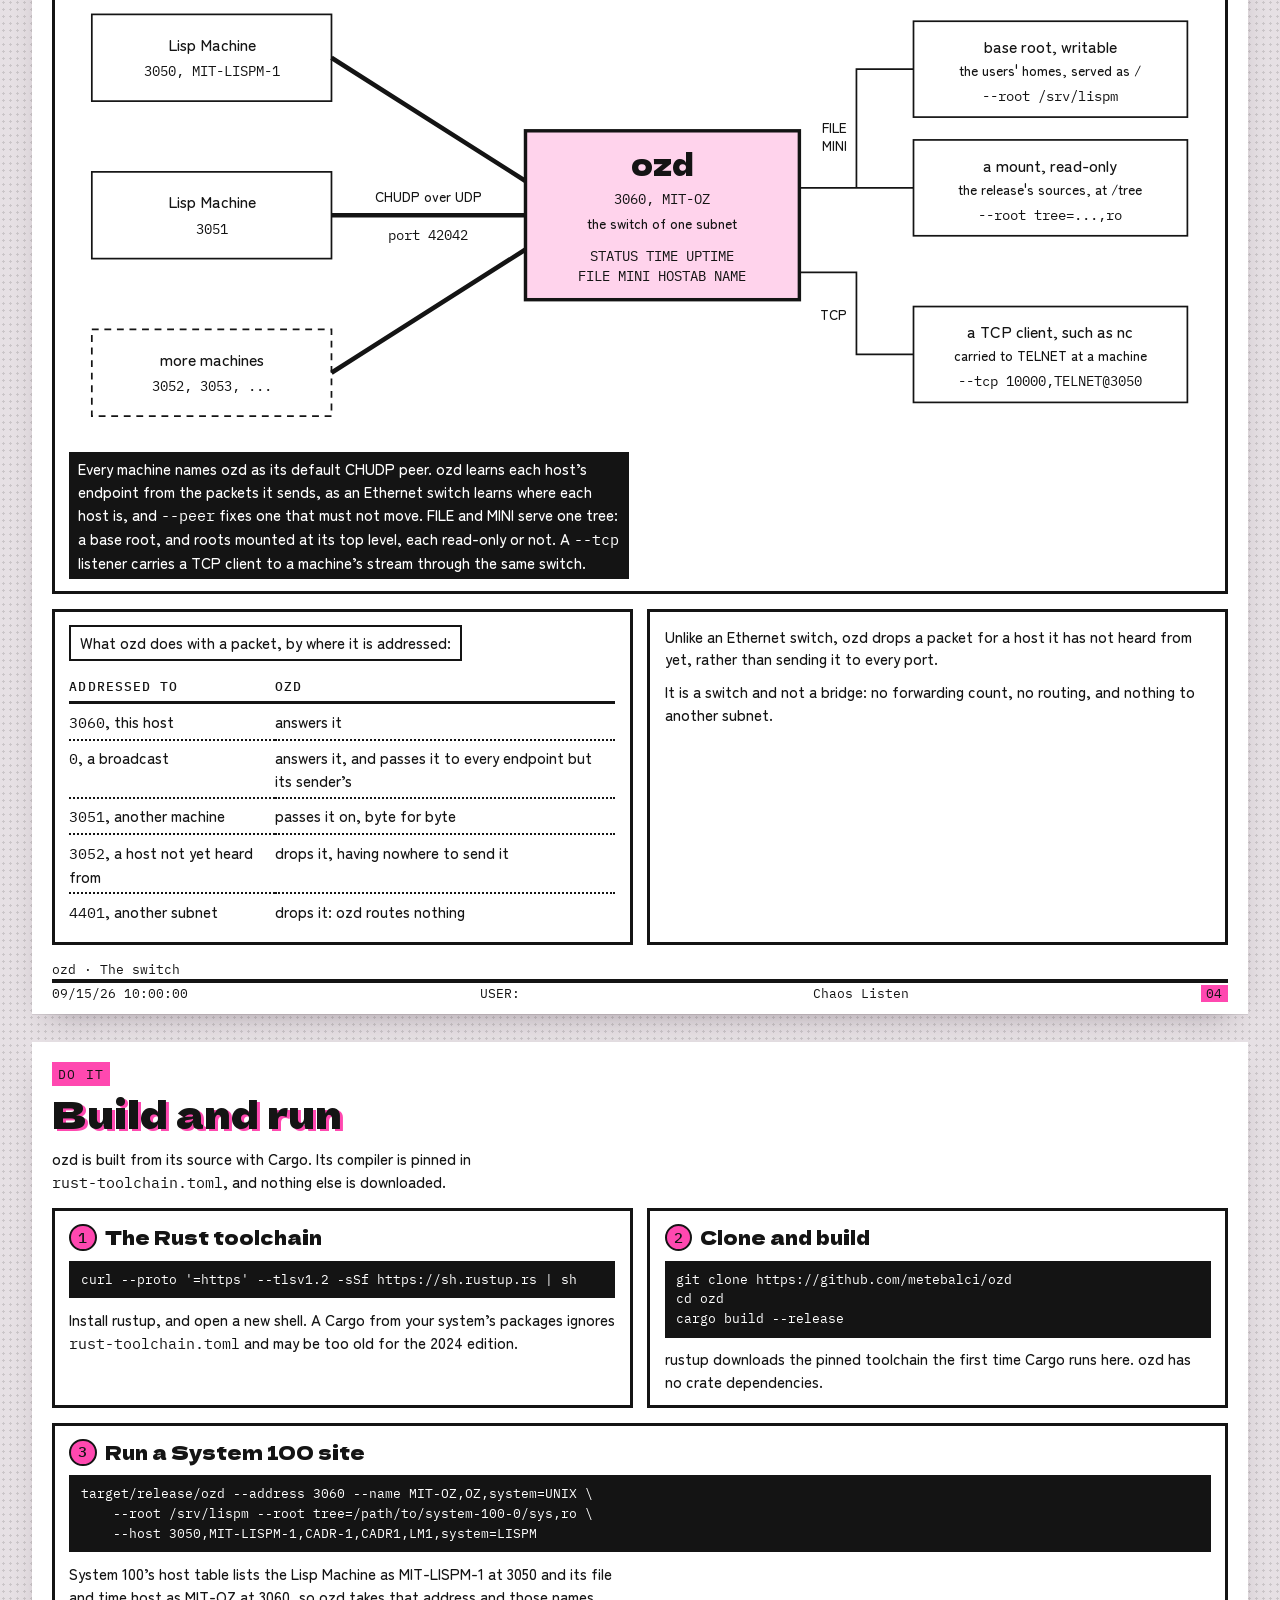
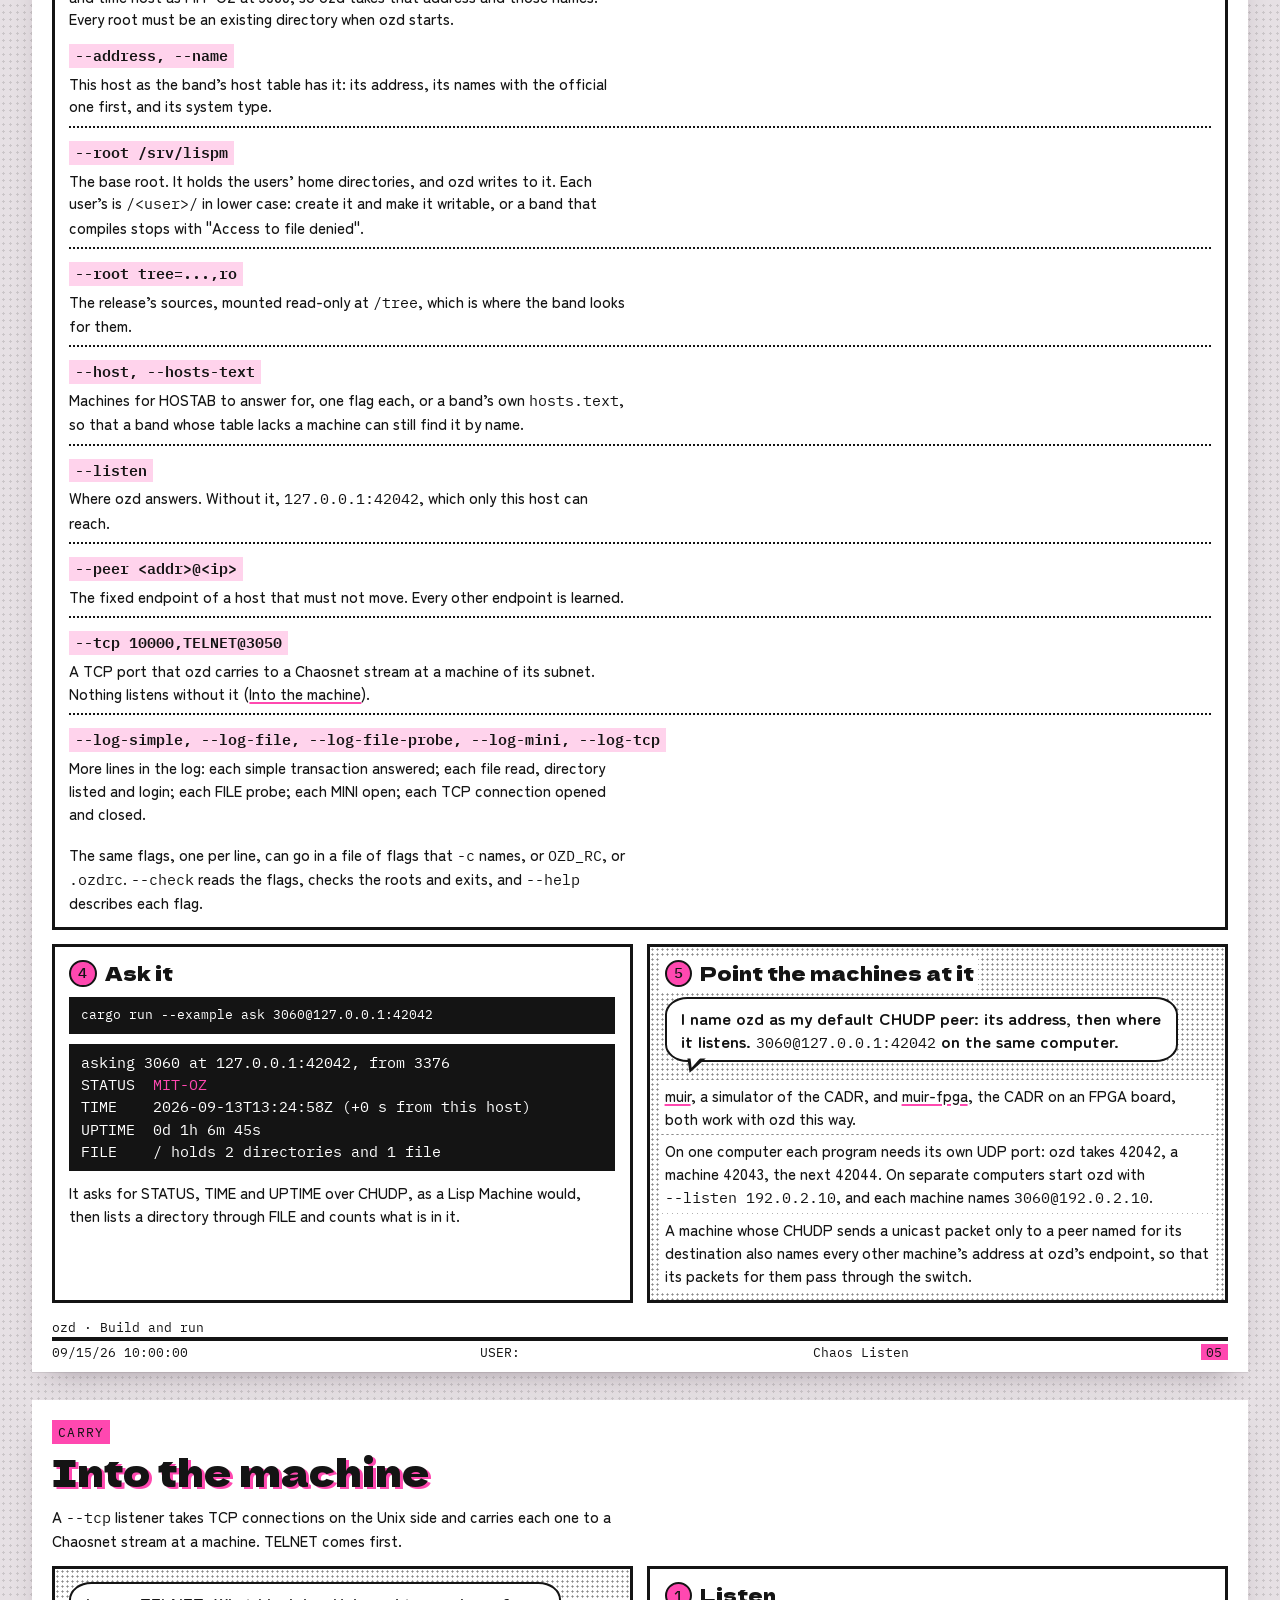
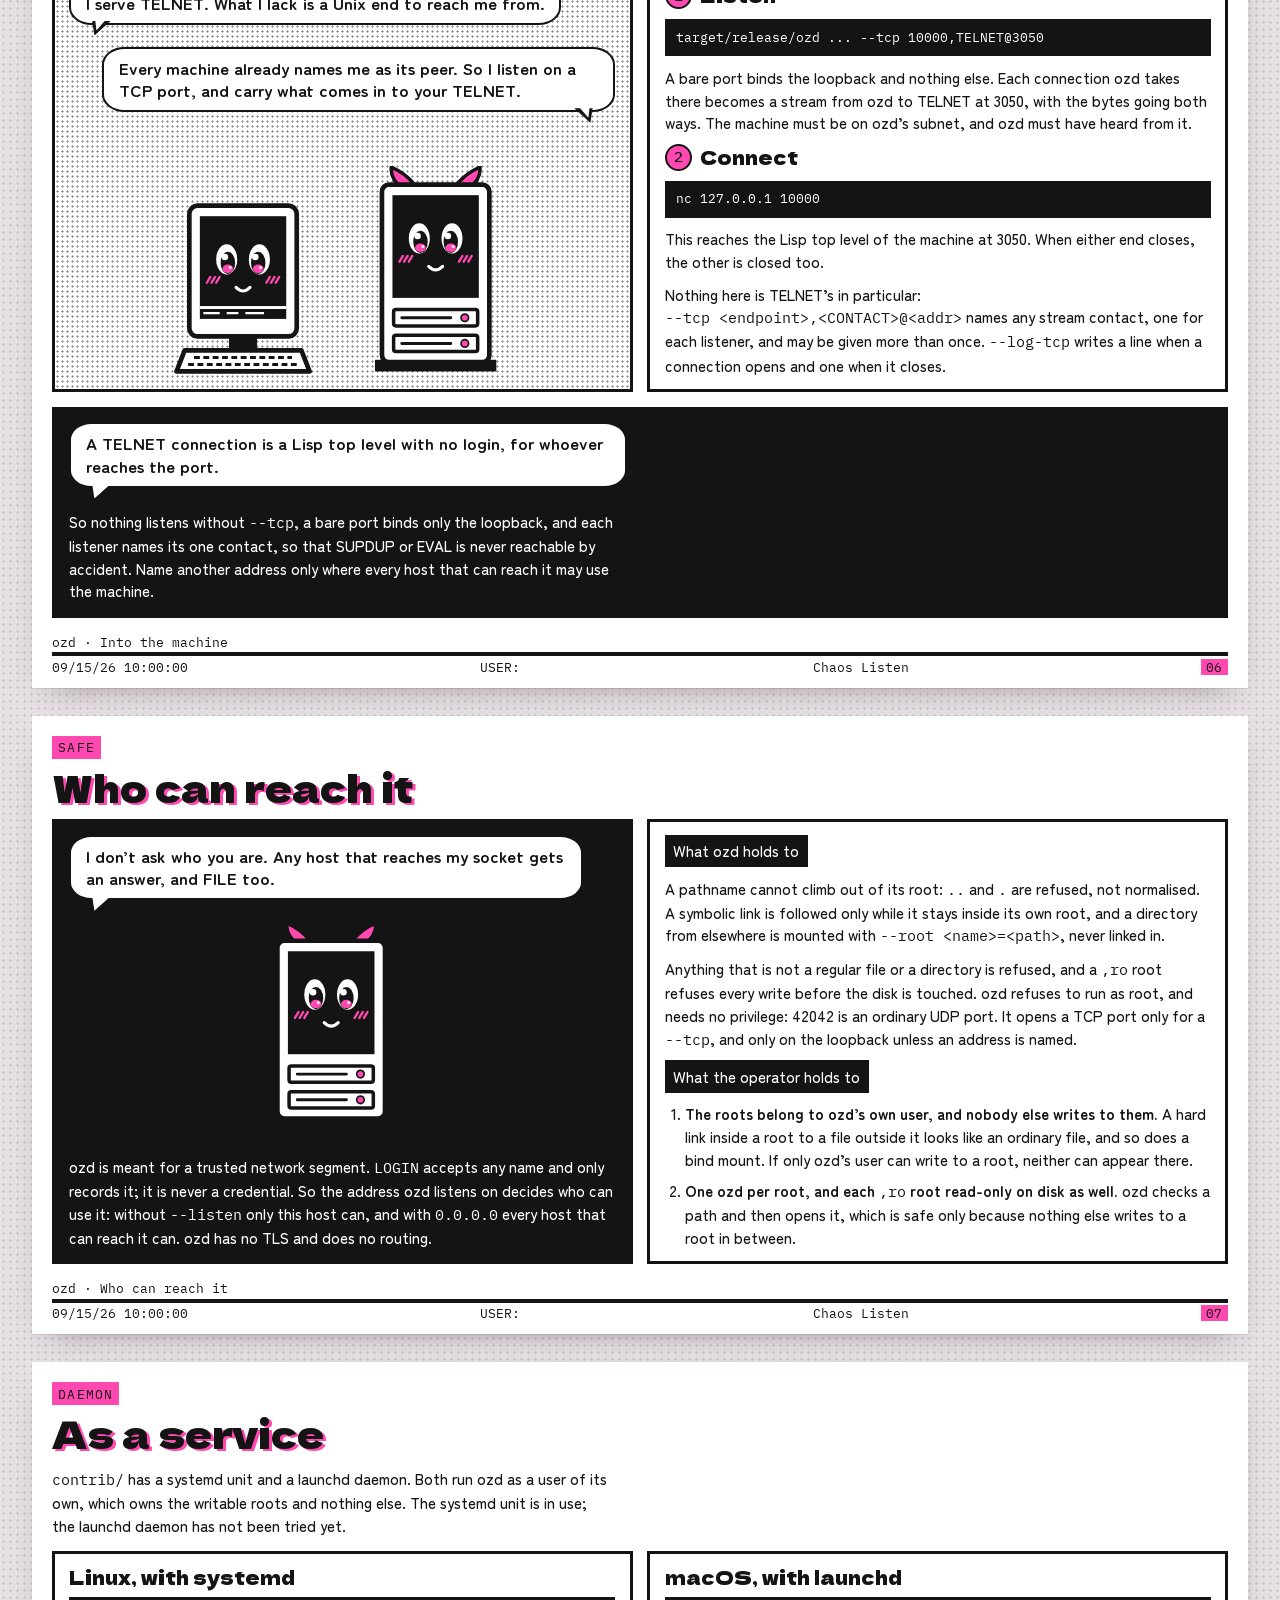
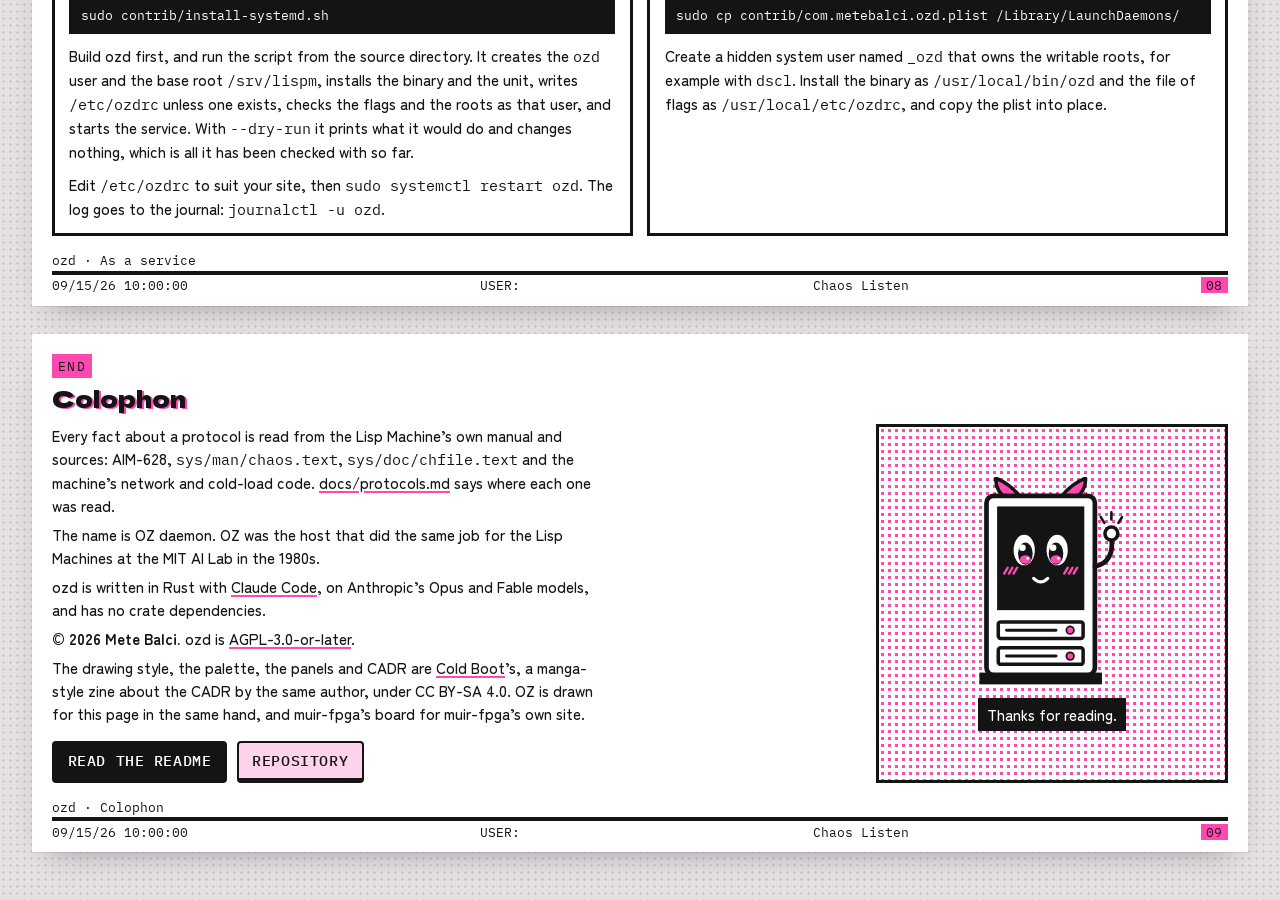
==== commit 7f371e0c: "The colophon links Cold Boot at coldboot.metebalci.com Cold Boot was credited by name and not linked" ====
--- a/pages/index.html
+++ b/pages/index.html
@@ -552,7 +552,7 @@
         <p>The name is OZ daemon. OZ was the host that did the same job for the Lisp Machines at the MIT AI Lab in the 1980s.</p>
         <p>ozd is written in Rust with <a href="https://claude.com/claude-code">Claude Code</a>, on Anthropic&rsquo;s Opus and Fable models, and has no crate dependencies.</p>
         <p><b>&copy; 2026 Mete Balci.</b> ozd is <a href="https://www.gnu.org/licenses/agpl-3.0.html">AGPL-3.0-or-later</a>.</p>
-        <p>The drawing style, the palette, the panels and CADR are Cold Boot&rsquo;s, a manga-style zine about the CADR by the same author, under CC BY-SA 4.0. OZ is drawn for this page in the same hand, and muir-fpga&rsquo;s board for muir-fpga&rsquo;s own site.</p>
+        <p>The drawing style, the palette, the panels and CADR are <a href="https://coldboot.metebalci.com">Cold Boot</a>&rsquo;s, a manga-style zine about the CADR by the same author, under CC BY-SA 4.0. OZ is drawn for this page in the same hand, and muir-fpga&rsquo;s board for muir-fpga&rsquo;s own site.</p>
         <div class="actions" style="margin-top:0.6rem;">
           <a class="key" href="https://github.com/metebalci/ozd#readme">Read the README</a>
           <a class="key lm" href="https://github.com/metebalci/ozd">Repository</a>
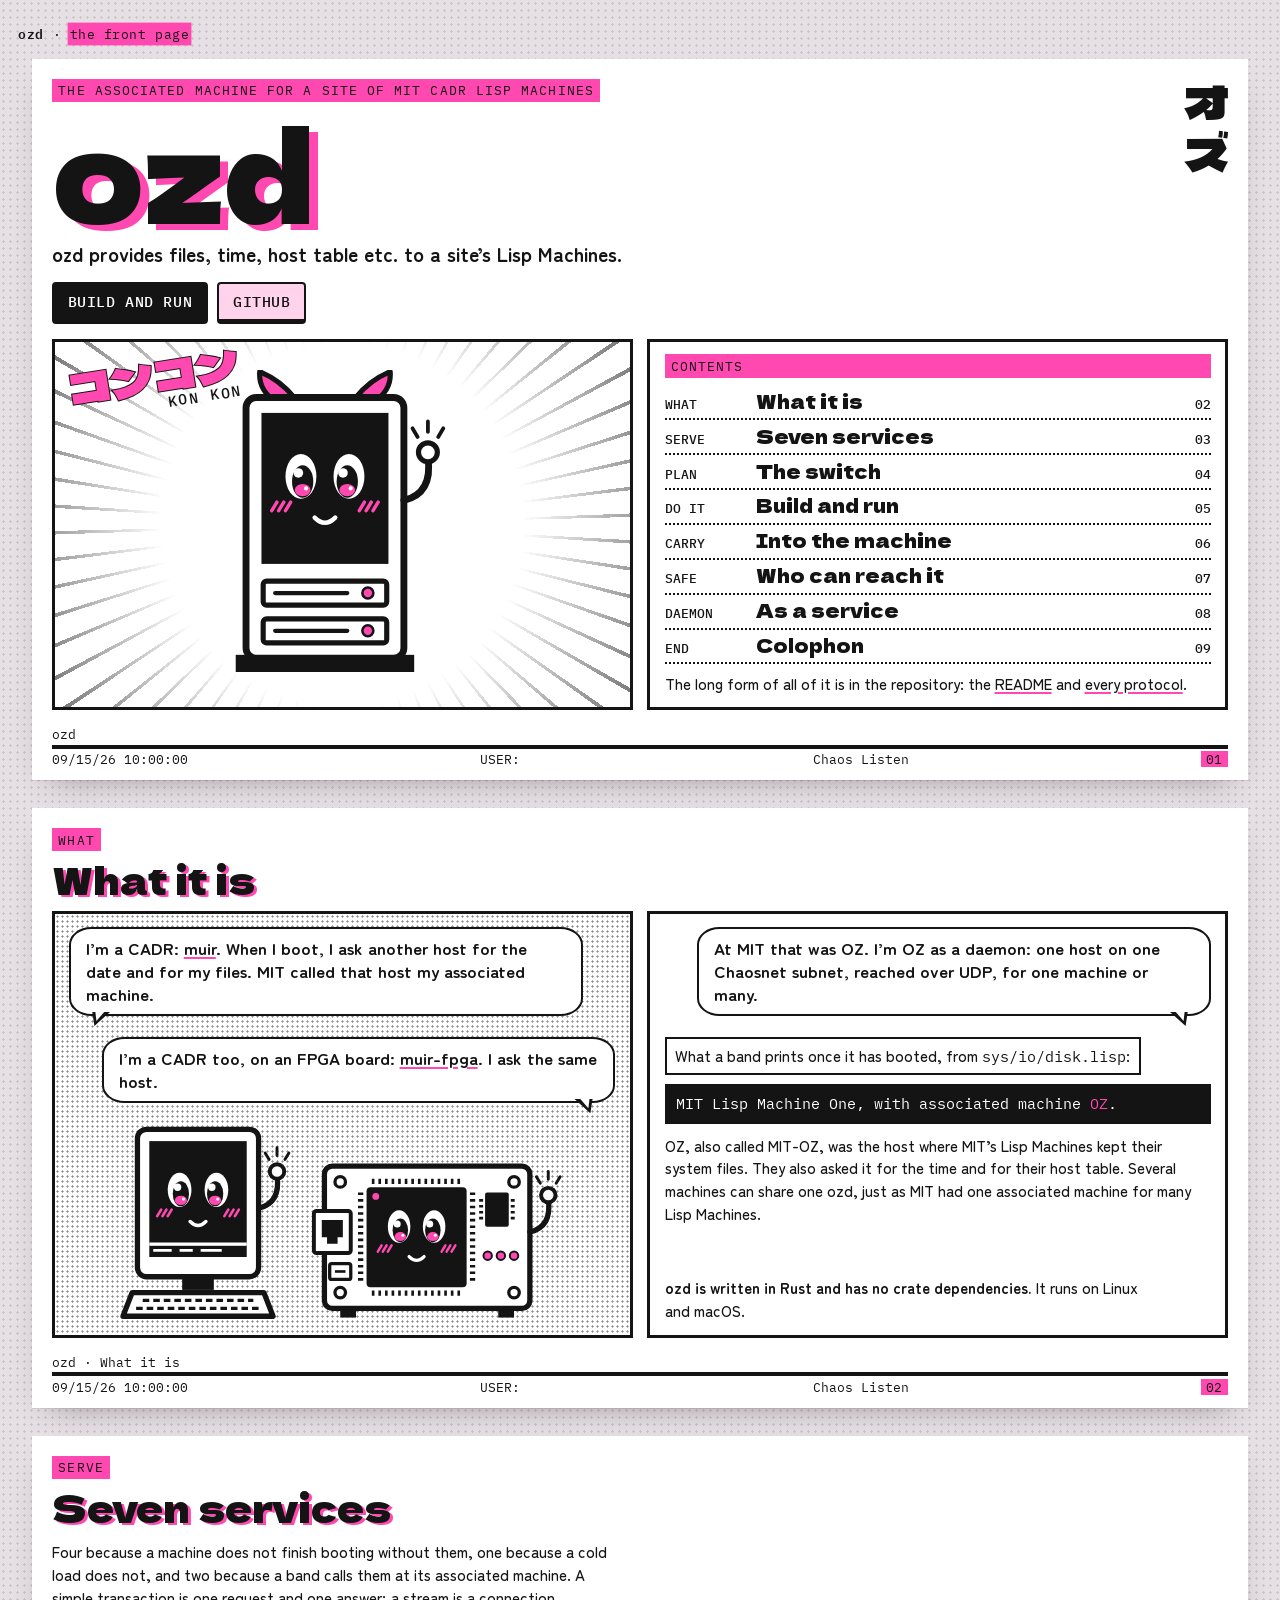
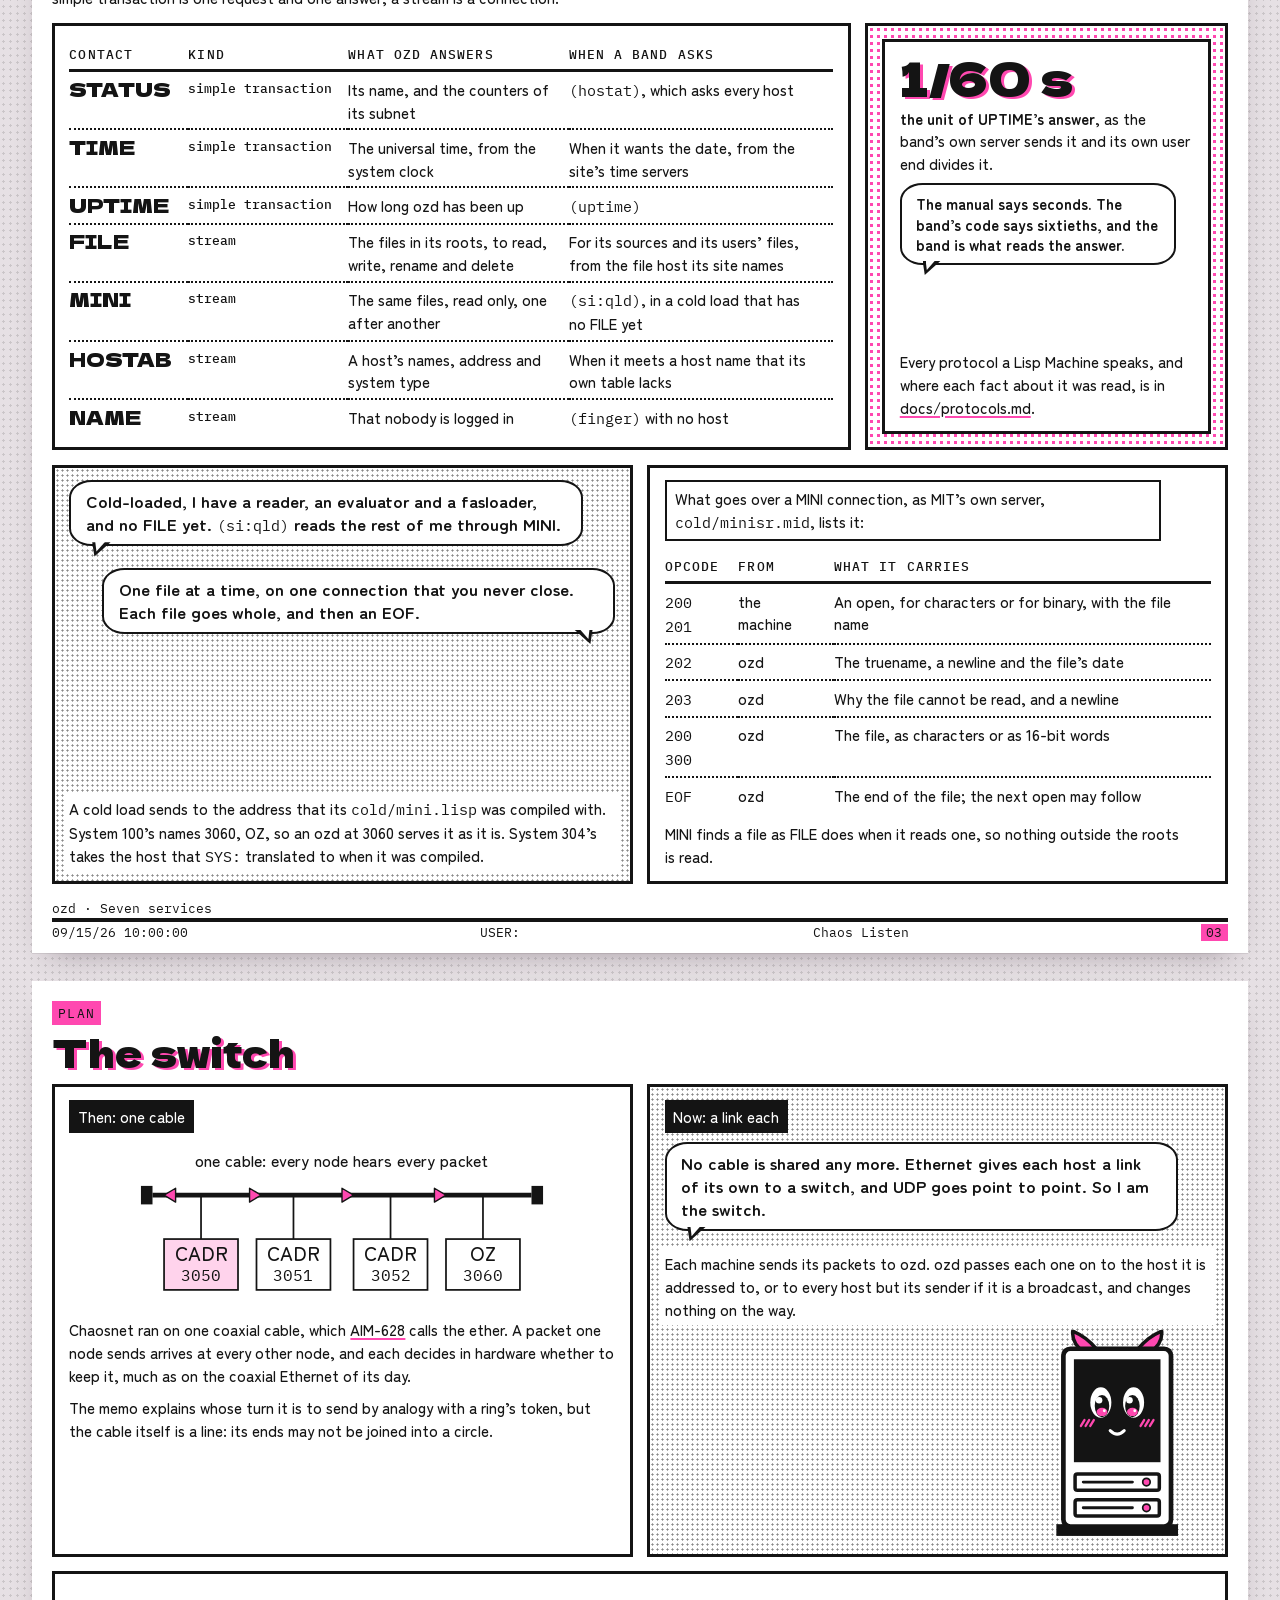
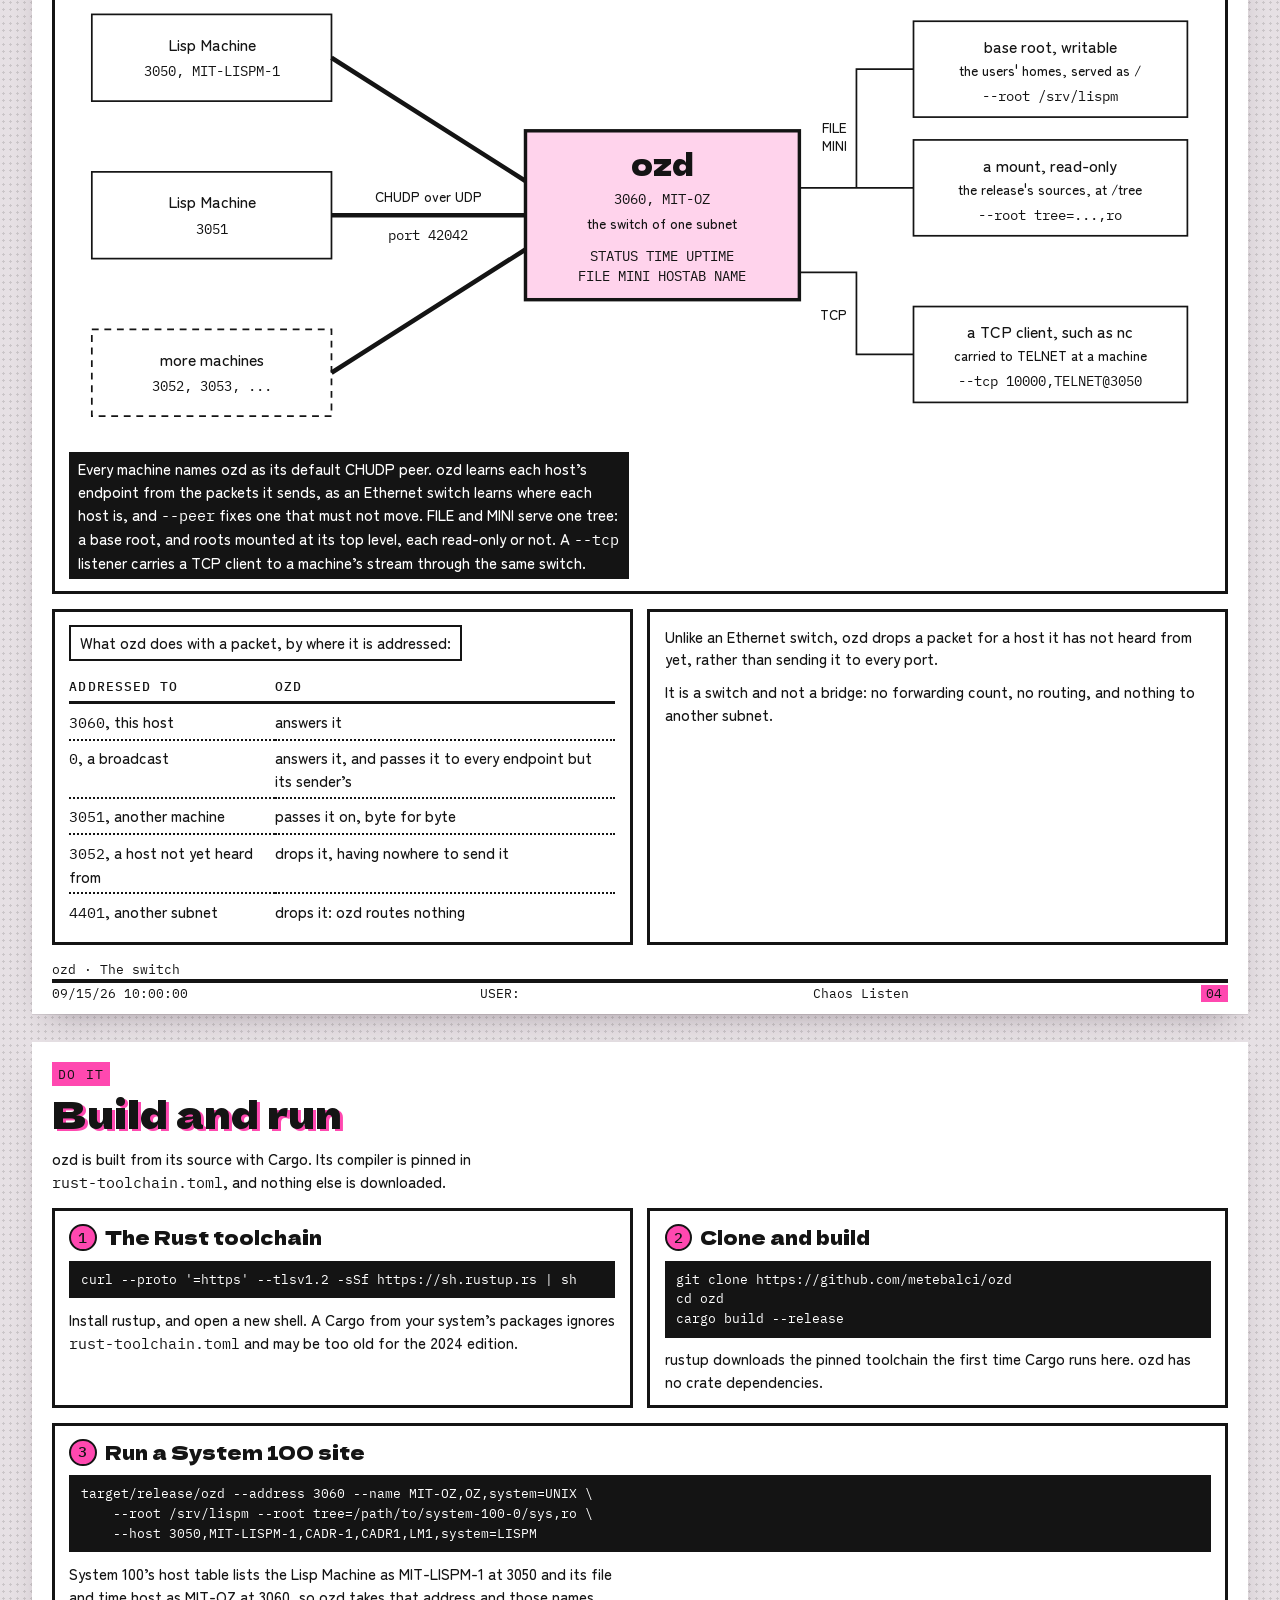
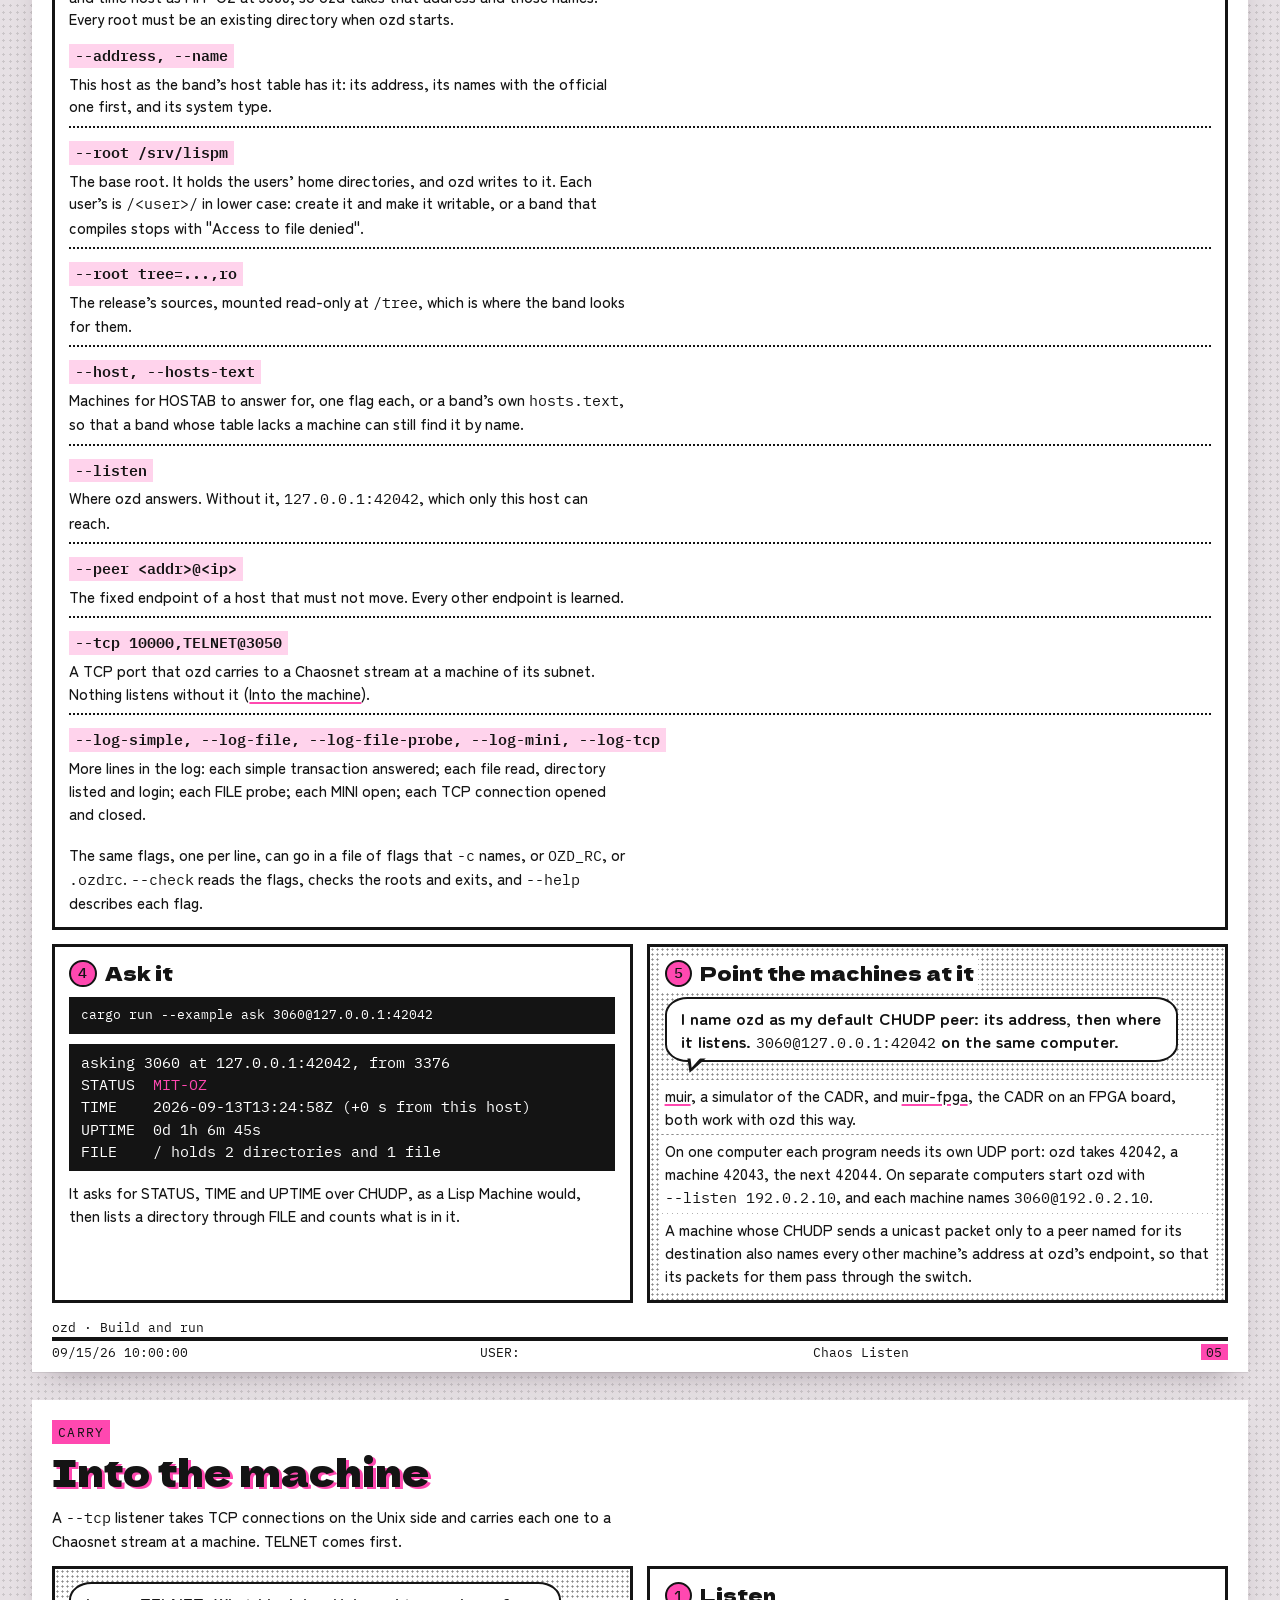
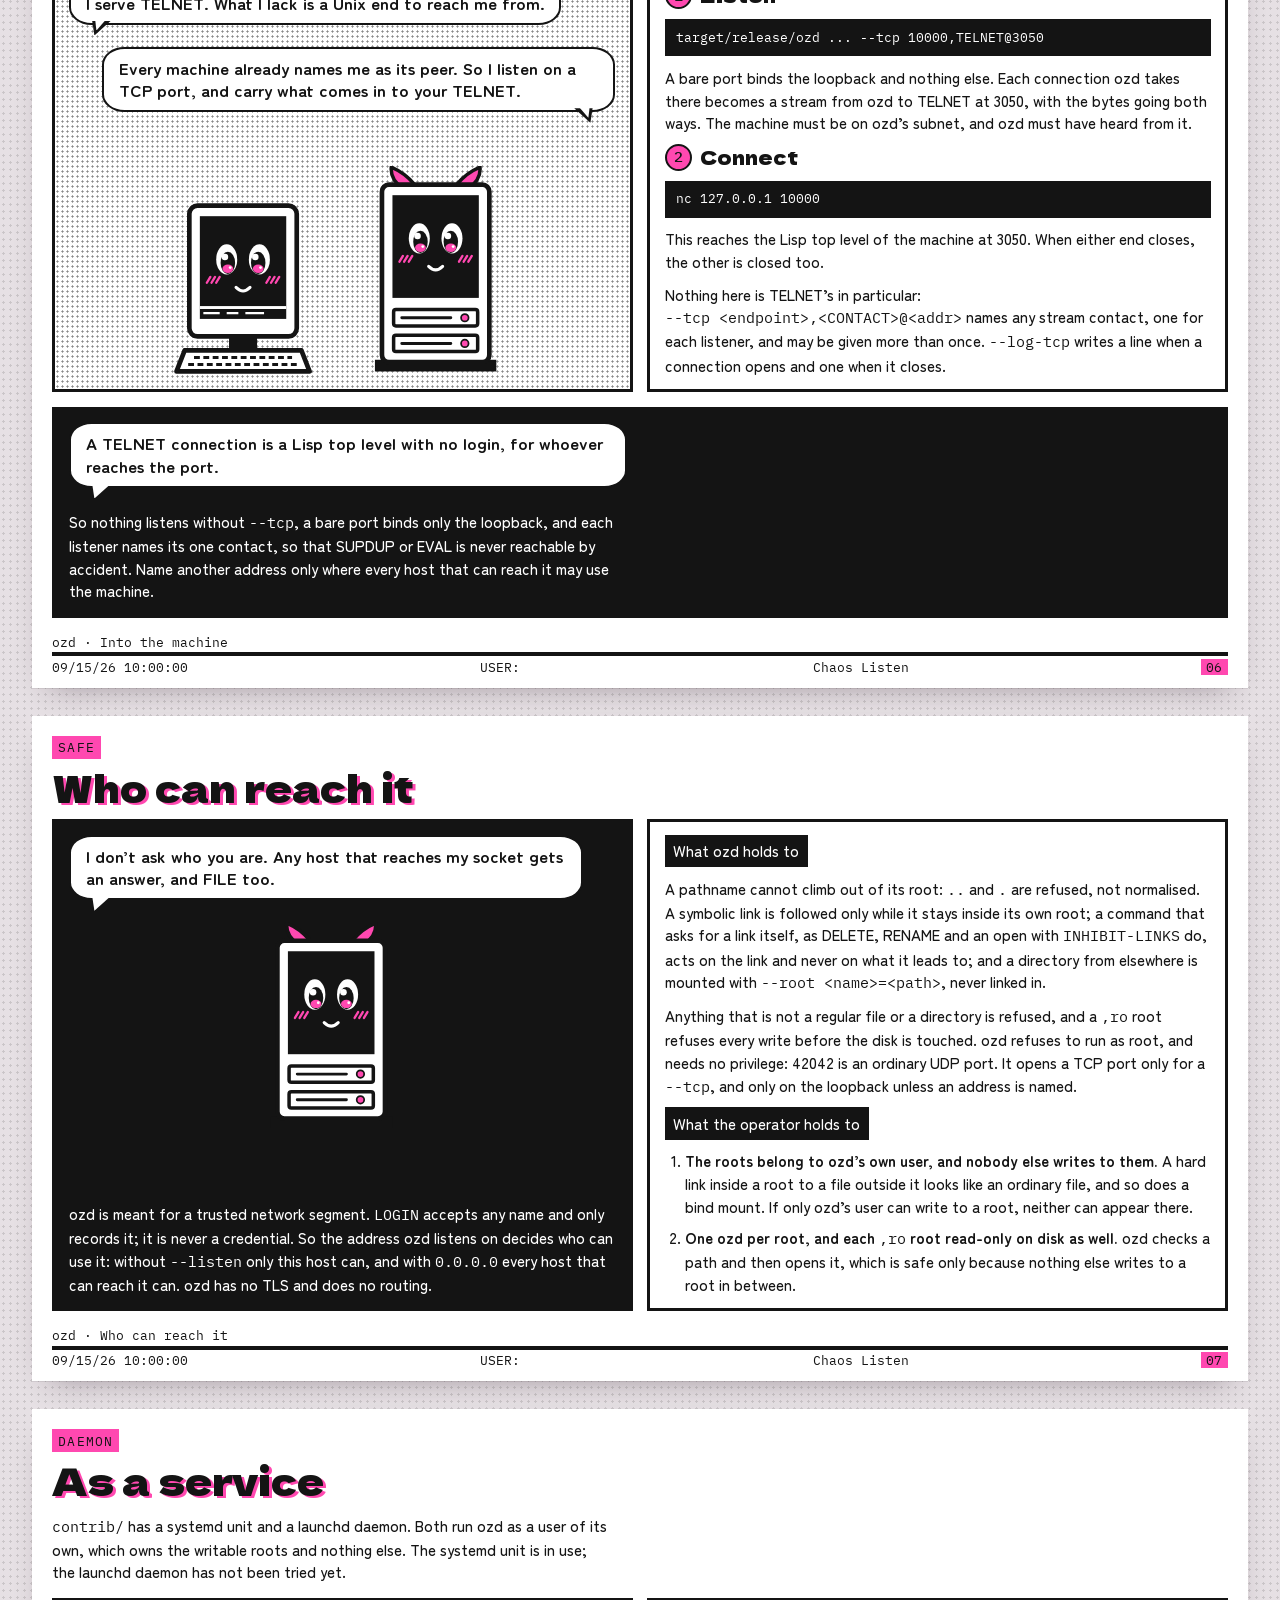
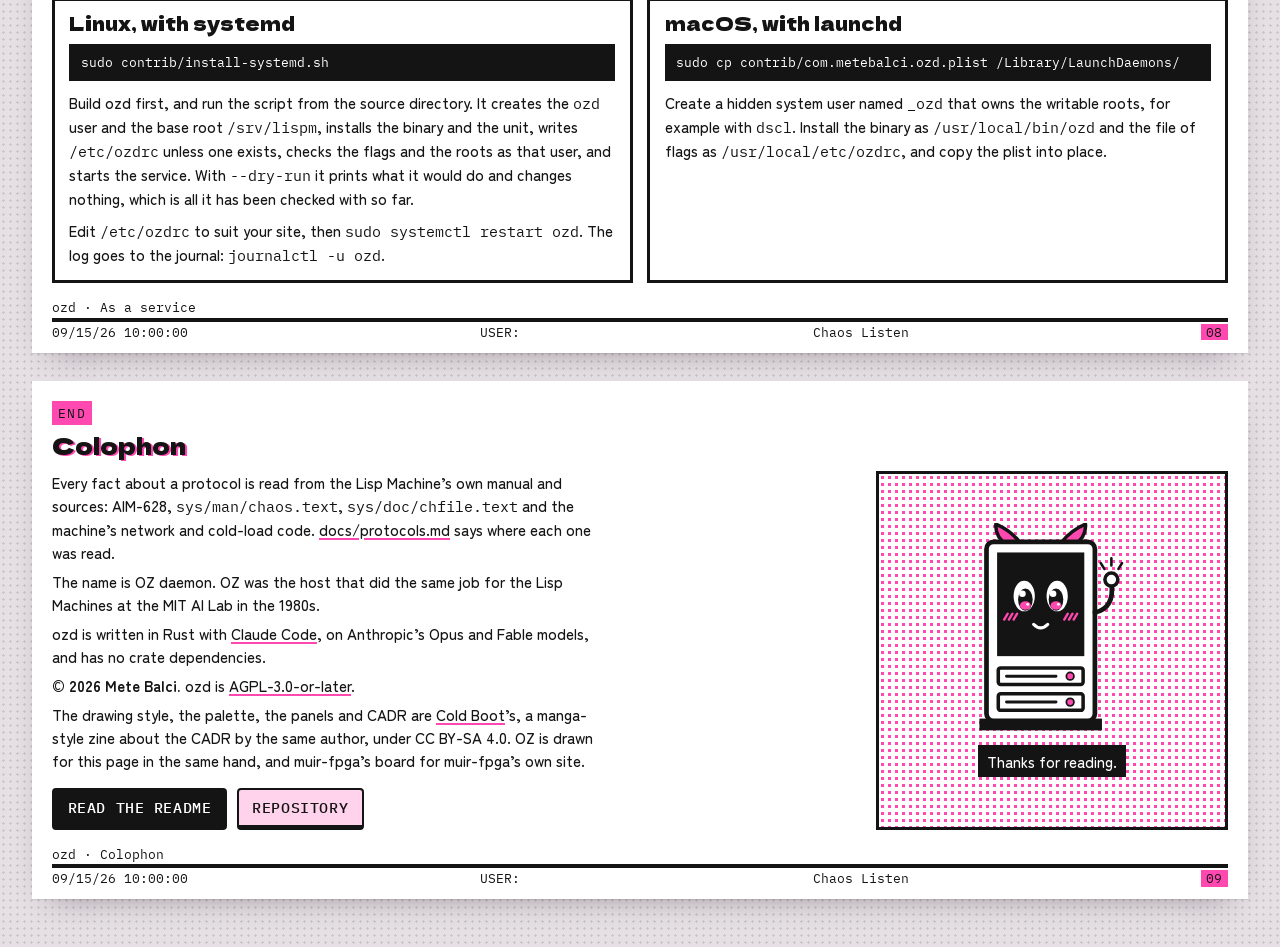
==== commit 252484ea: "FILE's INHIBIT-LINKS acts on a link itself, and never on what it leads to The band asks for a link i" ====
--- a/pages/index.html
+++ b/pages/index.html
@@ -494,7 +494,7 @@
 
       <div class="panel">
         <p class="cap">What ozd holds to</p>
-        <p class="small">A pathname cannot climb out of its root: <code>..</code> and <code>.</code> are refused, not normalised. A symbolic link is followed only while it stays inside its own root, and a directory from elsewhere is mounted with <code>--root &lt;name&gt;=&lt;path&gt;</code>, never linked in.</p>
+        <p class="small">A pathname cannot climb out of its root: <code>..</code> and <code>.</code> are refused, not normalised. A symbolic link is followed only while it stays inside its own root; a command that asks for a link itself, as DELETE, RENAME and an open with <code>INHIBIT-LINKS</code> do, acts on the link and never on what it leads to; and a directory from elsewhere is mounted with <code>--root &lt;name&gt;=&lt;path&gt;</code>, never linked in.</p>
         <p class="small">Anything that is not a regular file or a directory is refused, and a <code>,ro</code> root refuses every write before the disk is touched. ozd refuses to run as root, and needs no privilege: 42042 is an ordinary UDP port. It opens a TCP port only for a <code>--tcp</code>, and only on the loopback unless an address is named.</p>
         <p class="cap">What the operator holds to</p>
         <ol class="rules">
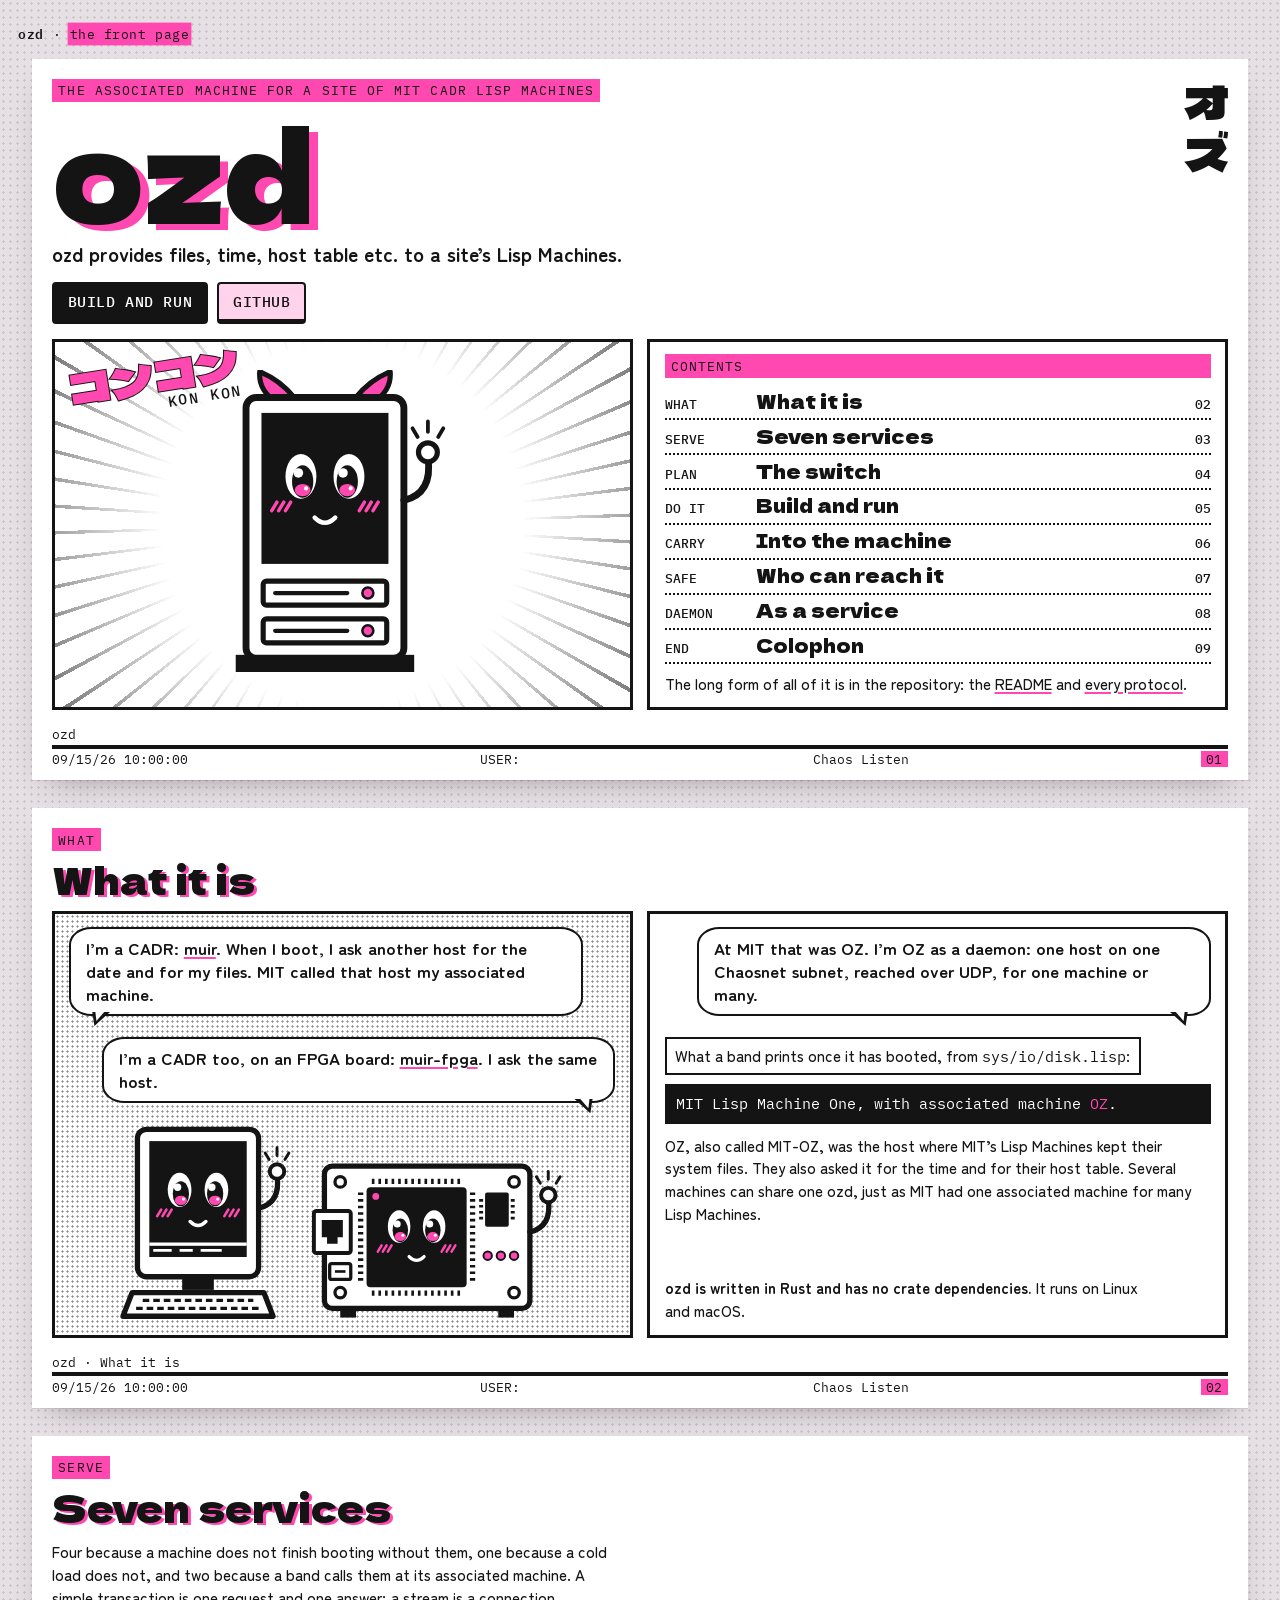
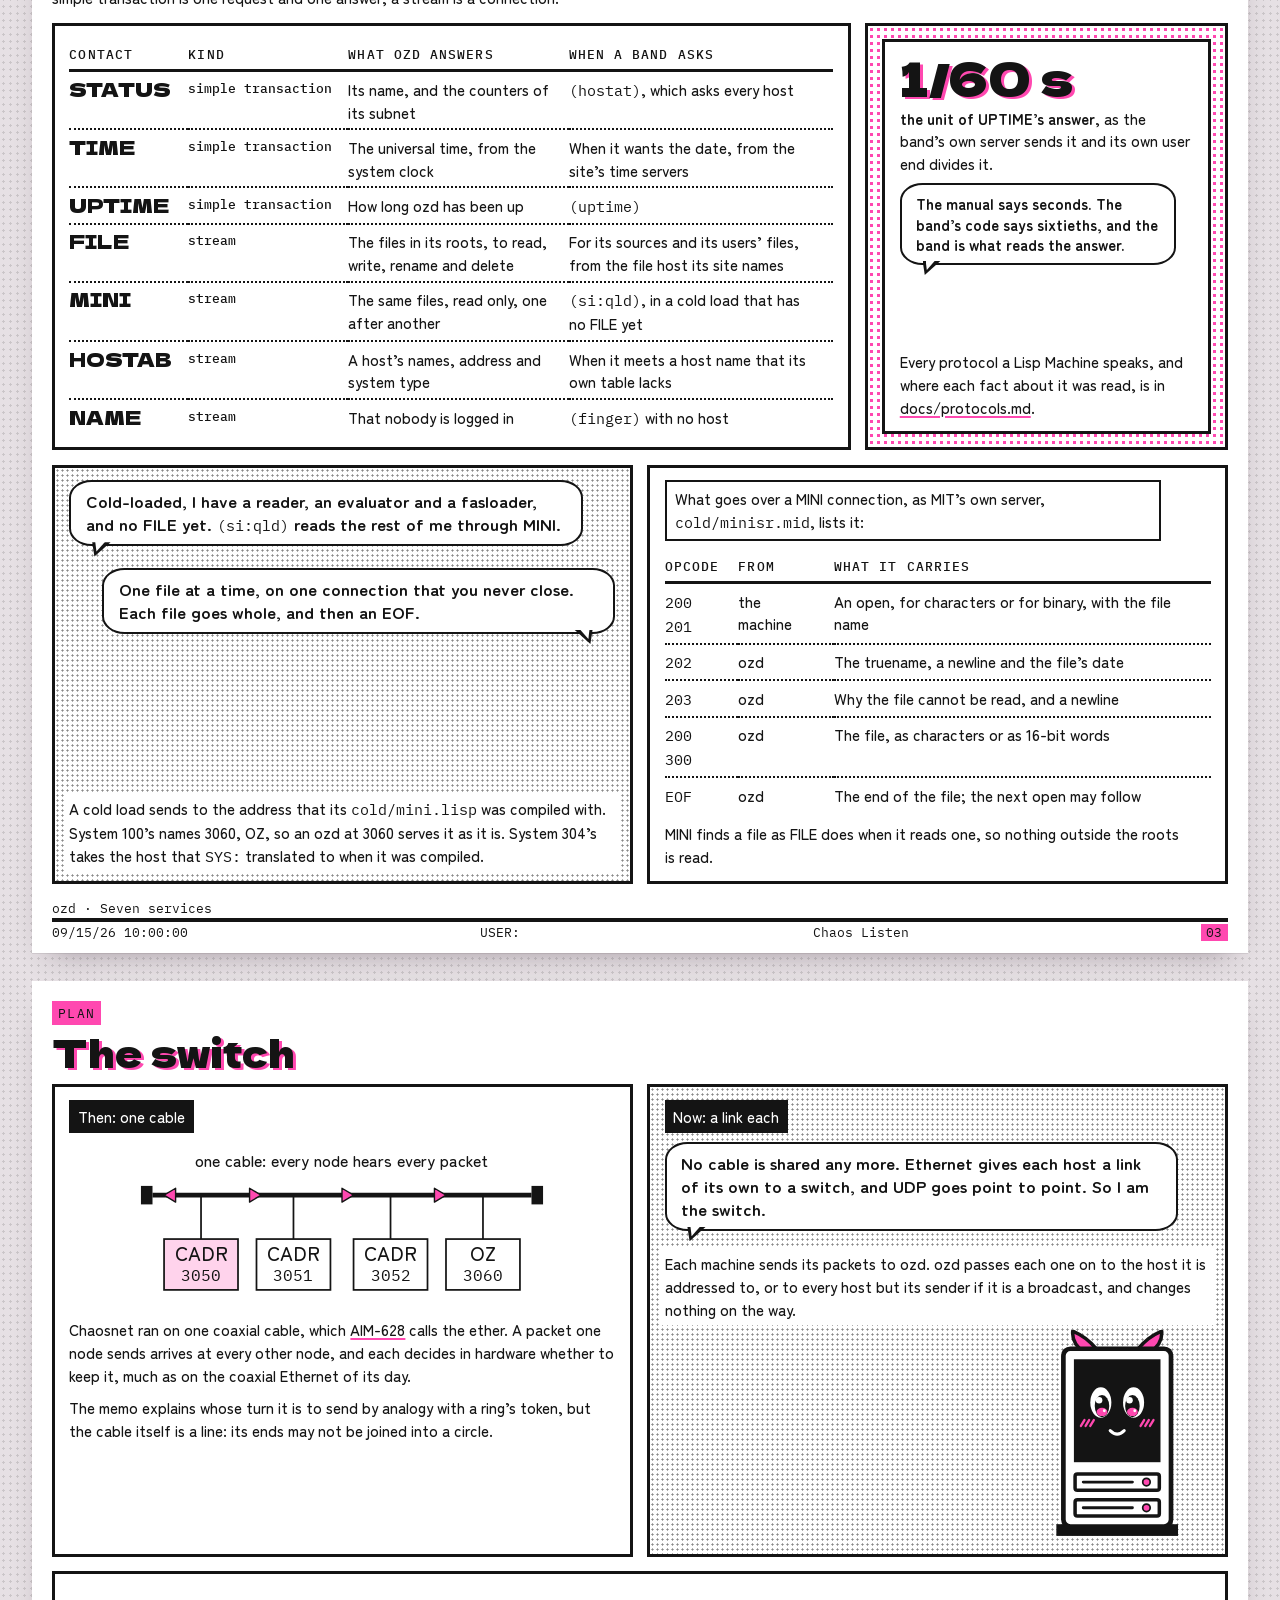
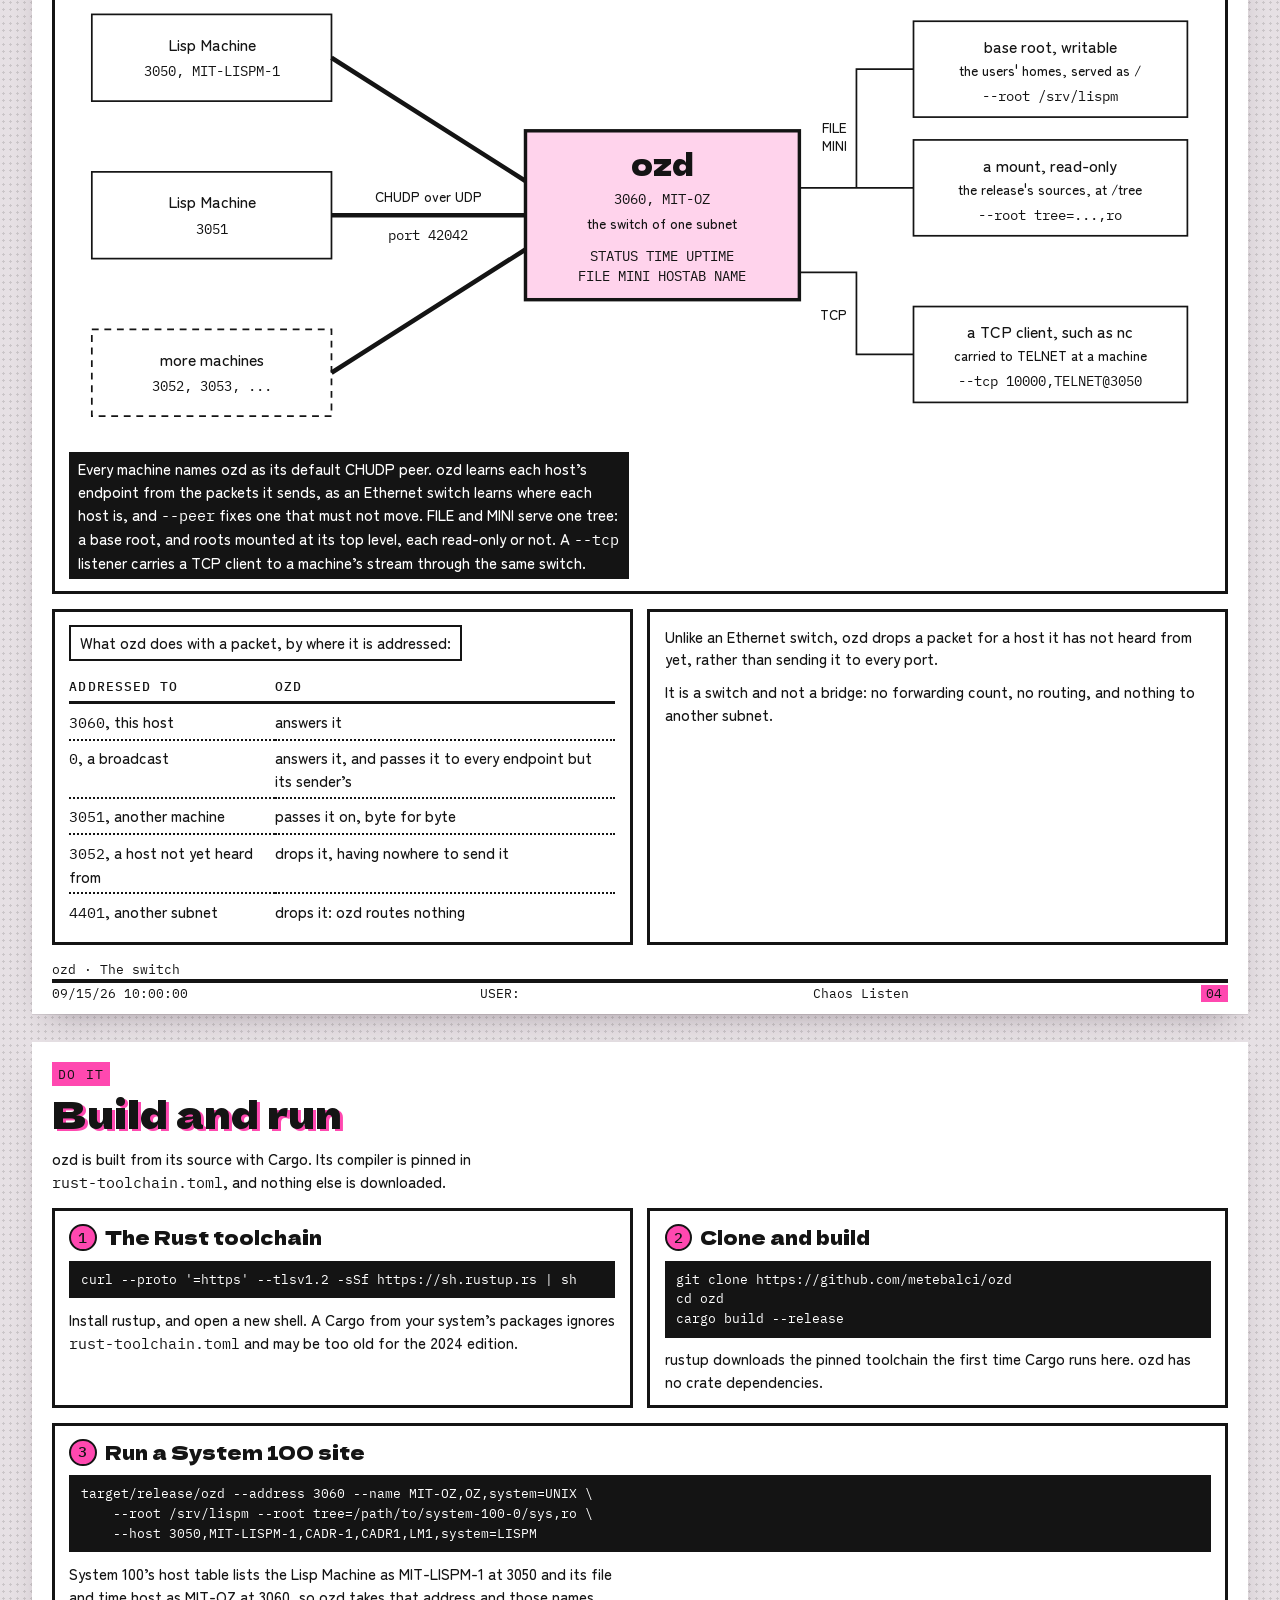
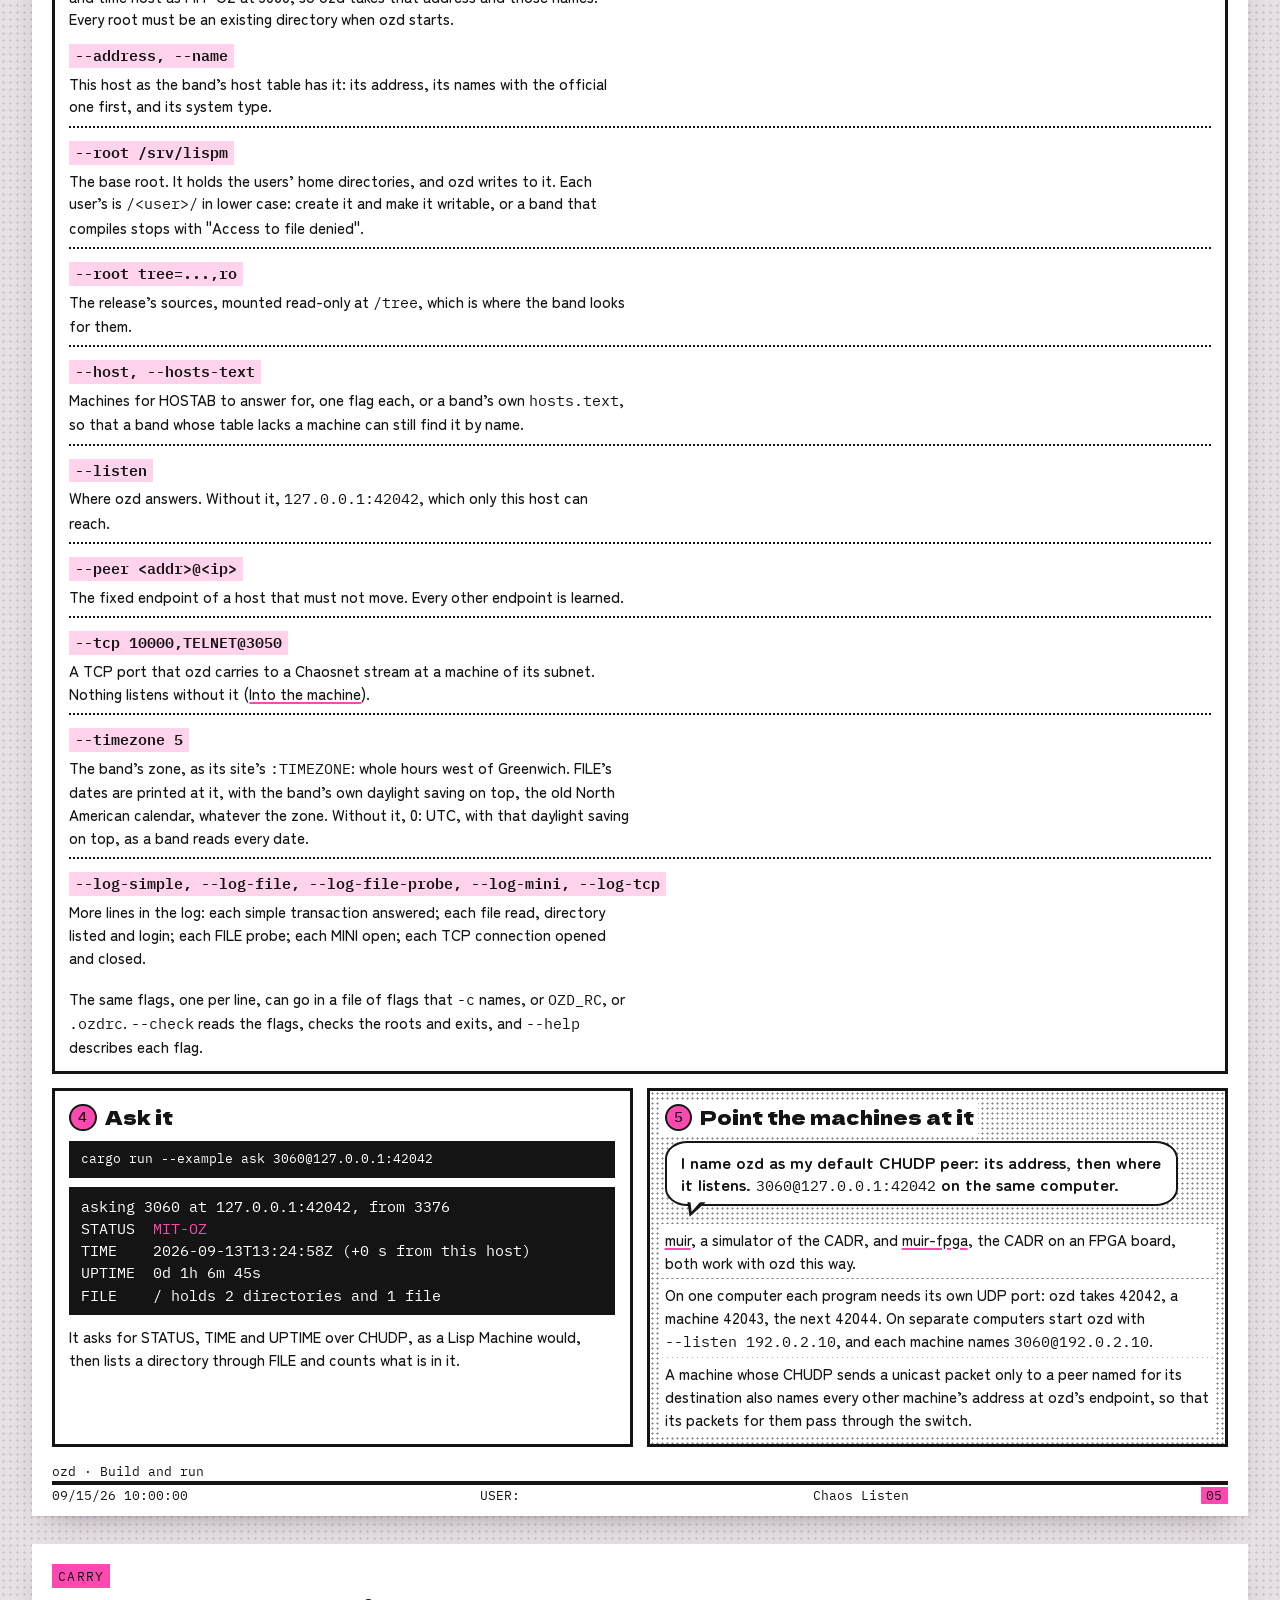
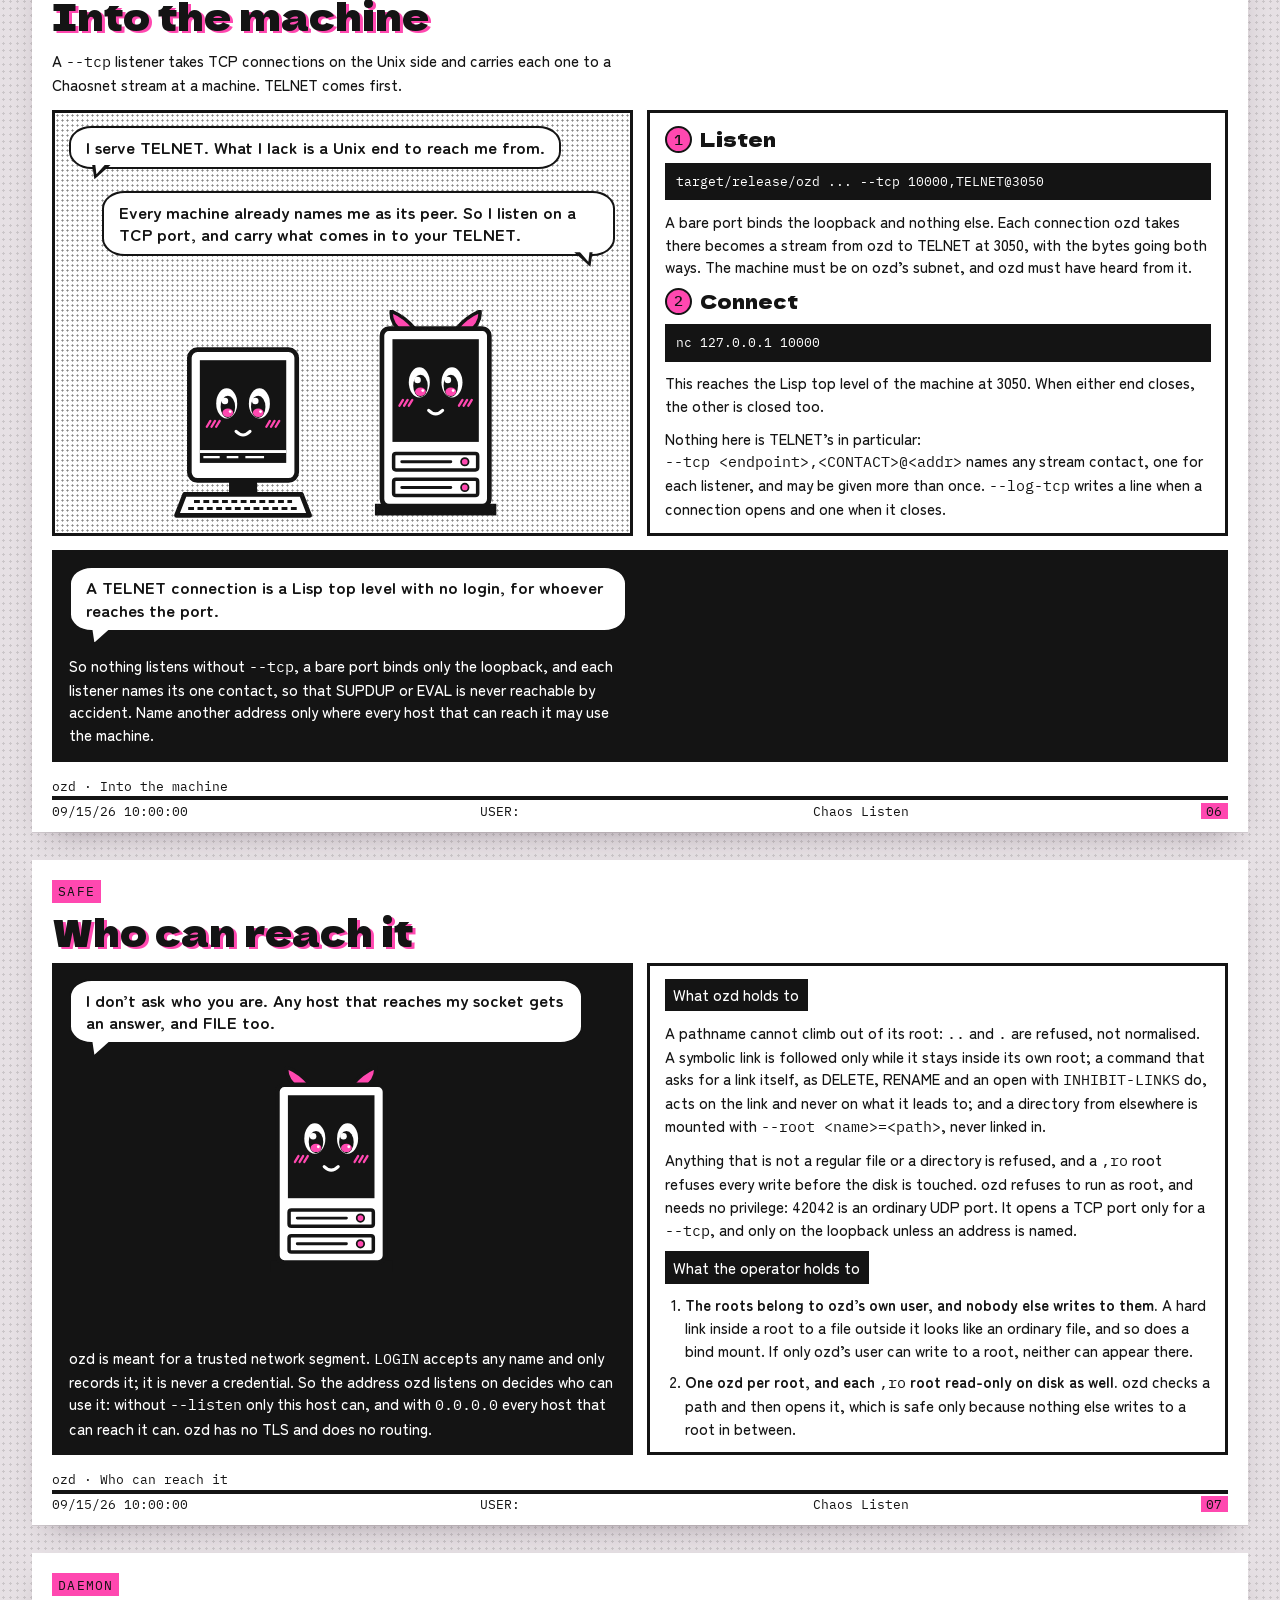
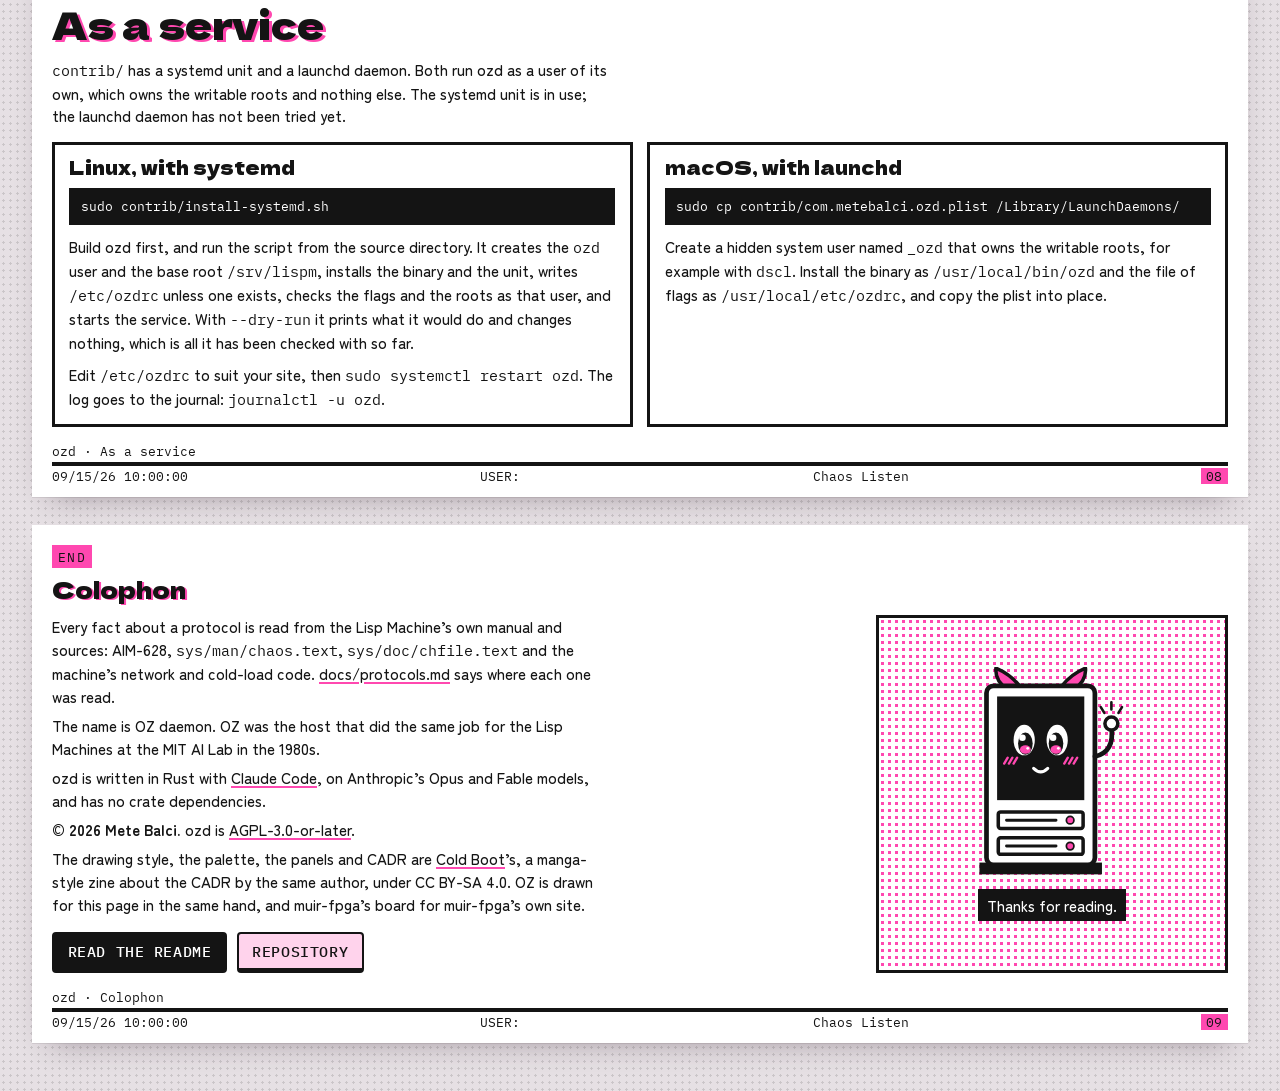
==== commit 19ad7f99: "FILE prints its dates in the band's zone, with the band's daylight saving A band reads every date FI" ====
--- a/pages/index.html
+++ b/pages/index.html
@@ -405,6 +405,7 @@
           <div><dt>--listen</dt><dd>Where ozd answers. Without it, <code>127.0.0.1:42042</code>, which only this host can reach.</dd></div>
           <div><dt>--peer &lt;addr&gt;@&lt;ip&gt;</dt><dd>The fixed endpoint of a host that must not move. Every other endpoint is learned.</dd></div>
           <div><dt>--tcp 10000,TELNET@3050</dt><dd>A TCP port that ozd carries to a Chaosnet stream at a machine of its subnet. Nothing listens without it (<a href="#tcp">Into the machine</a>).</dd></div>
+          <div><dt>--timezone 5</dt><dd>The band&rsquo;s zone, as its site&rsquo;s <code>:TIMEZONE</code>: whole hours west of Greenwich. FILE&rsquo;s dates are printed at it, with the band&rsquo;s own daylight saving on top, the old North American calendar, whatever the zone. Without it, 0: UTC, with that daylight saving on top, as a band reads every date.</dd></div>
           <div><dt>--log-simple, --log-file, --log-file-probe, --log-mini, --log-tcp</dt><dd>More lines in the log: each simple transaction answered; each file read, directory listed and login; each FILE probe; each MINI open; each TCP connection opened and closed.</dd></div>
         </dl>
         <p class="small">The same flags, one per line, can go in a file of flags that <code>-c</code> names, or <code>OZD_RC</code>, or <code>.ozdrc</code>. <code>--check</code> reads the flags, checks the roots and exits, and <code>--help</code> describes each flag.</p>
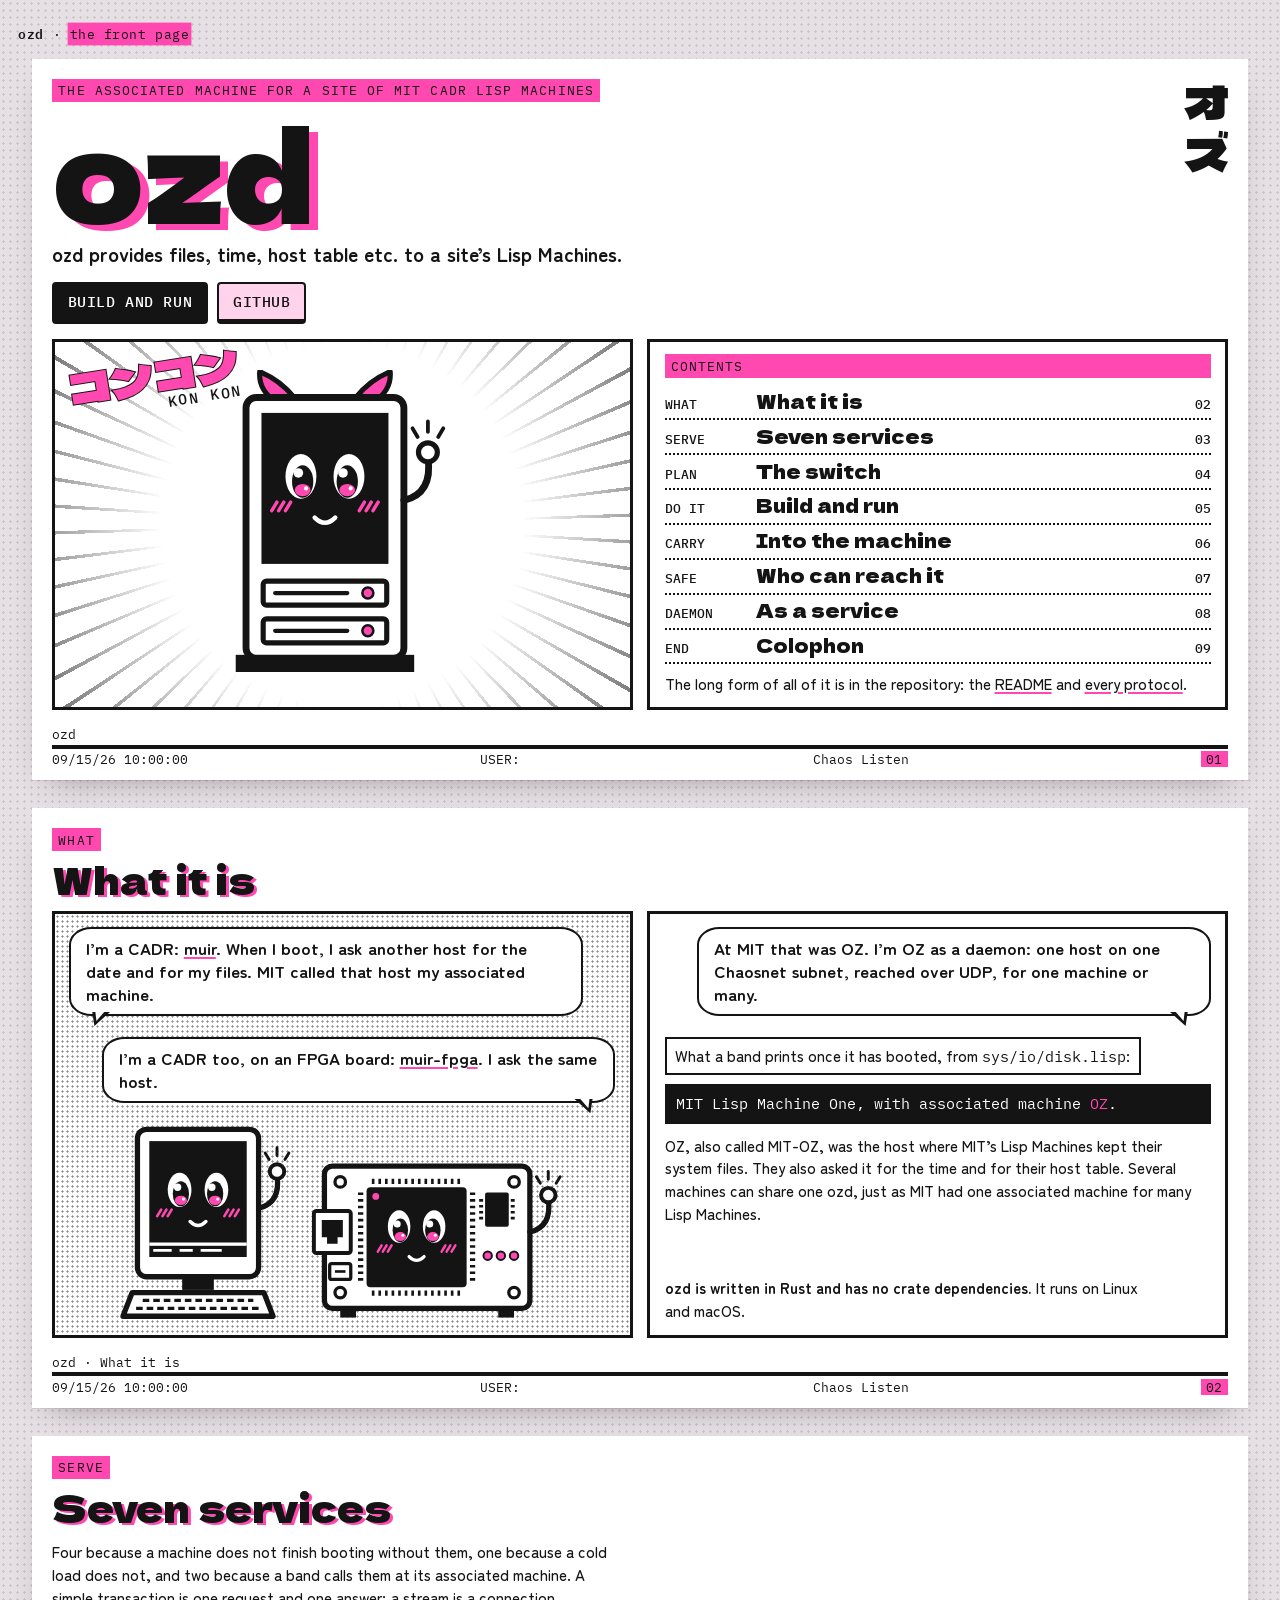
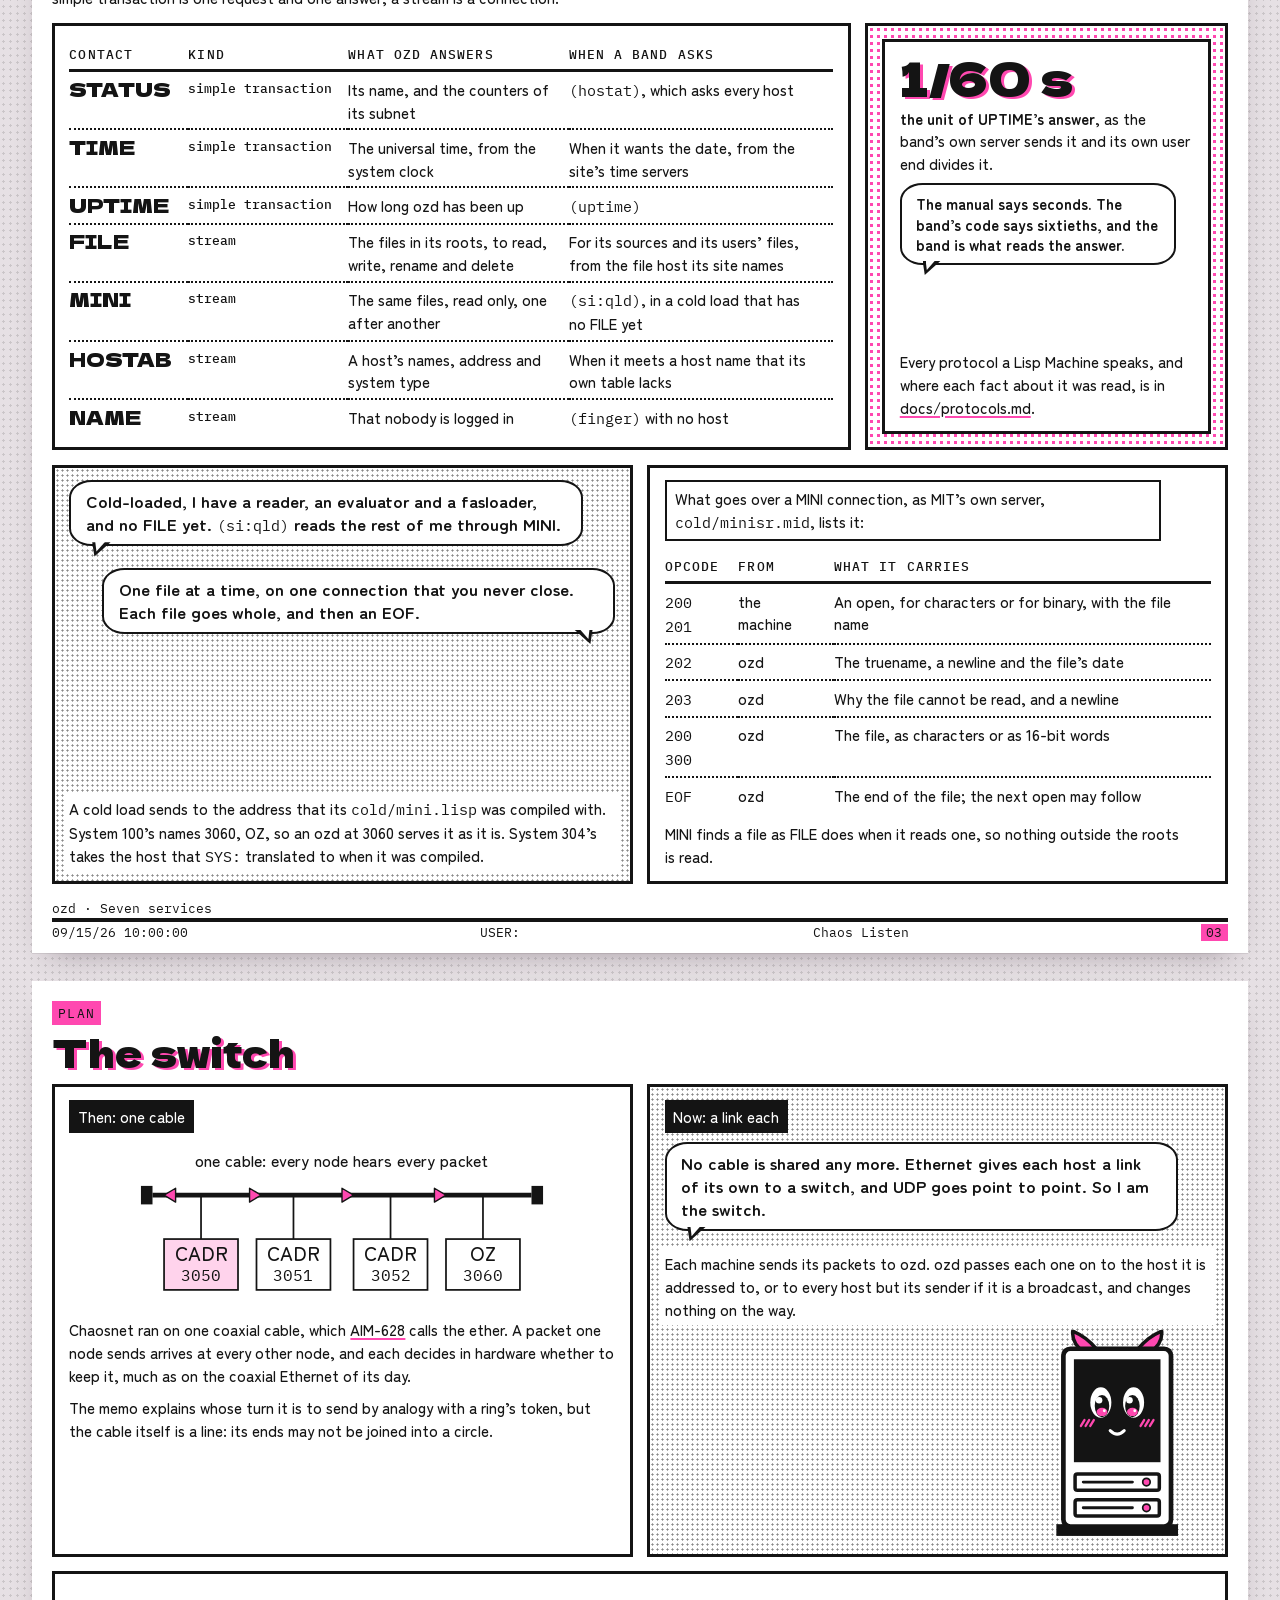
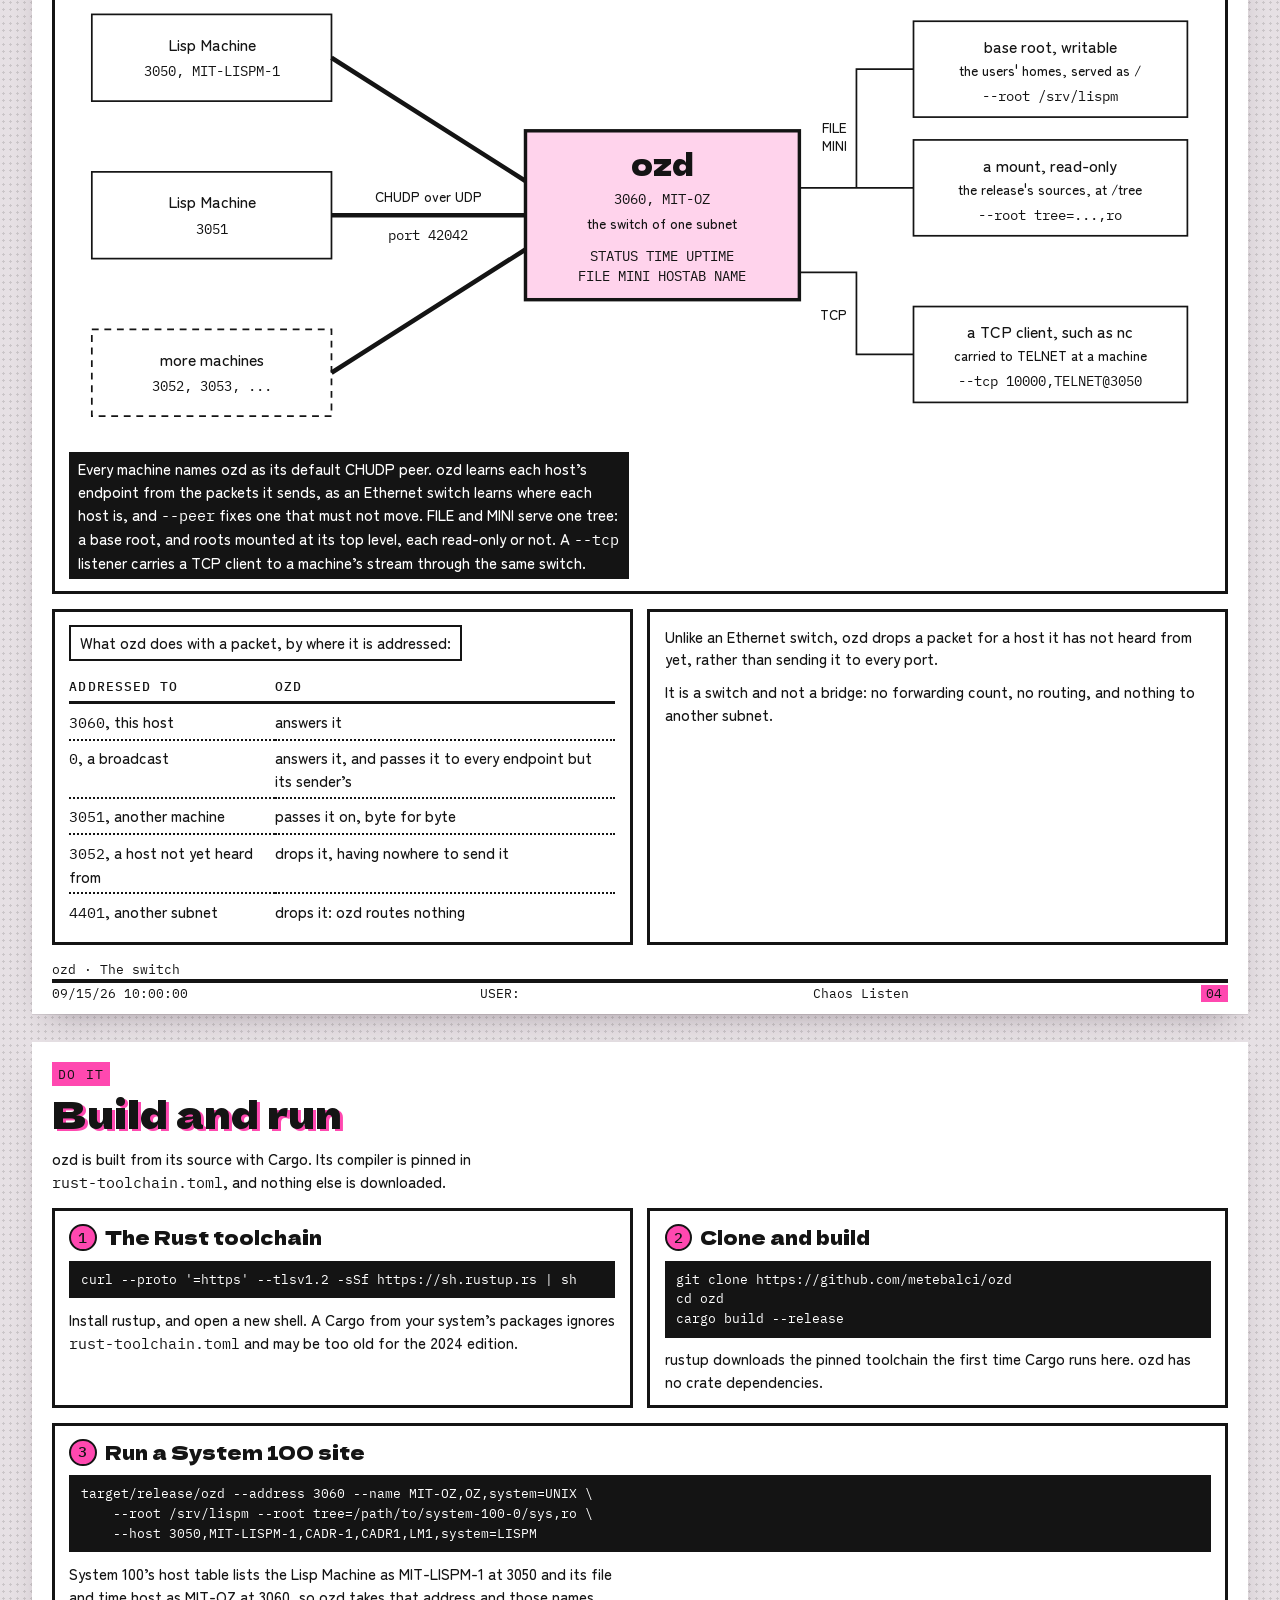
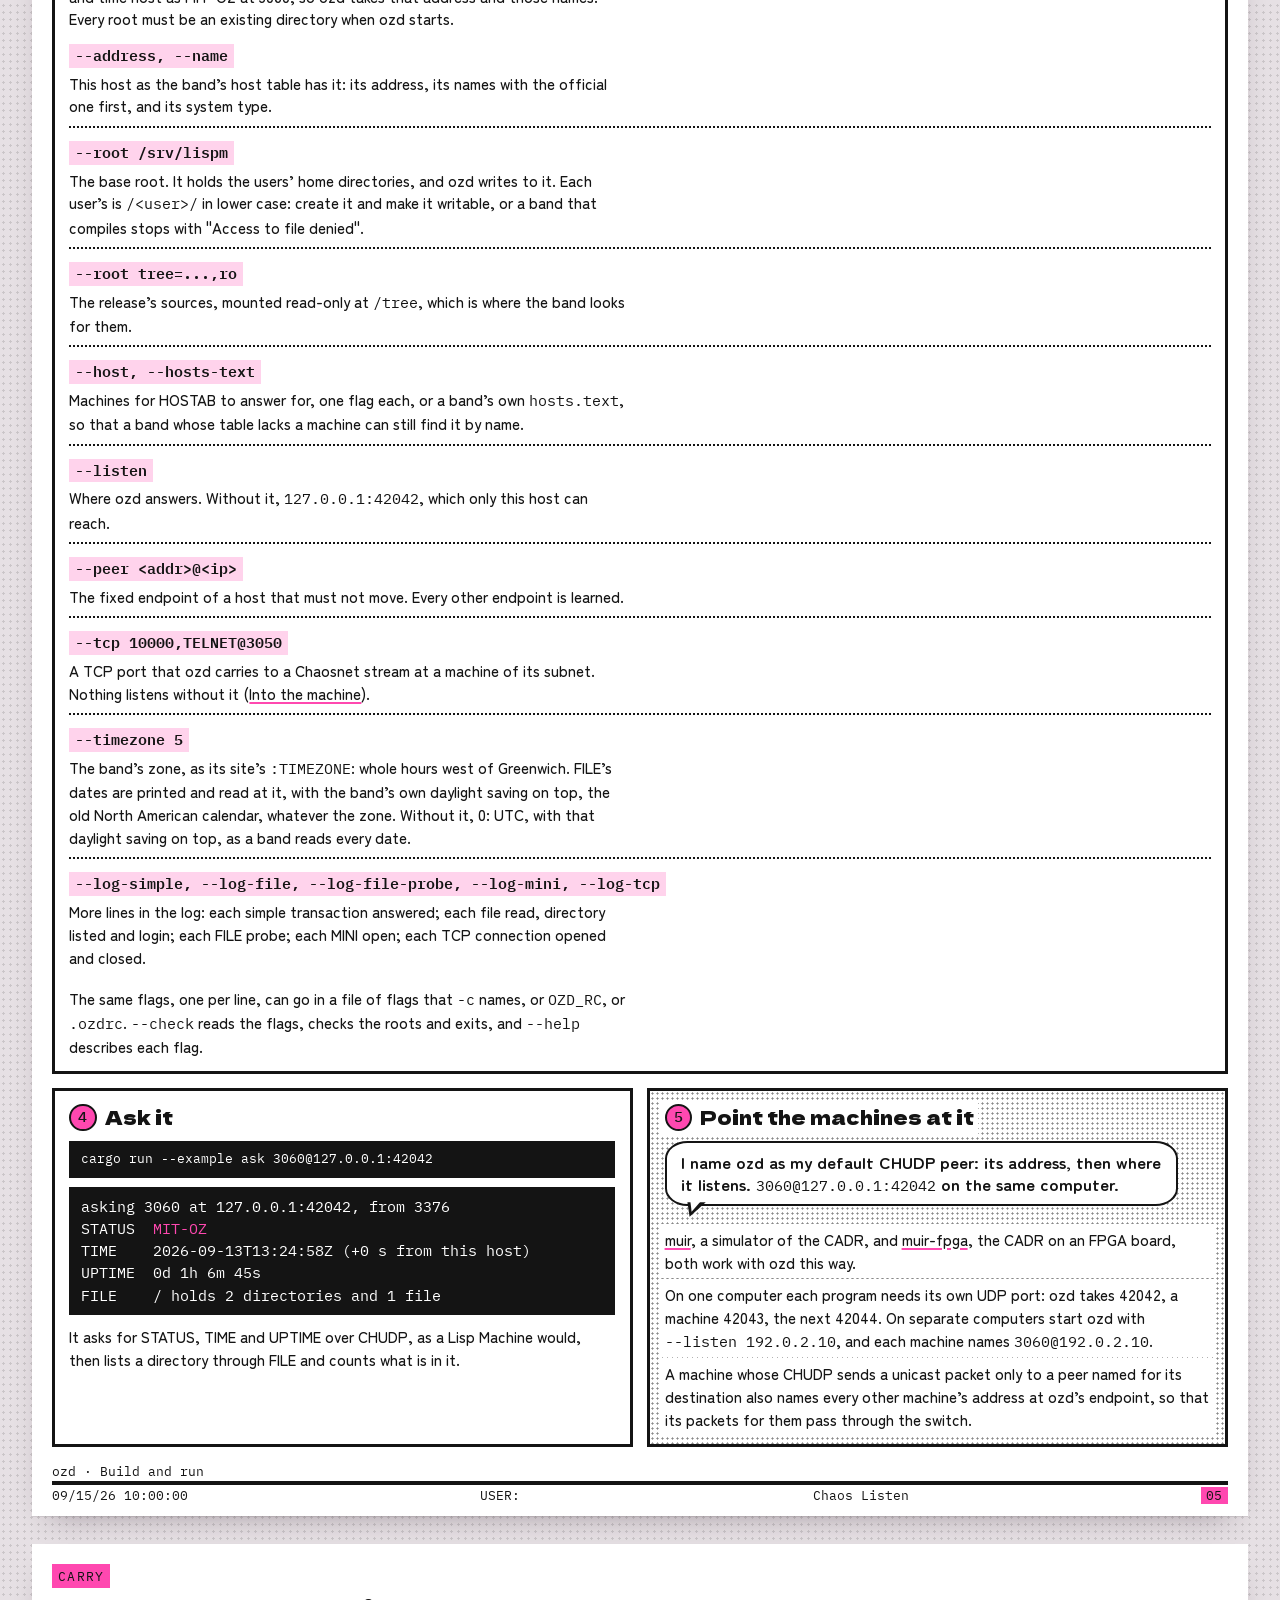
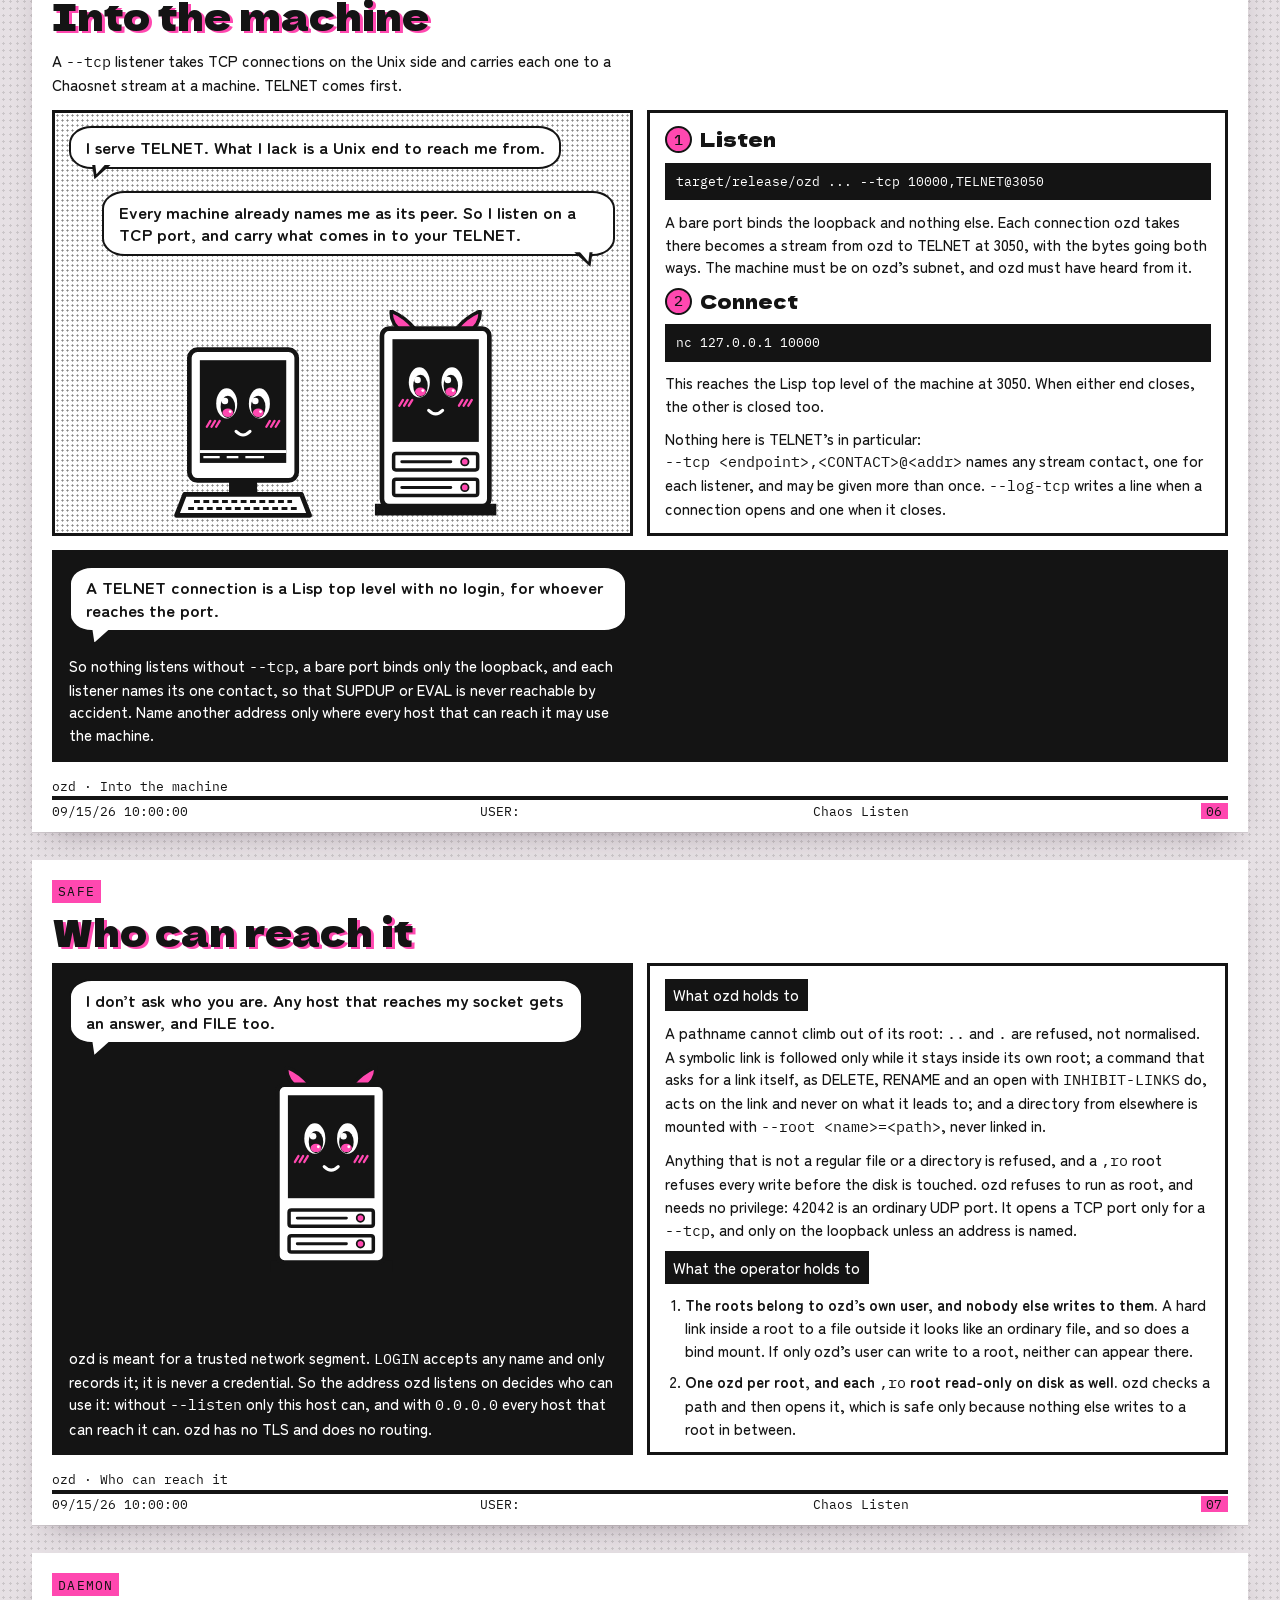
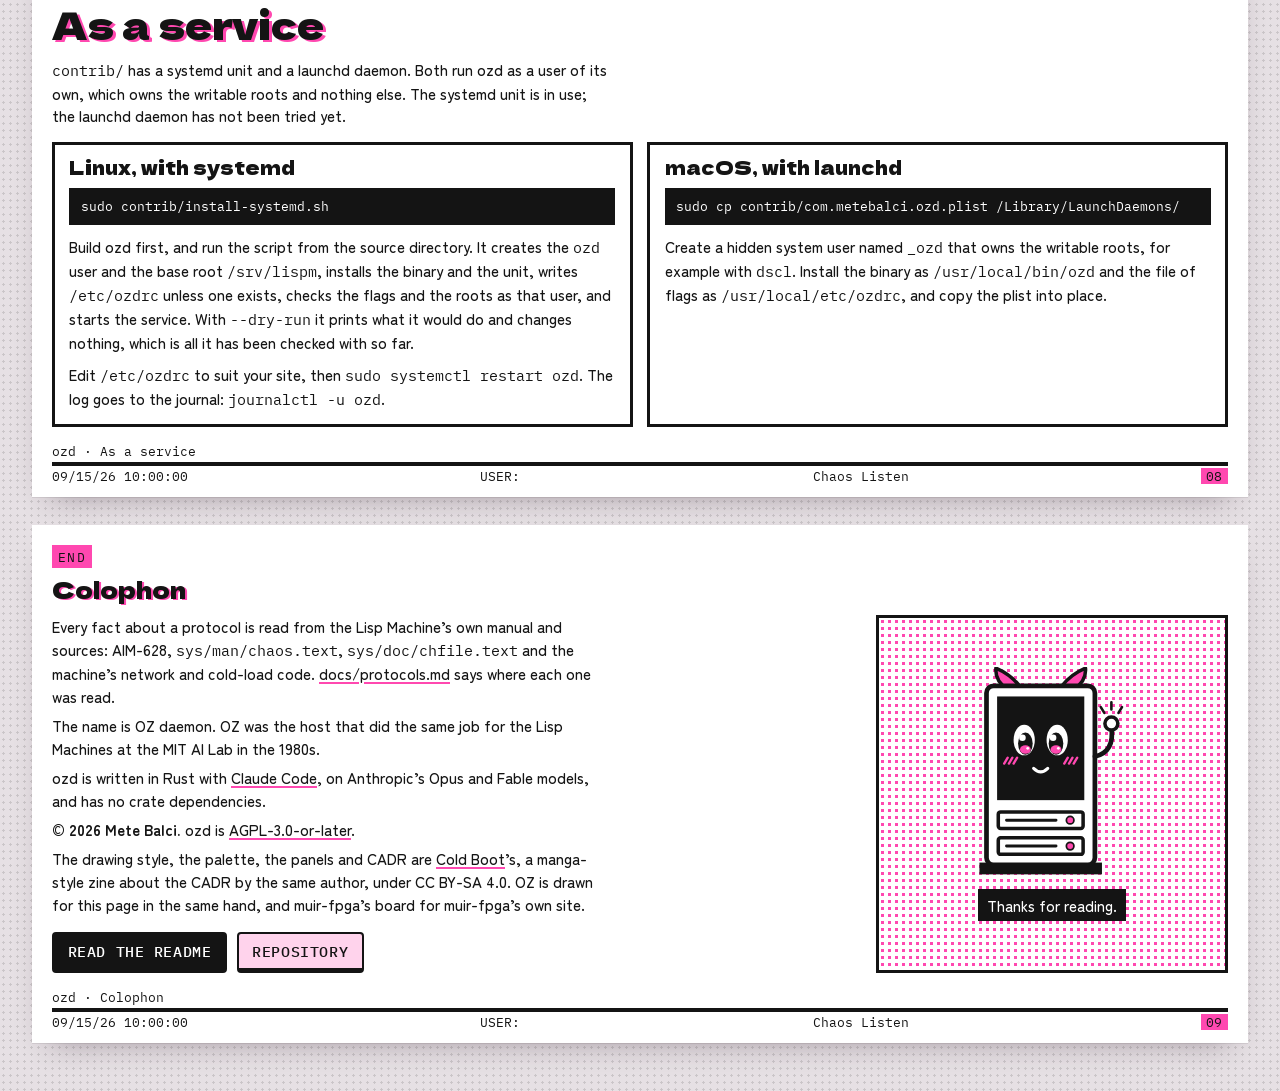
==== commit 7ce4b0d2: "FILE's dates are settable, as the file's modification time A band sets a file's dates with CHANGE-PR" ====
--- a/pages/index.html
+++ b/pages/index.html
@@ -405,7 +405,7 @@
           <div><dt>--listen</dt><dd>Where ozd answers. Without it, <code>127.0.0.1:42042</code>, which only this host can reach.</dd></div>
           <div><dt>--peer &lt;addr&gt;@&lt;ip&gt;</dt><dd>The fixed endpoint of a host that must not move. Every other endpoint is learned.</dd></div>
           <div><dt>--tcp 10000,TELNET@3050</dt><dd>A TCP port that ozd carries to a Chaosnet stream at a machine of its subnet. Nothing listens without it (<a href="#tcp">Into the machine</a>).</dd></div>
-          <div><dt>--timezone 5</dt><dd>The band&rsquo;s zone, as its site&rsquo;s <code>:TIMEZONE</code>: whole hours west of Greenwich. FILE&rsquo;s dates are printed at it, with the band&rsquo;s own daylight saving on top, the old North American calendar, whatever the zone. Without it, 0: UTC, with that daylight saving on top, as a band reads every date.</dd></div>
+          <div><dt>--timezone 5</dt><dd>The band&rsquo;s zone, as its site&rsquo;s <code>:TIMEZONE</code>: whole hours west of Greenwich. FILE&rsquo;s dates are printed and read at it, with the band&rsquo;s own daylight saving on top, the old North American calendar, whatever the zone. Without it, 0: UTC, with that daylight saving on top, as a band reads every date.</dd></div>
           <div><dt>--log-simple, --log-file, --log-file-probe, --log-mini, --log-tcp</dt><dd>More lines in the log: each simple transaction answered; each file read, directory listed and login; each FILE probe; each MINI open; each TCP connection opened and closed.</dd></div>
         </dl>
         <p class="small">The same flags, one per line, can go in a file of flags that <code>-c</code> names, or <code>OZD_RC</code>, or <code>.ozdrc</code>. <code>--check</code> reads the flags, checks the roots and exits, and <code>--help</code> describes each flag.</p>
